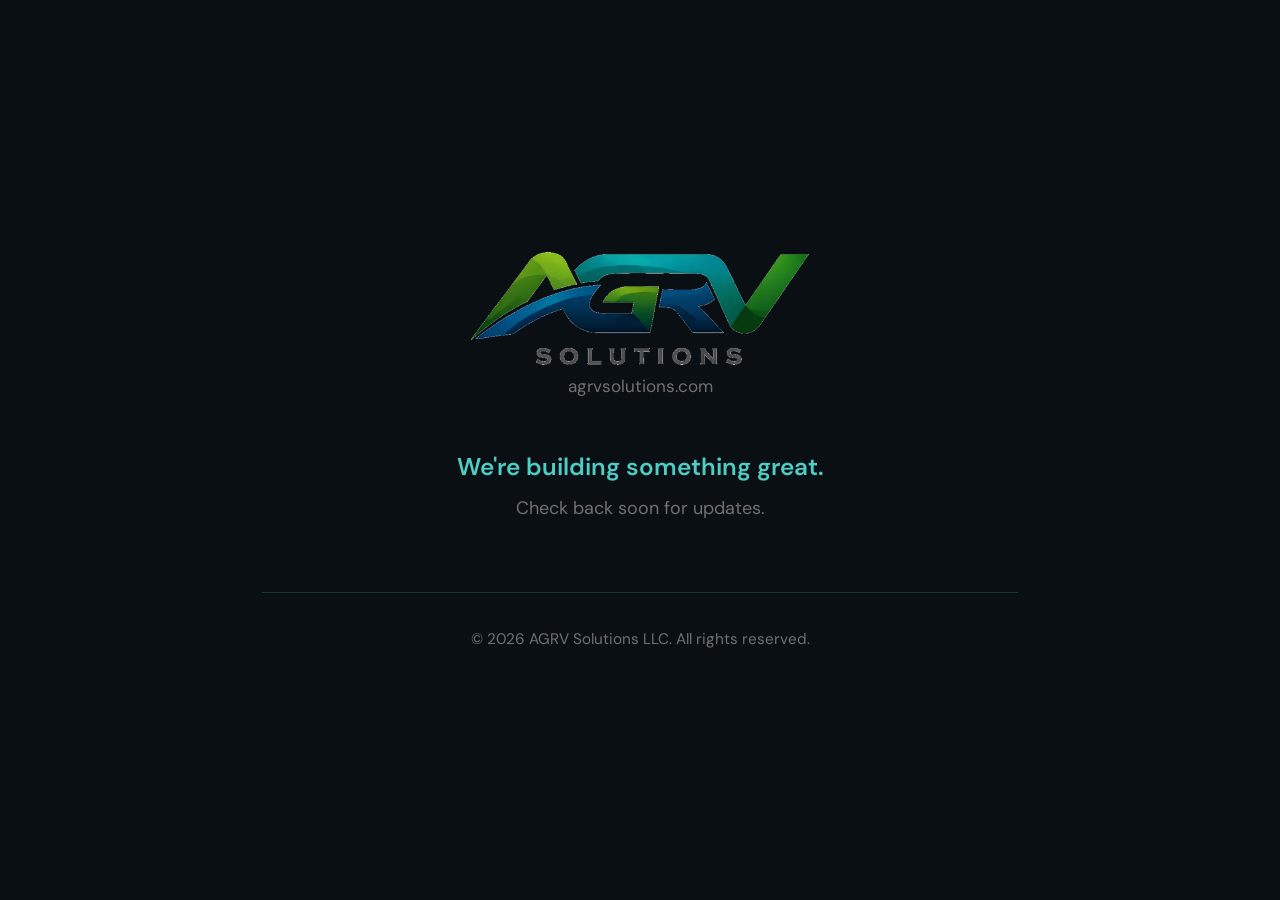
==== index.html @ 8174ba43 "initail setup" ====
<!DOCTYPE html>
<html lang="en">
<head>
  <meta charset="UTF-8">
  <meta name="viewport" content="width=device-width, initial-scale=1.0">
  <title>AGRV Solutions</title>
  <link rel="icon" type="image/png" sizes="32x32" href="images/favicons/favicon-32.png">
  <link rel="icon" type="image/png" sizes="16x16" href="images/favicons/favicon-16.png">
  <link rel="apple-touch-icon" sizes="180x180" href="images/favicons/apple-touch-icon.png">
  <link rel="stylesheet" href="styles.css">
  <link rel="preconnect" href="https://fonts.googleapis.com">
  <link rel="preconnect" href="https://fonts.gstatic.com" crossorigin>
  <link href="https://fonts.googleapis.com/css2?family=DM+Sans:ital,opsz,wght@0,9..40,400;0,9..40,600;1,9..40,400&family=Instrument+Serif:ital@0;1&display=swap" rel="stylesheet">
</head>
<body>
  <main class="container">
    <header class="brand">
      <img src="images/logo.png" alt="AGRV Solutions" class="logo-img" width="340" height="146">
      <p class="tagline">agrvsolutions.com</p>
    </header>
    <section class="message">
      <p class="lead">We're building something great.</p>
      <p class="sub">Check back soon for updates.</p>
    </section>
    <footer class="footer">
      <p>&copy; <span id="year"></span> AGRV Solutions LLC. All rights reserved.</p>
    </footer>
  </main>
  <script>
    document.getElementById('year').textContent = new Date().getFullYear();
  </script>
</body>
</html>
---- styles.css ----
*,
*::before,
*::after {
  box-sizing: border-box;
}

:root {
  /* Palette from logo: greens, teals, deep blue, grey */
  --bg: #0a0f14;
  --text: #e8e6e3;
  --muted: #707070;
  --accent: #4ECDC4;
  --accent-green: #7ED957;
  --accent-blue: #2D77AE;
  --font-sans: "DM Sans", system-ui, sans-serif;
  --font-serif: "Instrument Serif", Georgia, serif;
}

html {
  font-size: 18px;
  -webkit-font-smoothing: antialiased;
}

body {
  margin: 0;
  min-height: 100vh;
  background: var(--bg);
  color: var(--text);
  font-family: var(--font-sans);
  display: flex;
  align-items: center;
  justify-content: center;
  padding: 2rem 1rem;
}

.container {
  max-width: 42rem;
  width: 100%;
  text-align: center;
}

.brand {
  margin-bottom: 3rem;
}

.logo-img {
  display: block;
  max-width: min(340px, 80vw);
  height: auto;
  margin: 0 auto 0.5rem;
}

.tagline {
  font-size: 0.95rem;
  color: var(--muted);
  margin: 0;
  font-weight: 400;
}

.message {
  margin-bottom: 4rem;
}

.lead {
  font-size: 1.35rem;
  color: var(--accent);
  margin: 0 0 0.75rem;
  font-weight: 600;
}

.sub {
  font-size: 1rem;
  color: var(--muted);
  margin: 0;
}

.footer {
  padding-top: 2rem;
  border-top: 1px solid rgba(78, 205, 196, 0.2);
}

.footer p {
  margin: 0;
  font-size: 0.85rem;
  color: var(--muted);
}
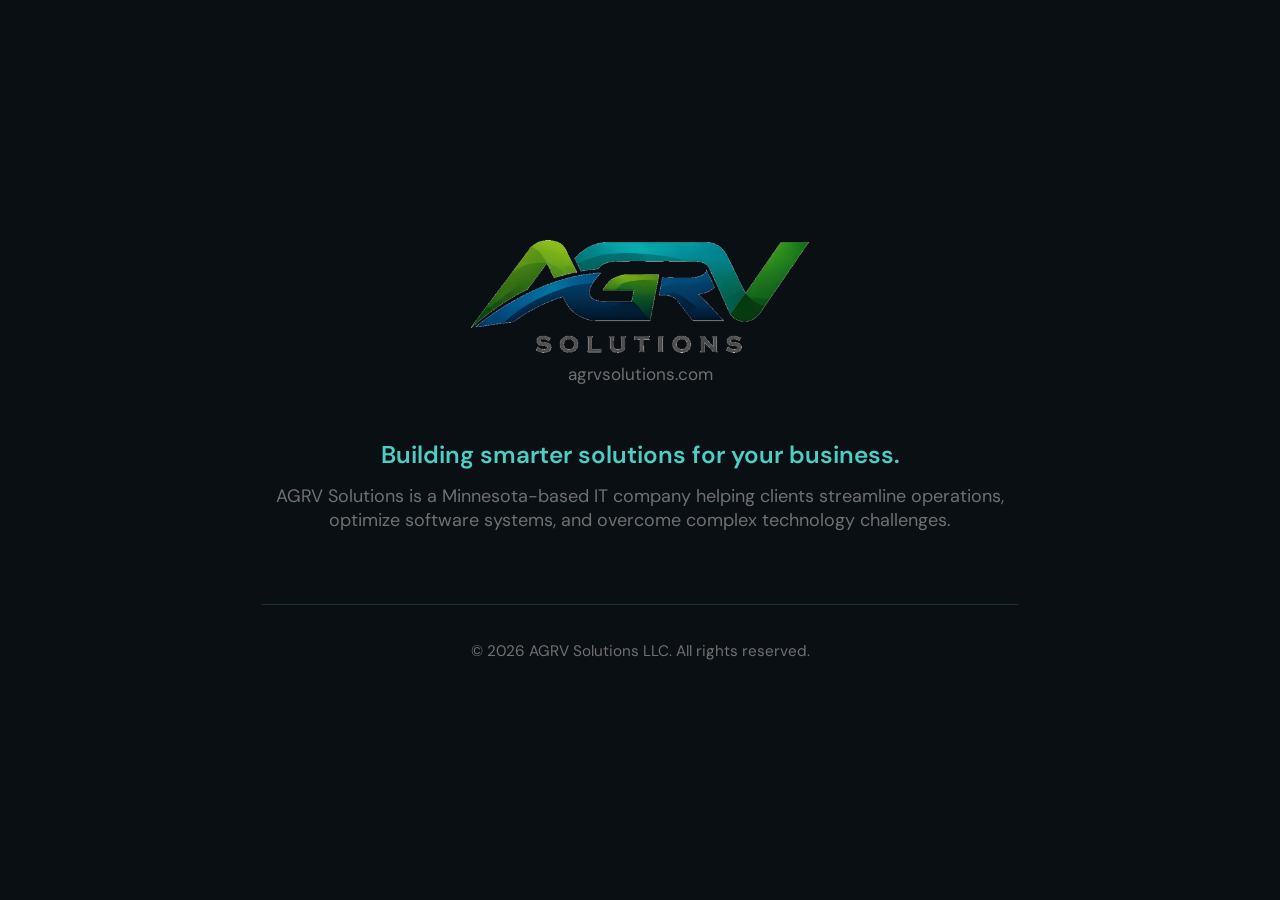
==== commit a7e637c5: "initail setup" ====
--- a/index.html
+++ b/index.html
@@ -4,9 +4,26 @@
   <meta charset="UTF-8">
   <meta name="viewport" content="width=device-width, initial-scale=1.0">
   <title>AGRV Solutions</title>
+  <!-- Google tag (gtag.js) -->
+  <script async src="https://www.googletagmanager.com/gtag/js?id=G-RC9H5XK34E"></script>
+  <script>
+    window.dataLayer = window.dataLayer || [];
+    function gtag(){dataLayer.push(arguments);}
+    gtag('js', new Date());
+
+    gtag('config', 'G-RC9H5XK34E');
+  </script>
+  <meta name="description" content="AGRV Solutions — We're an IT company based in Minnesota. We help clients reduce costs, navigate software, and solve technology challenges.">
+  <link rel="canonical" href="https://agrvsolutions.com/">
   <link rel="icon" type="image/png" sizes="32x32" href="images/favicons/favicon-32.png">
   <link rel="icon" type="image/png" sizes="16x16" href="images/favicons/favicon-16.png">
   <link rel="apple-touch-icon" sizes="180x180" href="images/favicons/apple-touch-icon.png">
+  <meta property="og:type" content="website">
+  <meta property="og:title" content="AGRV Solutions">
+  <meta property="og:description" content="We're an IT company based in Minnesota. We help clients reduce costs, navigate software, and solve technology challenges.">
+  <meta property="og:url" content="https://agrvsolutions.com/">
+  <meta property="og:image" content="https://agrvsolutions.com/images/logo.png">
+  <meta property="og:site_name" content="AGRV Solutions">
   <link rel="stylesheet" href="styles.css">
   <link rel="preconnect" href="https://fonts.googleapis.com">
   <link rel="preconnect" href="https://fonts.gstatic.com" crossorigin>
@@ -19,8 +36,8 @@
       <p class="tagline">agrvsolutions.com</p>
     </header>
     <section class="message">
-      <p class="lead">We're building something great.</p>
-      <p class="sub">Check back soon for updates.</p>
+      <p class="lead">Building smarter solutions for your business.</p>
+      <p class="sub">AGRV Solutions is a Minnesota-based IT company helping clients streamline operations, optimize software systems, and overcome complex technology challenges.</p>
     </section>
     <footer class="footer">
       <p>&copy; <span id="year"></span> AGRV Solutions LLC. All rights reserved.</p>
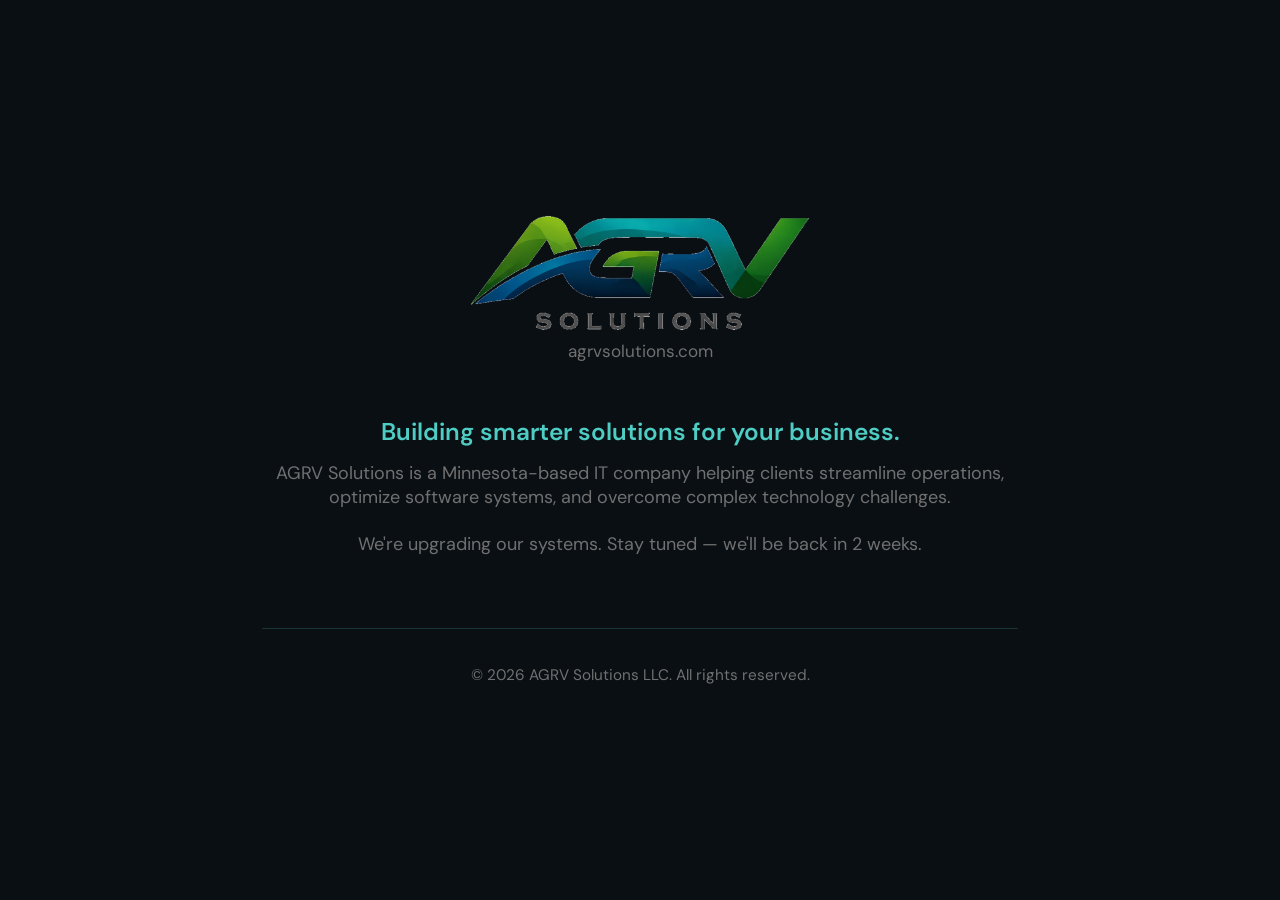
==== commit a260ad08: "initail setup" ====
--- a/index.html
+++ b/index.html
@@ -38,6 +38,7 @@
     <section class="message">
       <p class="lead">Building smarter solutions for your business.</p>
       <p class="sub">AGRV Solutions is a Minnesota-based IT company helping clients streamline operations, optimize software systems, and overcome complex technology challenges.</p>
+      <p class="sub notice">We're upgrading our systems. Stay tuned — we'll be back in 2 weeks.</p>
     </section>
     <footer class="footer">
       <p>&copy; <span id="year"></span> AGRV Solutions LLC. All rights reserved.</p>
--- a/styles.css
+++ b/styles.css
@@ -74,6 +74,10 @@
   margin: 0;
 }
 
+.message .notice {
+  margin-top: 1.25rem;
+}
+
 .footer {
   padding-top: 2rem;
   border-top: 1px solid rgba(78, 205, 196, 0.2);
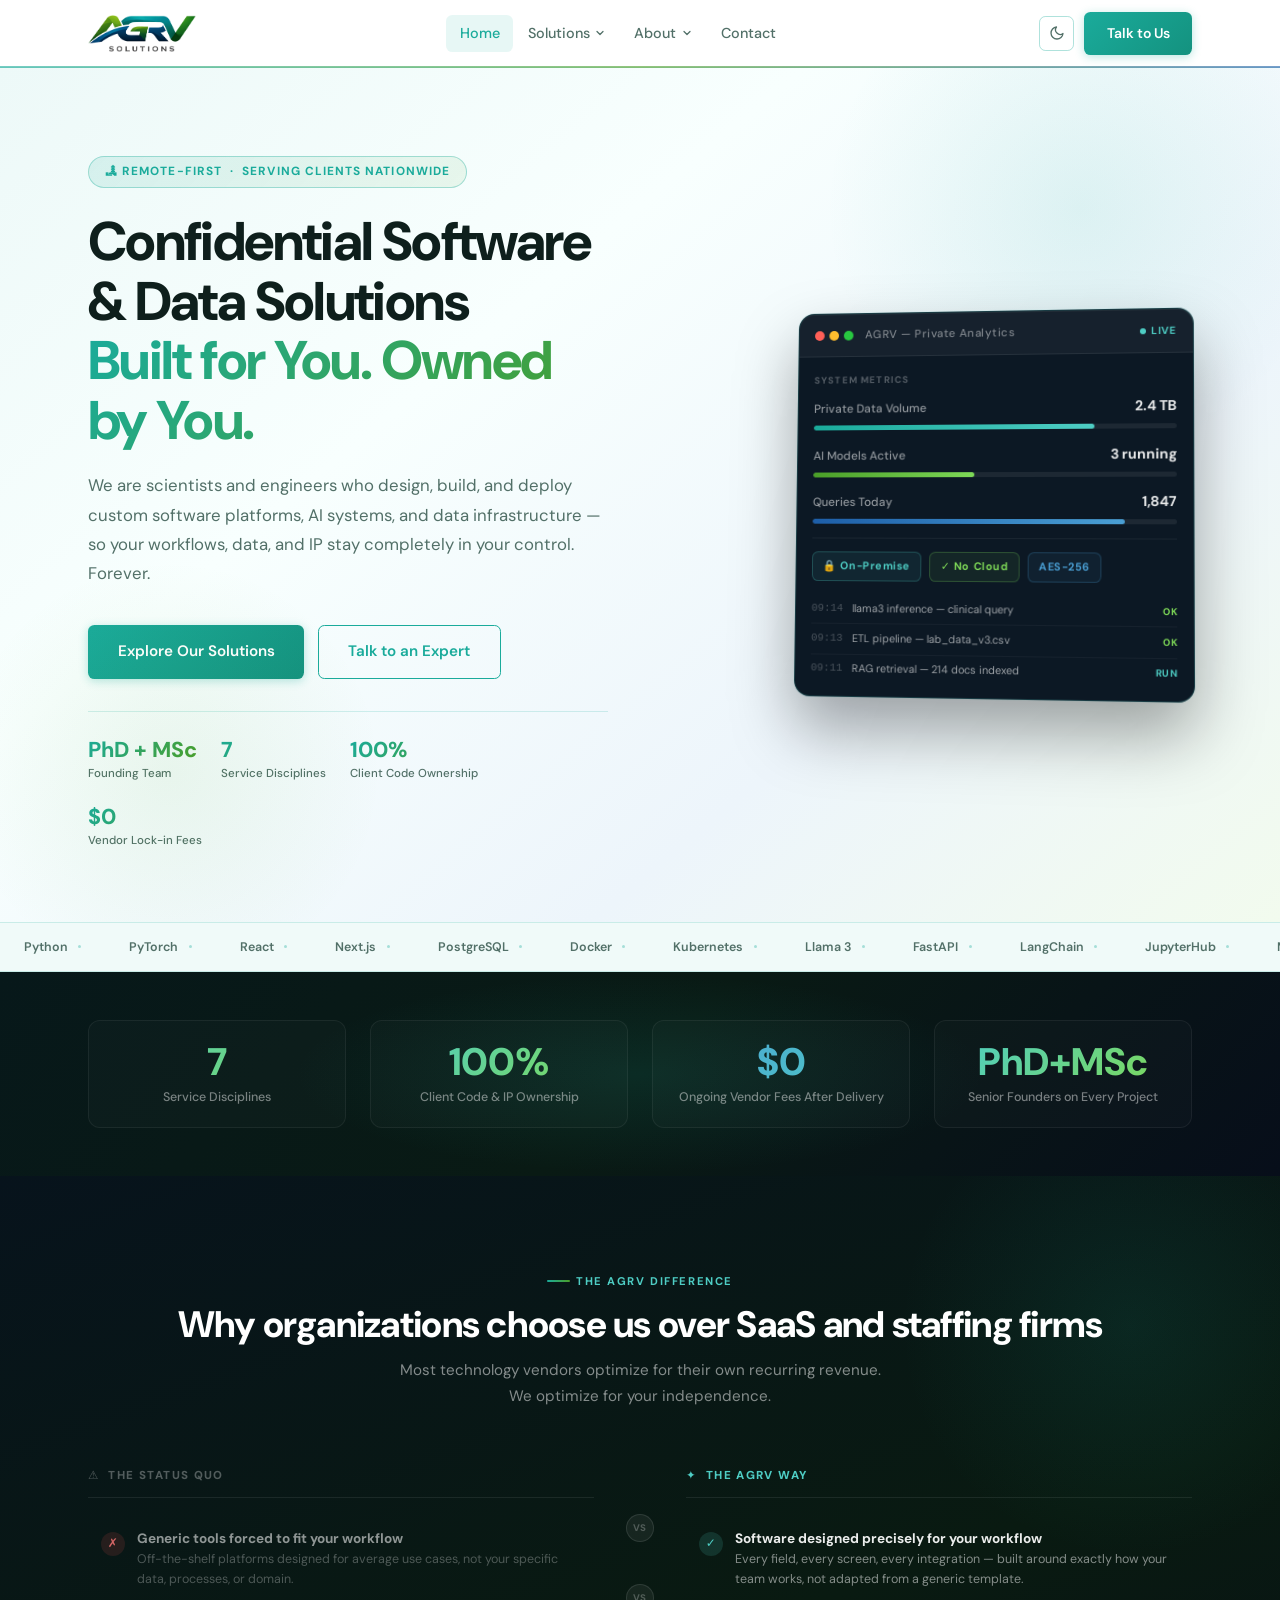
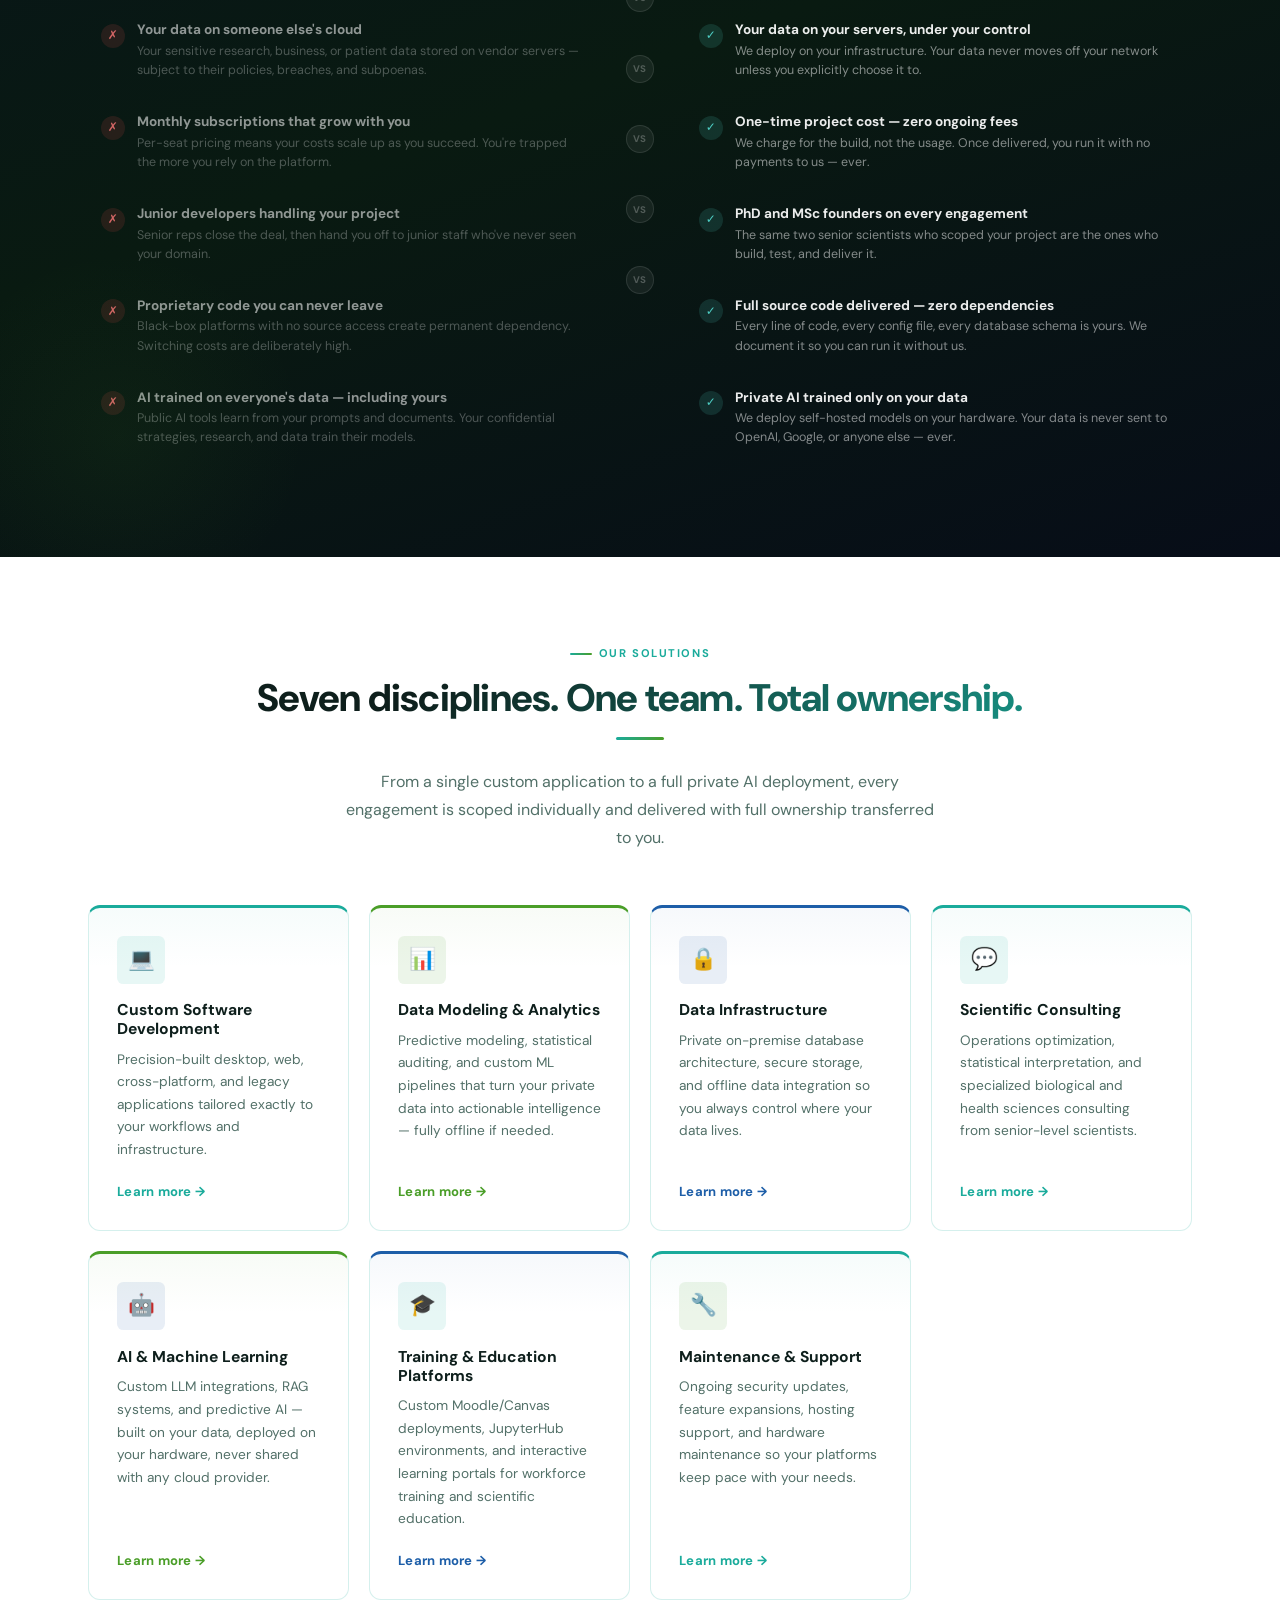
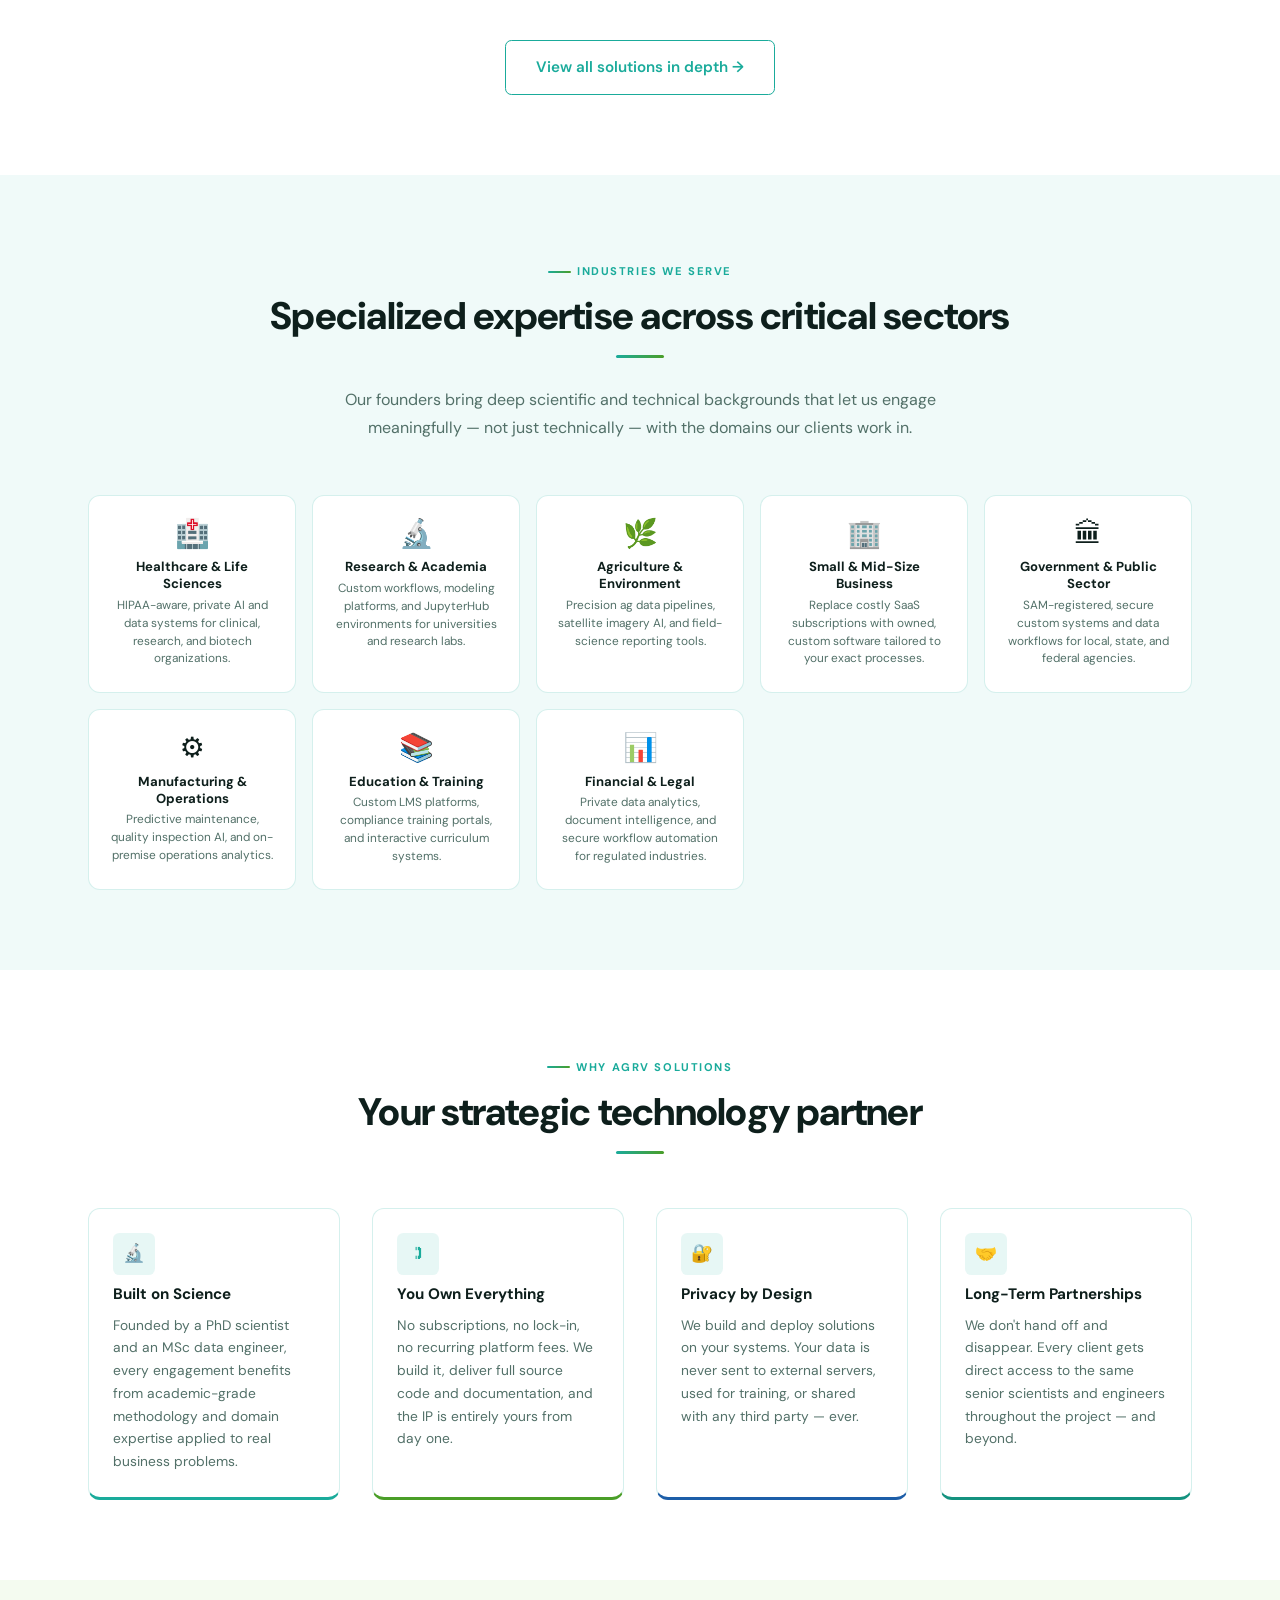
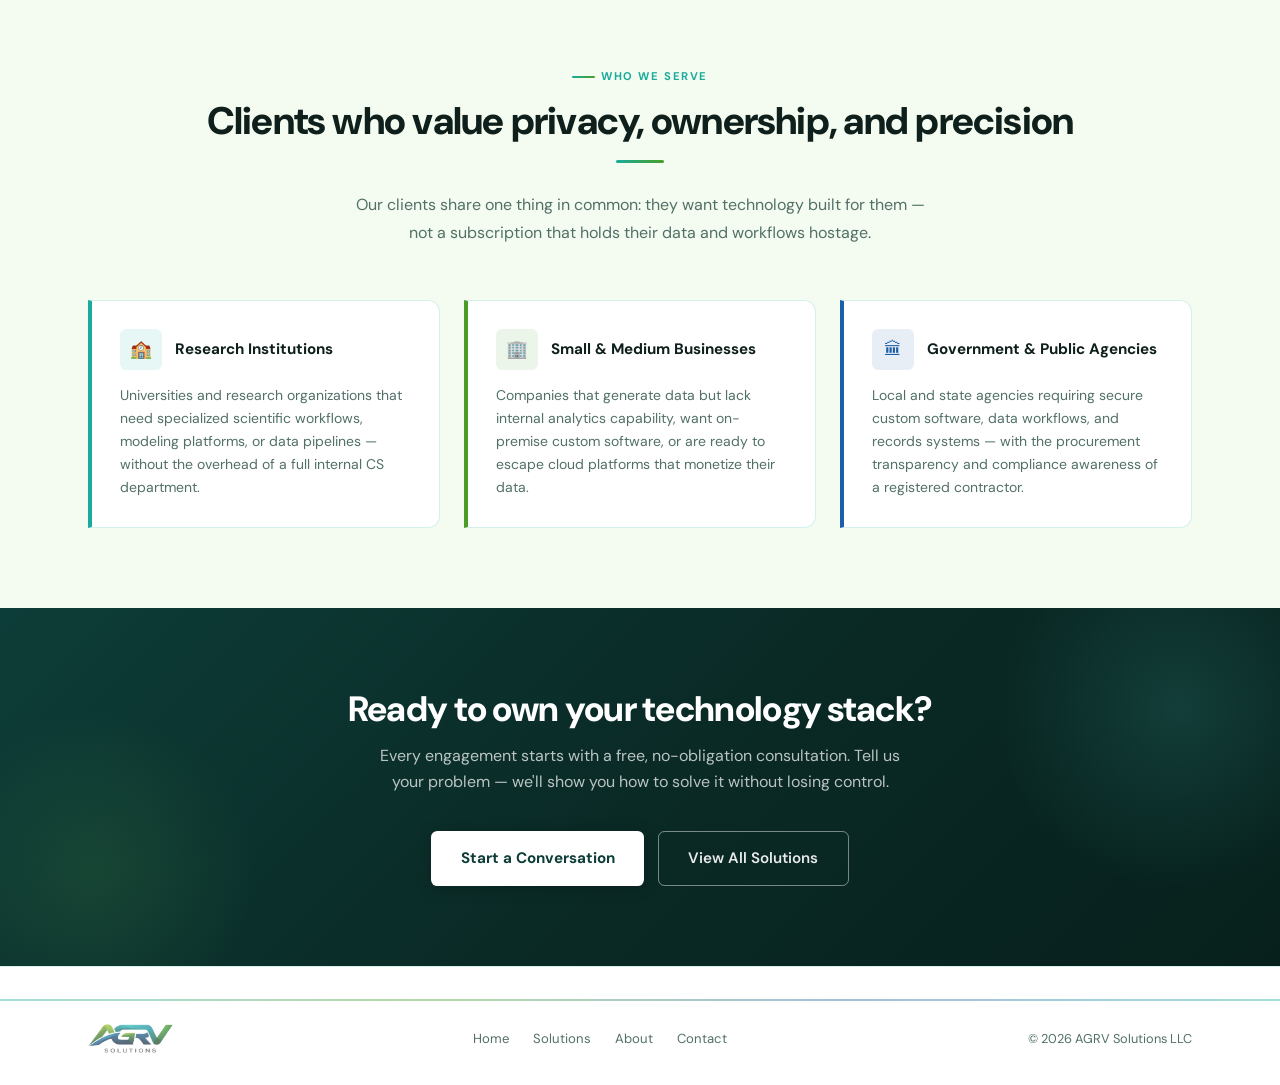
==== commit 6112d377: "version 1.0" ====
--- a/index.html
+++ b/index.html
@@ -3,49 +3,540 @@
 <head>
   <meta charset="UTF-8">
   <meta name="viewport" content="width=device-width, initial-scale=1.0">
-  <title>AGRV Solutions</title>
-  <!-- Google tag (gtag.js) -->
-  <script async src="https://www.googletagmanager.com/gtag/js?id=G-RC9H5XK34E"></script>
-  <script>
-    window.dataLayer = window.dataLayer || [];
-    function gtag(){dataLayer.push(arguments);}
-    gtag('js', new Date());
-
-    gtag('config', 'G-RC9H5XK34E');
-  </script>
-  <meta name="description" content="AGRV Solutions — We're an IT company based in Minnesota. We help clients reduce costs, navigate software, and solve technology challenges.">
+  <title>AGRV Solutions — Confidential Software &amp; Data Solutions</title>
+  <meta name="description" content="AGRV Solutions is a remote-first technology firm of scientists and engineers delivering custom software, AI, and data solutions — built for you and owned by you. Serving clients nationwide.">
   <link rel="canonical" href="https://agrvsolutions.com/">
   <link rel="icon" type="image/png" sizes="32x32" href="images/favicons/favicon-32.png">
   <link rel="icon" type="image/png" sizes="16x16" href="images/favicons/favicon-16.png">
   <link rel="apple-touch-icon" sizes="180x180" href="images/favicons/apple-touch-icon.png">
   <meta property="og:type" content="website">
   <meta property="og:title" content="AGRV Solutions">
-  <meta property="og:description" content="We're an IT company based in Minnesota. We help clients reduce costs, navigate software, and solve technology challenges.">
+  <meta property="og:description" content="Custom software &amp; data solutions built for you, owned by you. Based in Minnesota.">
   <meta property="og:url" content="https://agrvsolutions.com/">
   <meta property="og:image" content="https://agrvsolutions.com/images/logo.png">
-  <meta property="og:site_name" content="AGRV Solutions">
   <link rel="stylesheet" href="styles.css">
   <link rel="preconnect" href="https://fonts.googleapis.com">
   <link rel="preconnect" href="https://fonts.gstatic.com" crossorigin>
-  <link href="https://fonts.googleapis.com/css2?family=DM+Sans:ital,opsz,wght@0,9..40,400;0,9..40,600;1,9..40,400&family=Instrument+Serif:ital@0;1&display=swap" rel="stylesheet">
+  <link href="https://fonts.googleapis.com/css2?family=DM+Sans:ital,opsz,wght@0,9..40,400;0,9..40,600;0,9..40,700;0,9..40,800;1,9..40,400&display=swap" rel="stylesheet">
+  <script>
+    /* Apply saved theme before first paint to prevent flash */
+    (function(){var t=localStorage.getItem('agrv-theme');if(t==='dark')document.documentElement.setAttribute('data-theme','dark');})();
+  </script>
+  <script async src="https://www.googletagmanager.com/gtag/js?id=G-RC9H5XK34E"></script>
+  <script>window.dataLayer=window.dataLayer||[];function gtag(){dataLayer.push(arguments);}gtag('js',new Date());gtag('config','G-RC9H5XK34E');</script>
 </head>
 <body>
-  <main class="container">
-    <header class="brand">
-      <img src="images/logo.png" alt="AGRV Solutions" class="logo-img" width="340" height="146">
-      <p class="tagline">agrvsolutions.com</p>
-    </header>
-    <section class="message">
-      <p class="lead">Building smarter solutions for your business.</p>
-      <p class="sub">AGRV Solutions is a Minnesota-based IT company helping clients streamline operations, optimize software systems, and overcome complex technology challenges.</p>
-      <p class="sub notice">We're upgrading our systems. Stay tuned — we'll be back in 2 weeks.</p>
+<div class="page-wrap">
+
+  <!-- NAV -->
+  <nav class="site-nav">
+    <div class="nav-inner">
+      <a class="nav-logo" href="index.html" aria-label="AGRV Solutions Home">
+        <img src="images/logo.png" alt="AGRV Solutions">
+      </a>
+      <ul class="nav-links" id="navLinks" role="list">
+        <li><a href="index.html" class="active">Home</a></li>
+        <li class="has-dropdown">
+          <a href="services.html">Solutions <svg class="nav-chevron" viewBox="0 0 24 24"><polyline points="6 9 12 15 18 9"/></svg></a>
+          <ul class="nav-dropdown" role="list">
+            <li><a href="services/custom-software.html"><span class="dropdown-icon">&#128187;</span>Custom Software</a></li>
+            <li><a href="services/data-modeling.html"><span class="dropdown-icon green">&#128202;</span>Data Modeling &amp; Analytics</a></li>
+            <li><a href="services/data-infrastructure.html"><span class="dropdown-icon blue">&#128274;</span>Data Infrastructure</a></li>
+            <li><a href="services/consulting.html"><span class="dropdown-icon">&#128172;</span>Scientific Consulting</a></li>
+            <li><a href="services/ai-ml.html"><span class="dropdown-icon green">&#129302;</span>AI &amp; Machine Learning</a></li>
+            <li><a href="services/training-platforms.html"><span class="dropdown-icon blue">&#127891;</span>Training &amp; Education Platforms</a></li>
+            <li><a href="services/maintenance.html"><span class="dropdown-icon">&#128295;</span>Maintenance &amp; Support</a></li>
+            <div class="nav-dropdown-divider"></div>
+            <li><a href="services.html">&#8594; View all solutions</a></li>
+          </ul>
+        </li>
+        <li class="has-dropdown">
+          <a href="about.html">About <svg class="nav-chevron" viewBox="0 0 24 24"><polyline points="6 9 12 15 18 9"/></svg></a>
+          <ul class="nav-dropdown" role="list">
+            <li><a href="about.html#mission"><span class="dropdown-icon">&#127919;</span>Mission &amp; Values</a></li>
+            <li><a href="about.html#team"><span class="dropdown-icon green">&#128101;</span>Our Team</a></li>
+            <li><a href="about.html#service-area"><span class="dropdown-icon blue">&#127758;</span>Service Area</a></li>
+          </ul>
+        </li>
+        <li><a href="contact.html">Contact</a></li>
+      </ul>
+      <div class="nav-right">
+        <button class="theme-toggle" id="themeToggle" aria-label="Switch to dark mode">
+          <!-- Moon (shown in light mode) -->
+          <svg class="icon-moon" viewBox="0 0 24 24"><path d="M21 12.79A9 9 0 1 1 11.21 3 7 7 0 0 0 21 12.79z"/></svg>
+          <!-- Sun (shown in dark mode, hidden initially) -->
+          <svg class="icon-sun" style="display:none" viewBox="0 0 24 24"><circle cx="12" cy="12" r="5"/><line x1="12" y1="1" x2="12" y2="3"/><line x1="12" y1="21" x2="12" y2="23"/><line x1="4.22" y1="4.22" x2="5.64" y2="5.64"/><line x1="18.36" y1="18.36" x2="19.78" y2="19.78"/><line x1="1" y1="12" x2="3" y2="12"/><line x1="21" y1="12" x2="23" y2="12"/><line x1="4.22" y1="19.78" x2="5.64" y2="18.36"/><line x1="18.36" y1="5.64" x2="19.78" y2="4.22"/></svg>
+        </button>
+        <a href="contact.html" class="btn btn-primary">Talk to Us</a>
+      </div>
+      <button class="nav-toggle" id="navToggle" aria-label="Open navigation" aria-expanded="false">
+        <span></span><span></span><span></span>
+      </button>
+    </div>
+  </nav>
+
+  <main>
+
+    <!-- ═══ HERO ═══ -->
+    <section class="hero-v2">
+      <div class="hero-v2-inner">
+
+        <!-- Left: text -->
+        <div class="hero-v2-text">
+          <div class="hero-eyebrow">&#127966; Remote-First &nbsp;·&nbsp; Serving Clients Nationwide</div>
+          <h1 class="hero-headline">
+            Confidential Software &amp; Data Solutions
+            <span class="hero-headline-gradient">Built for You. Owned by You.</span>
+          </h1>
+          <p class="hero-sub">We are scientists and engineers who design, build, and deploy custom software platforms, AI systems, and data infrastructure — so your workflows, data, and IP stay completely in your control. Forever.</p>
+          <div class="hero-btns">
+            <a href="services.html" class="btn btn-primary btn-lg">Explore Our Solutions</a>
+            <a href="contact.html" class="btn btn-outline btn-lg">Talk to an Expert</a>
+          </div>
+          <div class="hero-proof-row">
+            <div class="hero-proof-item">
+              <div class="hero-proof-num">PhD + MSc</div>
+              <div class="hero-proof-label">Founding Team</div>
+            </div>
+            <div class="hero-proof-item">
+              <div class="hero-proof-num">7</div>
+              <div class="hero-proof-label">Service Disciplines</div>
+            </div>
+            <div class="hero-proof-item">
+              <div class="hero-proof-num">100%</div>
+              <div class="hero-proof-label">Client Code Ownership</div>
+            </div>
+            <div class="hero-proof-item">
+              <div class="hero-proof-num">$0</div>
+              <div class="hero-proof-label">Vendor Lock-in Fees</div>
+            </div>
+          </div>
+        </div>
+
+        <!-- Right: CSS-only private dashboard mockup -->
+        <div class="hero-v2-visual">
+          <div class="hero-mockup">
+            <div class="mockup-chrome">
+              <div class="mockup-dots"><span></span><span></span><span></span></div>
+              <div class="mockup-chrome-title">AGRV &mdash; Private Analytics</div>
+              <div class="mockup-live"><div class="mockup-live-dot"></div>Live</div>
+            </div>
+            <div class="mockup-body">
+              <div class="mockup-section-label">System Metrics</div>
+              <div class="mockup-metric">
+                <div class="mockup-metric-header">
+                  <span class="mockup-metric-label">Private Data Volume</span>
+                  <span class="mockup-metric-value">2.4 TB</span>
+                </div>
+                <div class="mockup-bar-track"><div class="mockup-bar-fill" style="width:78%"></div></div>
+              </div>
+              <div class="mockup-metric">
+                <div class="mockup-metric-header">
+                  <span class="mockup-metric-label">AI Models Active</span>
+                  <span class="mockup-metric-value">3 running</span>
+                </div>
+                <div class="mockup-bar-track"><div class="mockup-bar-fill green" style="width:45%"></div></div>
+              </div>
+              <div class="mockup-metric">
+                <div class="mockup-metric-header">
+                  <span class="mockup-metric-label">Queries Today</span>
+                  <span class="mockup-metric-value">1,847</span>
+                </div>
+                <div class="mockup-bar-track"><div class="mockup-bar-fill blue" style="width:86%"></div></div>
+              </div>
+              <div class="mockup-divider"></div>
+              <div class="mockup-chips">
+                <div class="mockup-chip teal">&#128274; On-Premise</div>
+                <div class="mockup-chip green">&#10003; No Cloud</div>
+                <div class="mockup-chip blue">AES-256</div>
+              </div>
+              <div class="mockup-log">
+                <div class="mockup-log-row">
+                  <span class="mockup-log-time">09:14</span>
+                  <span class="mockup-log-text">llama3 inference — clinical query</span>
+                  <span class="mockup-log-status ok">OK</span>
+                </div>
+                <div class="mockup-log-row">
+                  <span class="mockup-log-time">09:13</span>
+                  <span class="mockup-log-text">ETL pipeline — lab_data_v3.csv</span>
+                  <span class="mockup-log-status ok">OK</span>
+                </div>
+                <div class="mockup-log-row">
+                  <span class="mockup-log-time">09:11</span>
+                  <span class="mockup-log-text">RAG retrieval — 214 docs indexed</span>
+                  <span class="mockup-log-status run">RUN</span>
+                </div>
+              </div>
+            </div>
+          </div>
+        </div>
+
+      </div>
     </section>
-    <footer class="footer">
-      <p>&copy; <span id="year"></span> AGRV Solutions LLC. All rights reserved.</p>
-    </footer>
+
+    <!-- ═══ CAPABILITY MARQUEE ═══ -->
+    <div class="marquee-section">
+      <div class="marquee-track">
+        <span class="marquee-item">Python</span><span class="marquee-item">PyTorch</span><span class="marquee-item">React</span><span class="marquee-item">Next.js</span><span class="marquee-item">PostgreSQL</span><span class="marquee-item">Docker</span><span class="marquee-item">Kubernetes</span><span class="marquee-item">Llama&nbsp;3</span><span class="marquee-item">FastAPI</span><span class="marquee-item">LangChain</span><span class="marquee-item">JupyterHub</span><span class="marquee-item">Moodle</span><span class="marquee-item">scikit-learn</span><span class="marquee-item">TensorFlow</span><span class="marquee-item">Redis</span><span class="marquee-item">FAISS</span><span class="marquee-item">Hugging&nbsp;Face</span><span class="marquee-item">vLLM</span><span class="marquee-item">DVC</span><span class="marquee-item">MLflow</span>
+        <!-- duplicate for seamless loop -->
+        <span class="marquee-item">Python</span><span class="marquee-item">PyTorch</span><span class="marquee-item">React</span><span class="marquee-item">Next.js</span><span class="marquee-item">PostgreSQL</span><span class="marquee-item">Docker</span><span class="marquee-item">Kubernetes</span><span class="marquee-item">Llama&nbsp;3</span><span class="marquee-item">FastAPI</span><span class="marquee-item">LangChain</span><span class="marquee-item">JupyterHub</span><span class="marquee-item">Moodle</span><span class="marquee-item">scikit-learn</span><span class="marquee-item">TensorFlow</span><span class="marquee-item">Redis</span><span class="marquee-item">FAISS</span><span class="marquee-item">Hugging&nbsp;Face</span><span class="marquee-item">vLLM</span><span class="marquee-item">DVC</span><span class="marquee-item">MLflow</span>
+      </div>
+    </div>
+
+    <!-- ═══ NUMBERS BAND ═══ -->
+    <div class="numbers-band">
+      <div class="numbers-band-inner">
+        <div class="number-stat">
+          <div class="number-stat-value">7</div>
+          <div class="number-stat-label">Service Disciplines</div>
+        </div>
+        <div class="number-stat">
+          <div class="number-stat-value">100%</div>
+          <div class="number-stat-label">Client Code &amp; IP Ownership</div>
+        </div>
+        <div class="number-stat">
+          <div class="number-stat-value alt">$0</div>
+          <div class="number-stat-label">Ongoing Vendor Fees After Delivery</div>
+        </div>
+        <div class="number-stat">
+          <div class="number-stat-value">PhD+MSc</div>
+          <div class="number-stat-label">Senior Founders on Every Project</div>
+        </div>
+      </div>
+    </div>
+
+    <!-- ═══ THE AGRV DIFFERENCE ═══ -->
+    <div class="diff-section">
+      <div class="diff-inner">
+        <div class="diff-header">
+          <span class="eyebrow">The AGRV Difference</span>
+          <h2>Why organizations choose us over SaaS and staffing firms</h2>
+          <p>Most technology vendors optimize for their own recurring revenue. We optimize for your independence.</p>
+        </div>
+        <div class="diff-grid">
+
+          <!-- Old way -->
+          <div>
+            <div class="diff-col-header bad">&#9888;&#65039; &nbsp;The Status Quo</div>
+            <div class="diff-item bad">
+              <div class="diff-icon bad">✗</div>
+              <div class="diff-item-text">
+                <h4>Generic tools forced to fit your workflow</h4>
+                <p>Off-the-shelf platforms designed for average use cases, not your specific data, processes, or domain.</p>
+              </div>
+            </div>
+            <div class="diff-item bad">
+              <div class="diff-icon bad">✗</div>
+              <div class="diff-item-text">
+                <h4>Your data on someone else's cloud</h4>
+                <p>Your sensitive research, business, or patient data stored on vendor servers — subject to their policies, breaches, and subpoenas.</p>
+              </div>
+            </div>
+            <div class="diff-item bad">
+              <div class="diff-icon bad">✗</div>
+              <div class="diff-item-text">
+                <h4>Monthly subscriptions that grow with you</h4>
+                <p>Per-seat pricing means your costs scale up as you succeed. You're trapped the more you rely on the platform.</p>
+              </div>
+            </div>
+            <div class="diff-item bad">
+              <div class="diff-icon bad">✗</div>
+              <div class="diff-item-text">
+                <h4>Junior developers handling your project</h4>
+                <p>Senior reps close the deal, then hand you off to junior staff who've never seen your domain.</p>
+              </div>
+            </div>
+            <div class="diff-item bad">
+              <div class="diff-icon bad">✗</div>
+              <div class="diff-item-text">
+                <h4>Proprietary code you can never leave</h4>
+                <p>Black-box platforms with no source access create permanent dependency. Switching costs are deliberately high.</p>
+              </div>
+            </div>
+            <div class="diff-item bad">
+              <div class="diff-icon bad">✗</div>
+              <div class="diff-item-text">
+                <h4>AI trained on everyone's data — including yours</h4>
+                <p>Public AI tools learn from your prompts and documents. Your confidential strategies, research, and data train their models.</p>
+              </div>
+            </div>
+          </div>
+
+          <!-- VS column -->
+          <div class="diff-vs-col">
+            <div class="diff-vs-pip">VS</div>
+            <div class="diff-vs-pip">VS</div>
+            <div class="diff-vs-pip">VS</div>
+            <div class="diff-vs-pip">VS</div>
+            <div class="diff-vs-pip">VS</div>
+            <div class="diff-vs-pip">VS</div>
+          </div>
+
+          <!-- AGRV way -->
+          <div>
+            <div class="diff-col-header good">&#10022; &nbsp;The AGRV Way</div>
+            <div class="diff-item good">
+              <div class="diff-icon good">✓</div>
+              <div class="diff-item-text">
+                <h4>Software designed precisely for your workflow</h4>
+                <p>Every field, every screen, every integration — built around exactly how your team works, not adapted from a generic template.</p>
+              </div>
+            </div>
+            <div class="diff-item good">
+              <div class="diff-icon good">✓</div>
+              <div class="diff-item-text">
+                <h4>Your data on your servers, under your control</h4>
+                <p>We deploy on your infrastructure. Your data never moves off your network unless you explicitly choose it to.</p>
+              </div>
+            </div>
+            <div class="diff-item good">
+              <div class="diff-icon good">✓</div>
+              <div class="diff-item-text">
+                <h4>One-time project cost — zero ongoing fees</h4>
+                <p>We charge for the build, not the usage. Once delivered, you run it with no payments to us — ever.</p>
+              </div>
+            </div>
+            <div class="diff-item good">
+              <div class="diff-icon good">✓</div>
+              <div class="diff-item-text">
+                <h4>PhD and MSc founders on every engagement</h4>
+                <p>The same two senior scientists who scoped your project are the ones who build, test, and deliver it.</p>
+              </div>
+            </div>
+            <div class="diff-item good">
+              <div class="diff-icon good">✓</div>
+              <div class="diff-item-text">
+                <h4>Full source code delivered — zero dependencies</h4>
+                <p>Every line of code, every config file, every database schema is yours. We document it so you can run it without us.</p>
+              </div>
+            </div>
+            <div class="diff-item good">
+              <div class="diff-icon good">✓</div>
+              <div class="diff-item-text">
+                <h4>Private AI trained only on your data</h4>
+                <p>We deploy self-hosted models on your hardware. Your data is never sent to OpenAI, Google, or anyone else — ever.</p>
+              </div>
+            </div>
+          </div>
+
+        </div>
+      </div>
+    </div>
+
+    <!-- ═══ OUR SOLUTIONS ═══ -->
+    <section>
+      <div class="container">
+        <div class="text-center">
+          <span class="eyebrow">Our Solutions</span>
+          <h2 class="section-title section-title-gradient">Seven disciplines. One team. Total ownership.</h2>
+          <div class="divider"></div>
+          <p class="section-sub">From a single custom application to a full private AI deployment, every engagement is scoped individually and delivered with full ownership transferred to you.</p>
+        </div>
+        <br><br>
+        <div class="solutions-grid">
+          <a class="solution-card" href="services/custom-software.html">
+            <div class="solution-card-icon">&#128187;</div>
+            <h3>Custom Software Development</h3>
+            <p>Precision-built desktop, web, cross-platform, and legacy applications tailored exactly to your workflows and infrastructure.</p>
+            <span class="learn-more">Learn more &#8594;</span>
+          </a>
+          <a class="solution-card" href="services/data-modeling.html">
+            <div class="solution-card-icon green">&#128202;</div>
+            <h3>Data Modeling &amp; Analytics</h3>
+            <p>Predictive modeling, statistical auditing, and custom ML pipelines that turn your private data into actionable intelligence — fully offline if needed.</p>
+            <span class="learn-more">Learn more &#8594;</span>
+          </a>
+          <a class="solution-card" href="services/data-infrastructure.html">
+            <div class="solution-card-icon blue">&#128274;</div>
+            <h3>Data Infrastructure</h3>
+            <p>Private on-premise database architecture, secure storage, and offline data integration so you always control where your data lives.</p>
+            <span class="learn-more">Learn more &#8594;</span>
+          </a>
+          <a class="solution-card" href="services/consulting.html">
+            <div class="solution-card-icon">&#128172;</div>
+            <h3>Scientific Consulting</h3>
+            <p>Operations optimization, statistical interpretation, and specialized biological and health sciences consulting from senior-level scientists.</p>
+            <span class="learn-more">Learn more &#8594;</span>
+          </a>
+          <a class="solution-card" href="services/ai-ml.html">
+            <div class="solution-card-icon blue">&#129302;</div>
+            <h3>AI &amp; Machine Learning</h3>
+            <p>Custom LLM integrations, RAG systems, and predictive AI — built on your data, deployed on your hardware, never shared with any cloud provider.</p>
+            <span class="learn-more">Learn more &#8594;</span>
+          </a>
+          <a class="solution-card" href="services/training-platforms.html">
+            <div class="solution-card-icon">&#127891;</div>
+            <h3>Training &amp; Education Platforms</h3>
+            <p>Custom Moodle/Canvas deployments, JupyterHub environments, and interactive learning portals for workforce training and scientific education.</p>
+            <span class="learn-more">Learn more &#8594;</span>
+          </a>
+          <a class="solution-card" href="services/maintenance.html">
+            <div class="solution-card-icon green">&#128295;</div>
+            <h3>Maintenance &amp; Support</h3>
+            <p>Ongoing security updates, feature expansions, hosting support, and hardware maintenance so your platforms keep pace with your needs.</p>
+            <span class="learn-more">Learn more &#8594;</span>
+          </a>
+        </div>
+        <div style="text-align:center; margin-top:2.5rem;">
+          <a href="services.html" class="btn btn-outline btn-lg">View all solutions in depth &#8594;</a>
+        </div>
+      </div>
+    </section>
+
+    <!-- ═══ INDUSTRIES WE SERVE ═══ -->
+    <section class="alt">
+      <div class="container">
+        <div class="text-center">
+          <span class="eyebrow">Industries We Serve</span>
+          <h2 class="section-title">Specialized expertise across critical sectors</h2>
+          <div class="divider"></div>
+          <p class="section-sub">Our founders bring deep scientific and technical backgrounds that let us engage meaningfully — not just technically — with the domains our clients work in.</p>
+        </div>
+        <br><br>
+        <div class="industries-grid">
+          <div class="industry-tile">
+            <div class="industry-icon">&#127973;</div>
+            <h4>Healthcare &amp; Life Sciences</h4>
+            <p>HIPAA-aware, private AI and data systems for clinical, research, and biotech organizations.</p>
+          </div>
+          <div class="industry-tile">
+            <div class="industry-icon">&#128300;</div>
+            <h4>Research &amp; Academia</h4>
+            <p>Custom workflows, modeling platforms, and JupyterHub environments for universities and research labs.</p>
+          </div>
+          <div class="industry-tile">
+            <div class="industry-icon">&#127807;</div>
+            <h4>Agriculture &amp; Environment</h4>
+            <p>Precision ag data pipelines, satellite imagery AI, and field-science reporting tools.</p>
+          </div>
+          <div class="industry-tile">
+            <div class="industry-icon">&#127970;</div>
+            <h4>Small &amp; Mid-Size Business</h4>
+            <p>Replace costly SaaS subscriptions with owned, custom software tailored to your exact processes.</p>
+          </div>
+          <div class="industry-tile">
+            <div class="industry-icon">&#127963;</div>
+            <h4>Government &amp; Public Sector</h4>
+            <p>SAM-registered, secure custom systems and data workflows for local, state, and federal agencies.</p>
+          </div>
+          <div class="industry-tile">
+            <div class="industry-icon">&#9881;&#65039;</div>
+            <h4>Manufacturing &amp; Operations</h4>
+            <p>Predictive maintenance, quality inspection AI, and on-premise operations analytics.</p>
+          </div>
+          <div class="industry-tile">
+            <div class="industry-icon">&#128218;</div>
+            <h4>Education &amp; Training</h4>
+            <p>Custom LMS platforms, compliance training portals, and interactive curriculum systems.</p>
+          </div>
+          <div class="industry-tile">
+            <div class="industry-icon">&#128202;</div>
+            <h4>Financial &amp; Legal</h4>
+            <p>Private data analytics, document intelligence, and secure workflow automation for regulated industries.</p>
+          </div>
+        </div>
+      </div>
+    </section>
+
+    <!-- ═══ TRUST PILLARS ═══ -->
+    <section>
+      <div class="container">
+        <div class="text-center">
+          <span class="eyebrow">Why AGRV Solutions</span>
+          <h2 class="section-title">Your strategic technology partner</h2>
+          <div class="divider"></div>
+        </div>
+        <br>
+        <div class="pillars-grid">
+          <div class="pillar">
+            <div class="pillar-icon">&#128300;</div>
+            <h3>Built on Science</h3>
+            <p>Founded by a PhD scientist and an MSc data engineer, every engagement benefits from academic-grade methodology and domain expertise applied to real business problems.</p>
+          </div>
+          <div class="pillar">
+            <div class="pillar-icon">&#128381;</div>
+            <h3>You Own Everything</h3>
+            <p>No subscriptions, no lock-in, no recurring platform fees. We build it, deliver full source code and documentation, and the IP is entirely yours from day one.</p>
+          </div>
+          <div class="pillar">
+            <div class="pillar-icon">&#128272;</div>
+            <h3>Privacy by Design</h3>
+            <p>We build and deploy solutions on your systems. Your data is never sent to external servers, used for training, or shared with any third party — ever.</p>
+          </div>
+          <div class="pillar">
+            <div class="pillar-icon">&#129309;</div>
+            <h3>Long-Term Partnerships</h3>
+            <p>We don't hand off and disappear. Every client gets direct access to the same senior scientists and engineers throughout the project — and beyond.</p>
+          </div>
+        </div>
+      </div>
+    </section>
+
+    <!-- ═══ WHO WE SERVE ═══ -->
+    <section class="alt2">
+      <div class="container">
+        <div class="text-center">
+          <span class="eyebrow">Who We Serve</span>
+          <h2 class="section-title">Clients who value privacy, ownership, and precision</h2>
+          <div class="divider"></div>
+          <p class="section-sub">Our clients share one thing in common: they want technology built for them — not a subscription that holds their data and workflows hostage.</p>
+        </div>
+        <br><br>
+        <div class="audience-grid">
+          <div class="audience-card">
+            <div class="audience-card-header">
+              <div class="audience-icon">&#127979;</div>
+              <h3>Research Institutions</h3>
+            </div>
+            <p>Universities and research organizations that need specialized scientific workflows, modeling platforms, or data pipelines — without the overhead of a full internal CS department.</p>
+          </div>
+          <div class="audience-card">
+            <div class="audience-card-header">
+              <div class="audience-icon">&#127970;</div>
+              <h3>Small &amp; Medium Businesses</h3>
+            </div>
+            <p>Companies that generate data but lack internal analytics capability, want on-premise custom software, or are ready to escape cloud platforms that monetize their data.</p>
+          </div>
+          <div class="audience-card">
+            <div class="audience-card-header">
+              <div class="audience-icon">&#127963;</div>
+              <h3>Government &amp; Public Agencies</h3>
+            </div>
+            <p>Local and state agencies requiring secure custom software, data workflows, and records systems — with the procurement transparency and compliance awareness of a registered contractor.</p>
+          </div>
+        </div>
+      </div>
+    </section>
+
+    <!-- ═══ CTA BANNER ═══ -->
+    <div class="cta-banner">
+      <div class="container" style="position:relative">
+        <h2>Ready to own your technology stack?</h2>
+        <p>Every engagement starts with a free, no-obligation consultation. Tell us your problem — we'll show you how to solve it without losing control.</p>
+        <div style="display:flex;gap:0.85rem;justify-content:center;flex-wrap:wrap;">
+          <a href="contact.html" class="btn btn-white btn-lg">Start a Conversation</a>
+          <a href="services.html" class="btn btn-outline-white btn-lg">View All Solutions</a>
+        </div>
+      </div>
+    </div>
+
   </main>
-  <script>
-    document.getElementById('year').textContent = new Date().getFullYear();
-  </script>
+
+  <!-- FOOTER -->
+  <footer class="site-footer">
+    <div class="footer-inner">
+      <img src="images/logo.png" alt="AGRV Solutions" class="footer-logo">
+      <ul class="footer-links" role="list">
+        <li><a href="index.html">Home</a></li>
+        <li><a href="services.html">Solutions</a></li>
+        <li><a href="about.html">About</a></li>
+        <li><a href="contact.html">Contact</a></li>
+      </ul>
+      <span class="footer-copy">&copy; <span id="year"></span> AGRV Solutions LLC</span>
+    </div>
+  </footer>
+
+</div>
+<script src="shared.js"></script>
 </body>
 </html>
--- a/styles.css
+++ b/styles.css
@@ -1,90 +1,2289 @@
-*,
-*::before,
-*::after {
-  box-sizing: border-box;
-}
+/* =============================================================
+   AGRV Solutions — Design System
+   Light mode: color-forward using logo palette
+   Dark mode: via [data-theme="dark"]
+   ============================================================= */
+
+*, *::before, *::after { box-sizing: border-box; }
+
+/* ----- Themes ------------------------------------------------ */
 
 :root {
-  /* Palette from logo: greens, teals, deep blue, grey */
-  --bg: #0a0f14;
-  --text: #e8e6e3;
-  --muted: #707070;
-  --accent: #4ECDC4;
-  --accent-green: #7ED957;
-  --accent-blue: #2D77AE;
-  --font-sans: "DM Sans", system-ui, sans-serif;
-  --font-serif: "Instrument Serif", Georgia, serif;
-}
-
-html {
-  font-size: 18px;
-  -webkit-font-smoothing: antialiased;
-}
+  /* Core palette */
+  --teal:         #1aab9b;
+  --teal-mid:     #14927f;
+  --green:        #4a9e28;
+  --blue:         #1d5ea8;
+  --blue-mid:     #2d77ae;
+
+  /* Light mode surfaces */
+  --bg:           #ffffff;
+  --bg-card:      #ffffff;
+  --bg-section:   #f0faf9;        /* light teal tint */
+  --bg-section-2: #f4fbf0;        /* light green tint */
+  --bg-hero:      linear-gradient(140deg, #edf9f8 0%, #f8fffe 35%, #edf5fb 70%, #f2fbee 100%);
+  --border:       rgba(26, 171, 155, 0.18);
+  --border-strong:rgba(26, 171, 155, 0.35);
+  --text:         #0e1f1c;
+  --text-secondary:#2d4a46;
+  --muted:        #527068;
+  --nav-bg:       rgba(255,255,255,0.95);
+  --shadow-sm:    0 1px 4px rgba(26,171,155,0.10);
+  --shadow:       0 4px 20px rgba(26,171,155,0.12);
+  --shadow-lg:    0 8px 40px rgba(26,171,155,0.15);
+  --teal-light:   rgba(26,171,155,0.10);
+  --green-light:  rgba(74,158,40,0.10);
+  --blue-light:   rgba(29,94,168,0.10);
+
+  /* Typography */
+  --font-sans:    "DM Sans", system-ui, sans-serif;
+  --radius:       0.75rem;
+  --radius-sm:    0.4rem;
+  --max-w:        72rem;
+  --nav-h:        4.25rem;
+}
+
+[data-theme="dark"] {
+  --bg:           #0a0f14;
+  --bg-card:      #111822;
+  --bg-section:   #0d1520;
+  --bg-section-2: #0b1a12;
+  --bg-hero:      #0a0f14;
+  --border:       rgba(78,205,196,0.13);
+  --border-strong:rgba(78,205,196,0.28);
+  --text:         #e8e6e3;
+  --text-secondary:#b0aca8;
+  --muted:        #8a8a8a;
+  --nav-bg:       rgba(10,15,20,0.94);
+  --shadow-sm:    0 1px 4px rgba(0,0,0,0.4);
+  --shadow:       0 4px 20px rgba(0,0,0,0.45);
+  --shadow-lg:    0 8px 40px rgba(0,0,0,0.55);
+  --teal:         #4ECDC4;
+  --teal-mid:     #3bbab1;
+  --green:        #7ED957;
+  --blue:         #4a9fd4;
+  --blue-mid:     #2D77AE;
+  --teal-light:   rgba(78,205,196,0.10);
+  --green-light:  rgba(126,217,87,0.08);
+  --blue-light:   rgba(45,119,174,0.12);
+}
+
+/* ----- Base -------------------------------------------------- */
+
+html { font-size: 16px; -webkit-font-smoothing: antialiased; scroll-behavior: smooth; }
 
 body {
   margin: 0;
-  min-height: 100vh;
   background: var(--bg);
   color: var(--text);
   font-family: var(--font-sans);
-  display: flex;
-  align-items: center;
-  justify-content: center;
-  padding: 2rem 1rem;
-}
-
-.container {
-  max-width: 42rem;
-  width: 100%;
-  text-align: center;
-}
-
-.brand {
-  margin-bottom: 3rem;
-}
-
-.logo-img {
-  display: block;
-  max-width: min(340px, 80vw);
-  height: auto;
-  margin: 0 auto 0.5rem;
-}
-
-.tagline {
-  font-size: 0.95rem;
-  color: var(--muted);
-  margin: 0;
-  font-weight: 400;
-}
-
-.message {
-  margin-bottom: 4rem;
-}
-
-.lead {
-  font-size: 1.35rem;
-  color: var(--accent);
-  margin: 0 0 0.75rem;
-  font-weight: 600;
-}
-
-.sub {
+  line-height: 1.65;
+  transition: background 0.25s, color 0.25s;
+}
+
+img { display: block; max-width: 100%; }
+a   { color: var(--teal); text-decoration: none; transition: color 0.15s; }
+a:hover { text-decoration: underline; }
+h1,h2,h3,h4 { line-height: 1.2; margin: 0; color: var(--text); }
+
+/* ----- Layout ------------------------------------------------ */
+
+.page-wrap { min-height: 100vh; display: flex; flex-direction: column; }
+main { flex: 1; }
+.container { max-width: var(--max-w); margin: 0 auto; padding: 0 1.5rem; }
+section { padding: 5rem 0; }
+section.alt { background: var(--bg-section); }
+section.alt2 { background: var(--bg-section-2); }
+.text-center { text-align: center; }
+
+/* ----- Typography -------------------------------------------- */
+
+.eyebrow {
+  display: inline-flex;
+  align-items: center;
+  gap: 0.4rem;
+  font-size: 0.7rem;
+  font-weight: 700;
+  letter-spacing: 0.14em;
+  text-transform: uppercase;
+  color: var(--teal);
+  margin-bottom: 0.75rem;
+}
+
+.eyebrow::before {
+  content: '';
+  display: inline-block;
+  width: 1.4rem;
+  height: 2px;
+  background: linear-gradient(90deg, var(--teal), var(--green));
+  border-radius: 2px;
+  flex-shrink: 0;
+}
+
+.section-title {
+  font-size: clamp(1.65rem, 3.2vw, 2.4rem);
+  font-weight: 800;
+  margin-bottom: 1rem;
+  letter-spacing: -0.02em;
+}
+
+/* Gradient text for headings in light mode */
+.section-title-gradient {
+  background: linear-gradient(135deg, var(--text) 30%, var(--teal));
+  -webkit-background-clip: text;
+  -webkit-text-fill-color: transparent;
+  background-clip: text;
+}
+
+[data-theme="dark"] .section-title-gradient {
+  background: linear-gradient(135deg, var(--text) 30%, var(--teal));
+  -webkit-background-clip: text;
+  -webkit-text-fill-color: transparent;
+  background-clip: text;
+}
+
+.section-sub {
   font-size: 1rem;
   color: var(--muted);
+  max-width: 54ch;
+  margin: 0 auto;
+  line-height: 1.75;
+}
+
+.divider {
+  width: 3rem;
+  height: 3px;
+  background: linear-gradient(90deg, var(--teal), var(--green));
+  border-radius: 2px;
+  margin: 1rem auto 1.75rem;
+}
+.divider.left { margin-left: 0; }
+
+/* ----- Navigation -------------------------------------------- */
+
+.site-nav {
+  position: sticky;
+  top: 0;
+  z-index: 200;
+  height: var(--nav-h);
+  background: var(--nav-bg);
+  backdrop-filter: blur(16px);
+  -webkit-backdrop-filter: blur(16px);
+  border-bottom: 1px solid var(--border);
+  transition: background 0.25s;
+}
+
+/* Light-mode nav gets a thin gradient accent line at bottom */
+.site-nav::after {
+  content: '';
+  position: absolute;
+  bottom: -1px;
+  left: 0; right: 0;
+  height: 2px;
+  background: linear-gradient(90deg, var(--teal), var(--green), var(--blue));
+  opacity: 0.6;
+}
+
+[data-theme="dark"] .site-nav::after { opacity: 0.25; }
+
+.nav-inner {
+  max-width: var(--max-w);
+  height: 100%;
+  margin: 0 auto;
+  padding: 0 1.5rem;
+  display: flex;
+  align-items: center;
+  gap: 1.25rem;
+  position: relative;
+}
+
+.nav-logo { display: flex; align-items: center; flex-shrink: 0; }
+.nav-logo img { height: 2.3rem; width: auto; }
+
+/* Nav links list */
+.nav-links {
+  display: flex;
+  align-items: center;
+  gap: 0.05rem;
+  list-style: none;
+  margin: 0 auto;
+  padding: 0;
+  position: relative;
+}
+
+.nav-links > li { position: relative; }
+
+.nav-links > li > a {
+  display: flex;
+  align-items: center;
+  gap: 0.3rem;
+  padding: 0.4rem 0.85rem;
+  font-size: 0.9rem;
+  font-weight: 500;
+  color: var(--muted);
+  border-radius: var(--radius-sm);
+  transition: color 0.15s, background 0.15s;
+  cursor: pointer;
+}
+
+.nav-links > li > a:hover,
+.nav-links > li > a.active { color: var(--text); background: var(--teal-light); text-decoration: none; }
+.nav-links > li > a.active { color: var(--teal); }
+
+/* Dropdown chevron */
+.nav-chevron {
+  width: 0.75rem;
+  height: 0.75rem;
+  stroke: currentColor;
+  fill: none;
+  stroke-width: 2.5;
+  stroke-linecap: round;
+  stroke-linejoin: round;
+  transition: transform 0.2s;
+  flex-shrink: 0;
+}
+
+.nav-links > li.open > a .nav-chevron { transform: rotate(180deg); }
+
+/* Dropdown menu */
+.nav-dropdown {
+  position: absolute;
+  top: calc(100% + 0.5rem);
+  left: 0;
+  min-width: 220px;
+  background: var(--bg);
+  border: 1px solid var(--border);
+  border-radius: var(--radius);
+  box-shadow: var(--shadow-lg);
+  padding: 0.5rem;
+  list-style: none;
   margin: 0;
-}
-
-.message .notice {
-  margin-top: 1.25rem;
-}
-
-.footer {
-  padding-top: 2rem;
-  border-top: 1px solid rgba(78, 205, 196, 0.2);
-}
-
-.footer p {
-  margin: 0;
+  opacity: 0;
+  pointer-events: none;
+  transform: translateY(-6px);
+  transition: opacity 0.18s, transform 0.18s;
+  z-index: 300;
+}
+
+.nav-links > li.open > .nav-dropdown {
+  opacity: 1;
+  pointer-events: auto;
+  transform: translateY(0);
+}
+
+.nav-dropdown li a {
+  display: flex;
+  align-items: center;
+  gap: 0.6rem;
+  padding: 0.55rem 0.85rem;
   font-size: 0.85rem;
+  font-weight: 500;
+  color: var(--text-secondary);
+  border-radius: var(--radius-sm);
+  transition: background 0.12s, color 0.12s;
+  text-decoration: none;
+}
+
+.nav-dropdown li a:hover { background: var(--teal-light); color: var(--teal); }
+
+.nav-dropdown .dropdown-icon {
+  width: 1.6rem;
+  height: 1.6rem;
+  border-radius: 0.3rem;
+  background: var(--teal-light);
+  color: var(--teal);
+  display: flex;
+  align-items: center;
+  justify-content: center;
+  font-size: 0.75rem;
+  flex-shrink: 0;
+}
+
+.nav-dropdown .dropdown-icon.green { background: var(--green-light); color: var(--green); }
+.nav-dropdown .dropdown-icon.blue  { background: var(--blue-light);  color: var(--blue);  }
+
+/* Dropdown divider */
+.nav-dropdown-divider {
+  height: 1px;
+  background: var(--border);
+  margin: 0.35rem 0.5rem;
+}
+
+/* Nav right */
+.nav-right {
+  display: flex;
+  align-items: center;
+  gap: 0.65rem;
+  flex-shrink: 0;
+}
+
+/* Theme toggle */
+.theme-toggle {
+  background: none;
+  border: 1.5px solid var(--border-strong);
+  border-radius: var(--radius-sm);
+  width: 2.15rem;
+  height: 2.15rem;
+  display: flex;
+  align-items: center;
+  justify-content: center;
+  cursor: pointer;
   color: var(--muted);
-}
+  transition: background 0.15s, color 0.15s, border-color 0.15s;
+  flex-shrink: 0;
+}
+
+.theme-toggle:hover { background: var(--teal-light); color: var(--teal); border-color: var(--teal); }
+.theme-toggle svg { width: 1rem; height: 1rem; stroke: currentColor; fill: none; stroke-width: 2; stroke-linecap: round; stroke-linejoin: round; }
+
+/* Hamburger */
+.nav-toggle {
+  display: none;
+  flex-direction: column;
+  justify-content: center;
+  gap: 5px;
+  background: none;
+  border: none;
+  cursor: pointer;
+  padding: 0.4rem;
+  margin-left: auto;
+}
+
+.nav-toggle span {
+  display: block;
+  width: 20px;
+  height: 2px;
+  background: var(--text);
+  border-radius: 2px;
+  transition: transform 0.25s, opacity 0.25s;
+}
+
+@media (max-width: 820px) {
+  .nav-toggle { display: flex; }
+  .nav-right .btn { display: none; }
+
+  .nav-links {
+    display: none;
+    position: absolute;
+    top: var(--nav-h);
+    left: 0; right: 0;
+    flex-direction: column;
+    align-items: stretch;
+    background: var(--bg);
+    border-bottom: 1px solid var(--border);
+    padding: 0.75rem 1.25rem 1rem;
+    gap: 0;
+    margin: 0;
+    box-shadow: var(--shadow-lg);
+    max-height: 80vh;
+    overflow-y: auto;
+  }
+
+  .nav-links.open { display: flex; }
+  .nav-links > li > a { font-size: 0.95rem; padding: 0.65rem 0.5rem; border-radius: 0; border-bottom: 1px solid var(--border); }
+  .nav-links > li:last-child > a { border-bottom: none; }
+
+  /* Mobile dropdowns expand inline */
+  .nav-dropdown {
+    position: static;
+    opacity: 1;
+    pointer-events: auto;
+    transform: none;
+    box-shadow: none;
+    border: none;
+    border-radius: 0;
+    background: var(--bg-section);
+    padding: 0.25rem 0 0.5rem 1rem;
+    display: none;
+  }
+
+  .nav-links > li.open > .nav-dropdown { display: block; }
+  .nav-dropdown li a { font-size: 0.85rem; padding: 0.5rem 0.5rem; }
+  .nav-right { gap: 0.5rem; }
+}
+
+/* ----- Buttons ----------------------------------------------- */
+
+.btn {
+  display: inline-flex;
+  align-items: center;
+  gap: 0.4rem;
+  padding: 0.65rem 1.4rem;
+  border-radius: var(--radius-sm);
+  font-size: 0.875rem;
+  font-weight: 600;
+  font-family: var(--font-sans);
+  cursor: pointer;
+  transition: opacity 0.2s, transform 0.15s, box-shadow 0.2s;
+  border: none;
+  text-align: center;
+  text-decoration: none;
+}
+
+.btn:hover { transform: translateY(-1px); text-decoration: none; }
+.btn:active { transform: translateY(0); }
+
+.btn-primary {
+  background: linear-gradient(135deg, var(--teal), var(--teal-mid));
+  color: #fff;
+  box-shadow: 0 2px 10px rgba(26,171,155,0.3);
+}
+[data-theme="dark"] .btn-primary { color: #0a0f14; box-shadow: 0 2px 10px rgba(78,205,196,0.2); }
+.btn-primary:hover { box-shadow: 0 4px 16px rgba(26,171,155,0.4); }
+
+.btn-outline { background: transparent; color: var(--teal); border: 1.5px solid var(--teal); }
+.btn-outline:hover { background: var(--teal-light); }
+
+.btn-ghost { background: transparent; color: var(--text); border: 1.5px solid var(--border-strong); }
+.btn-ghost:hover { background: var(--bg-section); border-color: var(--teal); }
+
+.btn-lg { padding: 0.85rem 1.85rem; font-size: 0.95rem; }
+
+/* ----- Hero V2 (split layout) ------------------------------- */
+
+.hero-v2 {
+  padding: 5.5rem 0 4.5rem;
+  background: var(--bg-hero);
+  position: relative;
+  overflow: hidden;
+}
+
+/* Large radial accent blobs */
+.hero-v2::before {
+  content: '';
+  position: absolute;
+  top: -160px; right: -100px;
+  width: 600px; height: 600px;
+  background: radial-gradient(circle, rgba(26,171,155,0.10) 0%, transparent 60%);
+  pointer-events: none;
+}
+
+.hero-v2::after {
+  content: '';
+  position: absolute;
+  bottom: -100px; left: -80px;
+  width: 500px; height: 500px;
+  background: radial-gradient(circle, rgba(74,158,40,0.08) 0%, transparent 60%);
+  pointer-events: none;
+}
+
+[data-theme="dark"] .hero-v2::before { background: radial-gradient(circle, rgba(78,205,196,0.12) 0%, transparent 60%); }
+[data-theme="dark"] .hero-v2::after  { background: radial-gradient(circle, rgba(126,217,87,0.08) 0%, transparent 60%); }
+
+.hero-v2-inner {
+  max-width: var(--max-w);
+  margin: 0 auto;
+  padding: 0 1.5rem;
+  display: grid;
+  grid-template-columns: 1fr 1fr;
+  gap: 4rem;
+  align-items: center;
+  position: relative;
+}
+
+@media (max-width: 900px) {
+  .hero-v2-inner { grid-template-columns: 1fr; gap: 3rem; }
+}
+
+/* Left text */
+.hero-v2-text { display: flex; flex-direction: column; align-items: flex-start; }
+
+.hero-eyebrow {
+  display: inline-flex;
+  align-items: center;
+  gap: 0.5rem;
+  background: linear-gradient(135deg, rgba(26,171,155,0.12), rgba(74,158,40,0.08));
+  color: var(--teal);
+  border: 1px solid var(--border-strong);
+  border-radius: 999px;
+  padding: 0.32rem 1rem;
+  font-size: 0.74rem;
+  font-weight: 700;
+  letter-spacing: 0.09em;
+  text-transform: uppercase;
+  margin-bottom: 1.5rem;
+}
+
+.hero-headline {
+  font-size: clamp(2rem, 4.5vw, 3.4rem);
+  font-weight: 800;
+  letter-spacing: -0.03em;
+  margin-bottom: 1.25rem;
+  line-height: 1.1;
+  text-align: left;
+}
+
+.hero-headline-gradient {
+  background: linear-gradient(135deg, var(--teal) 0%, var(--green) 100%);
+  -webkit-background-clip: text;
+  -webkit-text-fill-color: transparent;
+  background-clip: text;
+  display: block;
+}
+
+.hero-sub {
+  font-size: 1.05rem;
+  color: var(--muted);
+  max-width: 48ch;
+  margin: 0 0 2.25rem;
+  line-height: 1.75;
+}
+
+.hero-btns { display: flex; gap: 0.85rem; flex-wrap: wrap; }
+
+/* Proof row below buttons */
+.hero-proof-row {
+  display: flex;
+  align-items: center;
+  gap: 1.5rem;
+  margin-top: 2rem;
+  padding-top: 1.75rem;
+  border-top: 1px solid var(--border);
+  flex-wrap: wrap;
+}
+
+.hero-proof-item {
+  display: flex;
+  flex-direction: column;
+  gap: 0.15rem;
+}
+
+.hero-proof-num {
+  font-size: 1.35rem;
+  font-weight: 800;
+  background: linear-gradient(135deg, var(--teal), var(--green));
+  -webkit-background-clip: text;
+  -webkit-text-fill-color: transparent;
+  background-clip: text;
+  line-height: 1;
+}
+
+.hero-proof-label { font-size: 0.72rem; color: var(--muted); font-weight: 500; white-space: nowrap; }
+
+/* Right mockup card */
+.hero-v2-visual { display: flex; justify-content: flex-end; position: relative; }
+
+@media (max-width: 900px) { .hero-v2-visual { justify-content: center; } }
+
+.hero-mockup {
+  width: 100%;
+  max-width: 400px;
+  background: #0c1824;
+  border: 1px solid rgba(78,205,196,0.2);
+  border-radius: 1rem;
+  box-shadow: 0 32px 64px rgba(0,0,0,0.35), 0 0 0 1px rgba(78,205,196,0.06), inset 0 1px 0 rgba(255,255,255,0.05);
+  overflow: hidden;
+  transform: perspective(1200px) rotateY(-6deg) rotateX(3deg);
+  transition: transform 0.5s ease;
+}
+
+.hero-mockup:hover {
+  transform: perspective(1200px) rotateY(-2deg) rotateX(1deg);
+}
+
+.mockup-chrome {
+  display: flex;
+  align-items: center;
+  gap: 0.75rem;
+  padding: 0.75rem 1rem;
+  background: rgba(255,255,255,0.04);
+  border-bottom: 1px solid rgba(255,255,255,0.07);
+}
+
+.mockup-dots { display: flex; gap: 5px; }
+.mockup-dots span {
+  width: 10px; height: 10px;
+  border-radius: 50%;
+  background: rgba(255,255,255,0.15);
+}
+.mockup-dots span:nth-child(1) { background: #ff5f57; }
+.mockup-dots span:nth-child(2) { background: #ffbd2e; }
+.mockup-dots span:nth-child(3) { background: #28c840; }
+
+.mockup-chrome-title {
+  font-size: 0.72rem;
+  color: rgba(255,255,255,0.45);
+  font-weight: 500;
+  letter-spacing: 0.04em;
+}
+
+.mockup-live {
+  margin-left: auto;
+  display: flex;
+  align-items: center;
+  gap: 0.3rem;
+  font-size: 0.65rem;
+  font-weight: 700;
+  color: #4ecdc4;
+  letter-spacing: 0.08em;
+  text-transform: uppercase;
+}
+
+.mockup-live-dot {
+  width: 6px; height: 6px;
+  border-radius: 50%;
+  background: #4ecdc4;
+  animation: pulse-dot 2s ease-in-out infinite;
+}
+
+@keyframes pulse-dot {
+  0%, 100% { opacity: 1; transform: scale(1); }
+  50% { opacity: 0.5; transform: scale(0.8); }
+}
+
+.mockup-body { padding: 1rem 1rem 0.75rem; }
+
+.mockup-section-label {
+  font-size: 0.6rem;
+  font-weight: 700;
+  letter-spacing: 0.12em;
+  text-transform: uppercase;
+  color: rgba(255,255,255,0.3);
+  margin-bottom: 0.6rem;
+}
+
+.mockup-metric { margin-bottom: 0.85rem; }
+
+.mockup-metric-header {
+  display: flex;
+  justify-content: space-between;
+  align-items: baseline;
+  margin-bottom: 0.35rem;
+}
+
+.mockup-metric-label { font-size: 0.75rem; color: rgba(255,255,255,0.55); font-weight: 500; }
+.mockup-metric-value { font-size: 0.88rem; color: rgba(255,255,255,0.9); font-weight: 700; }
+
+.mockup-bar-track {
+  height: 5px;
+  background: rgba(255,255,255,0.07);
+  border-radius: 99px;
+  overflow: hidden;
+}
+
+.mockup-bar-fill {
+  height: 100%;
+  border-radius: 99px;
+  background: linear-gradient(90deg, #1aab9b, #4ecdc4);
+}
+
+.mockup-bar-fill.green  { background: linear-gradient(90deg, #4a9e28, #7ed957); }
+.mockup-bar-fill.blue   { background: linear-gradient(90deg, #1d5ea8, #4a9fd4); }
+
+.mockup-divider { height: 1px; background: rgba(255,255,255,0.06); margin: 0.85rem 0; }
+
+.mockup-chips {
+  display: flex;
+  gap: 0.5rem;
+  flex-wrap: wrap;
+}
+
+.mockup-chip {
+  padding: 0.3rem 0.65rem;
+  background: rgba(255,255,255,0.05);
+  border: 1px solid rgba(255,255,255,0.1);
+  border-radius: var(--radius-sm);
+  font-size: 0.68rem;
+  font-weight: 700;
+  letter-spacing: 0.05em;
+  display: flex;
+  align-items: center;
+  gap: 0.3rem;
+}
+
+.mockup-chip.teal  { color: #4ecdc4; border-color: rgba(78,205,196,0.25); background: rgba(78,205,196,0.08); }
+.mockup-chip.green { color: #7ed957; border-color: rgba(126,217,87,0.25); background: rgba(126,217,87,0.07); }
+.mockup-chip.blue  { color: #4a9fd4; border-color: rgba(74,159,212,0.25); background: rgba(74,159,212,0.07); }
+
+.mockup-log { margin-top: 0.85rem; }
+.mockup-log-row {
+  display: flex;
+  align-items: center;
+  gap: 0.6rem;
+  padding: 0.35rem 0;
+  border-bottom: 1px solid rgba(255,255,255,0.04);
+  font-size: 0.68rem;
+}
+
+.mockup-log-row:last-child { border-bottom: none; }
+
+.mockup-log-time { color: rgba(255,255,255,0.25); white-space: nowrap; font-family: monospace; }
+.mockup-log-text { color: rgba(255,255,255,0.6); overflow: hidden; text-overflow: ellipsis; white-space: nowrap; }
+.mockup-log-status { margin-left: auto; flex-shrink: 0; font-size: 0.6rem; font-weight: 700; letter-spacing: 0.05em; }
+.mockup-log-status.ok  { color: #7ed957; }
+.mockup-log-status.run { color: #4ecdc4; }
+
+/* ----- Capability marquee strip ----------------------------- */
+
+.marquee-section {
+  padding: 0.85rem 0;
+  border-top: 1px solid var(--border);
+  border-bottom: 1px solid var(--border);
+  background: var(--bg-section);
+  overflow: hidden;
+}
+
+.marquee-track {
+  display: flex;
+  width: max-content;
+  align-items: center;
+  gap: 0;
+  animation: marquee-scroll 40s linear infinite;
+}
+
+.marquee-track:hover { animation-play-state: paused; }
+
+@keyframes marquee-scroll {
+  0%   { transform: translateX(0); }
+  100% { transform: translateX(-50%); }
+}
+
+.marquee-item {
+  display: flex;
+  align-items: center;
+  gap: 0.65rem;
+  padding: 0 1.5rem;
+  font-size: 0.78rem;
+  font-weight: 600;
+  color: var(--muted);
+  white-space: nowrap;
+}
+
+.marquee-item::after {
+  content: '';
+  width: 3px; height: 3px;
+  border-radius: 50%;
+  background: var(--border-strong);
+  flex-shrink: 0;
+}
+
+.marquee-item:hover { color: var(--teal); }
+
+/* ----- Numbers band ----------------------------------------- */
+
+.numbers-band {
+  padding: 3rem 0;
+  background: linear-gradient(135deg, #07181a 0%, #091a14 50%, #070e1a 100%);
+  position: relative;
+  overflow: hidden;
+}
+
+.numbers-band::before {
+  content: '';
+  position: absolute;
+  top: 50%; left: 50%;
+  transform: translate(-50%, -50%);
+  width: 700px; height: 200px;
+  background: radial-gradient(ellipse, rgba(26,171,155,0.12) 0%, transparent 70%);
+  pointer-events: none;
+}
+
+.numbers-band-inner {
+  max-width: var(--max-w);
+  margin: 0 auto;
+  padding: 0 1.5rem;
+  display: grid;
+  grid-template-columns: repeat(4, 1fr);
+  gap: 1.5rem;
+  position: relative;
+}
+
+@media (max-width: 600px) { .numbers-band-inner { grid-template-columns: repeat(2, 1fr); } }
+
+.number-stat {
+  text-align: center;
+  padding: 1.25rem 1rem;
+  border: 1px solid rgba(255,255,255,0.06);
+  border-radius: var(--radius);
+  background: rgba(255,255,255,0.02);
+  transition: border-color 0.2s, background 0.2s;
+}
+
+.number-stat:hover { border-color: rgba(78,205,196,0.25); background: rgba(78,205,196,0.04); }
+
+.number-stat-value {
+  font-size: clamp(1.6rem, 3vw, 2.4rem);
+  font-weight: 800;
+  background: linear-gradient(135deg, #4ecdc4, #7ed957);
+  -webkit-background-clip: text;
+  -webkit-text-fill-color: transparent;
+  background-clip: text;
+  line-height: 1.1;
+  margin-bottom: 0.4rem;
+}
+
+.number-stat-value.alt { background: linear-gradient(135deg, #4a9fd4, #4ecdc4); -webkit-background-clip: text; -webkit-text-fill-color: transparent; background-clip: text; }
+
+.number-stat-label { font-size: 0.78rem; color: rgba(255,255,255,0.45); font-weight: 500; line-height: 1.4; }
+
+/* ----- AGRV Difference (comparison) section ----------------- */
+
+.diff-section {
+  padding: 5.5rem 0;
+  background: linear-gradient(160deg, #07131c 0%, #091a11 50%, #070d18 100%);
+  position: relative;
+  overflow: hidden;
+}
+
+.diff-section::before {
+  content: '';
+  position: absolute;
+  top: -100px; right: -100px;
+  width: 500px; height: 500px;
+  background: radial-gradient(circle, rgba(26,171,155,0.10) 0%, transparent 65%);
+  pointer-events: none;
+}
+
+.diff-section::after {
+  content: '';
+  position: absolute;
+  bottom: -80px; left: -80px;
+  width: 400px; height: 400px;
+  background: radial-gradient(circle, rgba(74,158,40,0.07) 0%, transparent 65%);
+  pointer-events: none;
+}
+
+.diff-inner { max-width: var(--max-w); margin: 0 auto; padding: 0 1.5rem; position: relative; }
+
+.diff-header {
+  text-align: center;
+  margin-bottom: 3.5rem;
+}
+
+.diff-header .eyebrow { color: #4ecdc4; }
+.diff-header h2 {
+  font-size: clamp(1.6rem, 3.2vw, 2.3rem);
+  font-weight: 800;
+  color: #fff;
+  letter-spacing: -0.02em;
+  margin-bottom: 0.75rem;
+}
+
+.diff-header p { font-size: 0.95rem; color: rgba(255,255,255,0.5); max-width: 50ch; margin: 0 auto; line-height: 1.7; }
+
+.diff-grid {
+  display: grid;
+  grid-template-columns: 1fr auto 1fr;
+  gap: 2rem;
+  align-items: start;
+}
+
+@media (max-width: 700px) {
+  .diff-grid { grid-template-columns: 1fr; }
+  .diff-vs-col { display: none; }
+}
+
+.diff-col-header {
+  font-size: 0.72rem;
+  font-weight: 800;
+  letter-spacing: 0.12em;
+  text-transform: uppercase;
+  margin-bottom: 1.25rem;
+  padding-bottom: 0.75rem;
+  border-bottom: 1px solid rgba(255,255,255,0.08);
+}
+
+.diff-col-header.bad  { color: rgba(255,255,255,0.3); }
+.diff-col-header.good { color: #4ecdc4; }
+
+.diff-item {
+  display: flex;
+  align-items: flex-start;
+  gap: 0.75rem;
+  padding: 0.8rem;
+  border-radius: var(--radius-sm);
+  margin-bottom: 0.5rem;
+  transition: background 0.15s;
+}
+
+.diff-item:hover { background: rgba(255,255,255,0.03); }
+
+.diff-icon {
+  flex-shrink: 0;
+  width: 1.5rem; height: 1.5rem;
+  border-radius: 50%;
+  display: flex;
+  align-items: center;
+  justify-content: center;
+  font-size: 0.75rem;
+  font-weight: 800;
+  margin-top: 0.1rem;
+}
+
+.diff-icon.bad  { background: rgba(255,80,80,0.12); color: rgba(255,120,120,0.8); }
+.diff-icon.good { background: rgba(78,205,196,0.15); color: #4ecdc4; }
+
+.diff-item-text h4 { font-size: 0.85rem; font-weight: 700; margin-bottom: 0.2rem; }
+.diff-item-text p  { font-size: 0.78rem; margin: 0; line-height: 1.55; }
+
+.diff-item.bad  h4 { color: rgba(255,255,255,0.55); }
+.diff-item.bad  p  { color: rgba(255,255,255,0.28); }
+.diff-item.good h4 { color: rgba(255,255,255,0.92); }
+.diff-item.good p  { color: rgba(255,255,255,0.5); }
+
+.diff-vs-col {
+  display: flex;
+  flex-direction: column;
+  align-items: center;
+  padding-top: 3rem;
+  gap: 2.65rem;
+}
+
+.diff-vs-pip {
+  width: 28px; height: 28px;
+  border-radius: 50%;
+  background: rgba(255,255,255,0.06);
+  border: 1px solid rgba(255,255,255,0.1);
+  display: flex; align-items: center; justify-content: center;
+  font-size: 0.6rem;
+  font-weight: 800;
+  color: rgba(255,255,255,0.25);
+  letter-spacing: 0.04em;
+}
+
+/* ----- Industries grid -------------------------------------- */
+
+.industries-grid {
+  display: grid;
+  gap: 1rem;
+  grid-template-columns: repeat(auto-fit, minmax(180px, 1fr));
+}
+
+.industry-tile {
+  background: var(--bg-card);
+  border: 1.5px solid var(--border);
+  border-radius: var(--radius);
+  padding: 1.5rem 1.25rem;
+  text-align: center;
+  transition: border-color 0.2s, box-shadow 0.2s, transform 0.2s;
+  cursor: default;
+}
+
+.industry-tile:hover {
+  border-color: var(--teal);
+  box-shadow: var(--shadow);
+  transform: translateY(-2px);
+}
+
+.industry-tile:nth-child(3n+2):hover { border-color: var(--green); }
+.industry-tile:nth-child(3n):hover   { border-color: var(--blue); }
+
+.industry-icon {
+  font-size: 1.75rem;
+  margin-bottom: 0.65rem;
+  line-height: 1;
+}
+
+.industry-tile h4 { font-size: 0.82rem; font-weight: 700; color: var(--text); margin: 0 0 0.3rem; line-height: 1.3; }
+.industry-tile p  { font-size: 0.74rem; color: var(--muted); margin: 0; line-height: 1.5; }
+
+/* ----- Legacy hero (kept for compatibility) ----------------- */
+
+.hero { padding: 6rem 0 5.5rem; background: var(--bg-hero); text-align: center; position: relative; overflow: hidden; }
+
+.hero-badge-num {
+  font-size: 1.6rem; font-weight: 800;
+  background: linear-gradient(135deg, var(--teal), var(--green));
+  -webkit-background-clip: text; -webkit-text-fill-color: transparent; background-clip: text;
+  line-height: 1; margin-bottom: 0.25rem;
+}
+
+.hero-badge-label { font-size: 0.78rem; color: var(--muted); font-weight: 500; }
+
+.hero-badges {
+  display: flex; gap: 2rem; justify-content: center; flex-wrap: wrap;
+  margin-top: 3.5rem; padding-top: 2.5rem; border-top: 1px solid var(--border);
+}
+
+/* ----- Section with colored stripe ----------------------------- */
+
+.section-stripe-top {
+  border-top: 3px solid transparent;
+  border-image: linear-gradient(90deg, var(--teal), var(--green), var(--blue)) 1;
+}
+
+/* ----- Solution Cards --------------------------------------- */
+
+.solutions-grid {
+  display: grid;
+  gap: 1.25rem;
+  grid-template-columns: repeat(auto-fit, minmax(250px, 1fr));
+}
+
+.solution-card {
+  background: var(--bg-card);
+  border: 1.5px solid var(--border);
+  border-radius: var(--radius);
+  border-top: 3px solid var(--teal);
+  padding: 1.75rem;
+  display: flex;
+  flex-direction: column;
+  transition: border-color 0.2s, box-shadow 0.2s, transform 0.2s;
+  text-decoration: none;
+  position: relative;
+  overflow: hidden;
+}
+
+/* Light mode: subtle gradient sheen */
+.solution-card::before {
+  content: '';
+  position: absolute;
+  top: 0; left: 0; right: 0;
+  height: 60px;
+  background: linear-gradient(180deg, rgba(26,171,155,0.04) 0%, transparent 100%);
+  pointer-events: none;
+}
+
+.solution-card:nth-child(3n+2) { border-top-color: var(--green); }
+.solution-card:nth-child(3n+2)::before { background: linear-gradient(180deg, rgba(74,158,40,0.04) 0%, transparent 100%); }
+.solution-card:nth-child(3n)   { border-top-color: var(--blue); }
+.solution-card:nth-child(3n)::before   { background: linear-gradient(180deg, rgba(29,94,168,0.04) 0%, transparent 100%); }
+
+.solution-card:hover {
+  box-shadow: var(--shadow);
+  transform: translateY(-3px);
+  text-decoration: none;
+  border-color: var(--teal);
+}
+
+.solution-card:nth-child(3n+2):hover { border-color: var(--green); }
+.solution-card:nth-child(3n):hover   { border-color: var(--blue); }
+
+.solution-card-icon {
+  width: 3rem;
+  height: 3rem;
+  border-radius: var(--radius-sm);
+  display: flex;
+  align-items: center;
+  justify-content: center;
+  font-size: 1.35rem;
+  margin-bottom: 1.1rem;
+  background: var(--teal-light);
+  color: var(--teal);
+  flex-shrink: 0;
+}
+
+.solution-card-icon.green { background: var(--green-light); color: var(--green); }
+.solution-card-icon.blue  { background: var(--blue-light);  color: var(--blue);  }
+
+.solution-card h3 { font-size: 0.98rem; font-weight: 700; margin-bottom: 0.55rem; color: var(--text); }
+.solution-card p  { font-size: 0.855rem; color: var(--muted); margin: 0 0 1.25rem; flex: 1; line-height: 1.65; }
+
+.solution-card .learn-more {
+  font-size: 0.82rem;
+  font-weight: 700;
+  color: var(--teal);
+  display: inline-flex;
+  align-items: center;
+  gap: 0.3rem;
+  margin-top: auto;
+  letter-spacing: 0.02em;
+}
+
+.solution-card:nth-child(3n+2) .learn-more { color: var(--green); }
+.solution-card:nth-child(3n)   .learn-more { color: var(--blue); }
+
+/* ----- Trust Pillars ---------------------------------------- */
+
+.pillars-grid {
+  display: grid;
+  gap: 2rem;
+  grid-template-columns: repeat(auto-fit, minmax(200px, 1fr));
+}
+
+.pillar {
+  display: flex;
+  flex-direction: column;
+  gap: 0.65rem;
+  padding: 1.5rem;
+  border-radius: var(--radius);
+  background: var(--bg-card);
+  border: 1px solid var(--border);
+  border-bottom: 3px solid var(--teal);
+  transition: box-shadow 0.2s;
+}
+
+.pillar:nth-child(2) { border-bottom-color: var(--green); }
+.pillar:nth-child(3) { border-bottom-color: var(--blue); }
+.pillar:nth-child(4) { border-bottom-color: var(--teal-mid); }
+
+.pillar:hover { box-shadow: var(--shadow); }
+
+.pillar-icon {
+  width: 2.6rem;
+  height: 2.6rem;
+  border-radius: var(--radius-sm);
+  background: var(--teal-light);
+  color: var(--teal);
+  display: flex;
+  align-items: center;
+  justify-content: center;
+  font-size: 1.1rem;
+  flex-shrink: 0;
+}
+
+.pillar h3 { font-size: 0.95rem; font-weight: 700; }
+.pillar p  { font-size: 0.86rem; color: var(--muted); margin: 0; line-height: 1.65; }
+
+/* ----- Audience Cards --------------------------------------- */
+
+.audience-grid {
+  display: grid;
+  gap: 1.5rem;
+  grid-template-columns: repeat(auto-fit, minmax(280px, 1fr));
+}
+
+.audience-card {
+  background: var(--bg-card);
+  border: 1.5px solid var(--border);
+  border-left: 4px solid var(--teal);
+  border-radius: 0 var(--radius) var(--radius) 0;
+  padding: 1.75rem;
+  transition: border-color 0.2s, box-shadow 0.2s;
+}
+
+.audience-card:nth-child(2) { border-left-color: var(--green); }
+.audience-card:nth-child(3) { border-left-color: var(--blue); }
+.audience-card:hover { box-shadow: var(--shadow); }
+
+.audience-card-header { display: flex; align-items: center; gap: 0.85rem; margin-bottom: 0.85rem; }
+
+.audience-icon {
+  width: 2.6rem;
+  height: 2.6rem;
+  border-radius: var(--radius-sm);
+  background: var(--teal-light);
+  color: var(--teal);
+  display: flex;
+  align-items: center;
+  justify-content: center;
+  font-size: 1.1rem;
+  flex-shrink: 0;
+}
+
+.audience-card:nth-child(2) .audience-icon { background: var(--green-light); color: var(--green); }
+.audience-card:nth-child(3) .audience-icon { background: var(--blue-light);  color: var(--blue); }
+
+.audience-card h3 { font-size: 0.95rem; font-weight: 700; }
+.audience-card p  { font-size: 0.875rem; color: var(--muted); margin: 0; line-height: 1.65; }
+
+/* ----- CTA Banner ------------------------------------------- */
+
+.cta-banner {
+  padding: 5rem 0;
+  text-align: center;
+  background: linear-gradient(135deg, #0d3d38 0%, #0a2a26 50%, #07201c 100%);
+  position: relative;
+  overflow: hidden;
+}
+
+.cta-banner::before {
+  content: '';
+  position: absolute;
+  top: -100px; right: -100px;
+  width: 400px; height: 400px;
+  background: radial-gradient(circle, rgba(78,205,196,0.15) 0%, transparent 65%);
+  pointer-events: none;
+}
+
+.cta-banner::after {
+  content: '';
+  position: absolute;
+  bottom: -80px; left: -80px;
+  width: 350px; height: 350px;
+  background: radial-gradient(circle, rgba(126,217,87,0.10) 0%, transparent 65%);
+  pointer-events: none;
+}
+
+.cta-banner h2 {
+  font-size: clamp(1.5rem, 3vw, 2.2rem);
+  font-weight: 800;
+  color: #fff;
+  margin-bottom: 0.75rem;
+  letter-spacing: -0.02em;
+  position: relative;
+}
+
+.cta-banner p {
+  font-size: 1rem;
+  color: rgba(255,255,255,0.72);
+  max-width: 48ch;
+  margin: 0 auto 2.25rem;
+  position: relative;
+}
+
+.cta-banner .btn-white {
+  background: #fff;
+  color: #0d3d38;
+  font-weight: 700;
+  box-shadow: 0 2px 16px rgba(0,0,0,0.2);
+}
+
+.cta-banner .btn-white:hover { opacity: 0.93; }
+
+.cta-banner .btn-outline-white {
+  background: transparent;
+  color: rgba(255,255,255,0.9);
+  border: 1.5px solid rgba(255,255,255,0.45);
+  font-weight: 600;
+}
+
+.cta-banner .btn-outline-white:hover { background: rgba(255,255,255,0.1); border-color: rgba(255,255,255,0.7); }
+
+/* ----- Service Page Hero (split layout) ---------------------- */
+
+.svc-hero {
+  background: var(--bg-hero);
+  border-bottom: 1px solid var(--border);
+  position: relative;
+  overflow: hidden;
+}
+
+.svc-hero::before {
+  content: '';
+  position: absolute;
+  top: -140px; right: -100px;
+  width: 520px; height: 520px;
+  background: radial-gradient(circle, rgba(26,171,155,0.09) 0%, transparent 60%);
+  pointer-events: none;
+}
+
+.svc-hero::after {
+  content: '';
+  position: absolute;
+  bottom: -80px; left: -80px;
+  width: 380px; height: 380px;
+  background: radial-gradient(circle, rgba(74,158,40,0.07) 0%, transparent 60%);
+  pointer-events: none;
+}
+
+[data-theme="dark"] .svc-hero::before { background: radial-gradient(circle, rgba(78,205,196,0.11) 0%, transparent 60%); }
+
+.svc-hero-inner {
+  max-width: var(--max-w);
+  margin: 0 auto;
+  padding: 4.5rem 1.5rem;
+  display: grid;
+  grid-template-columns: 1fr 1fr;
+  gap: 3.5rem;
+  align-items: center;
+  position: relative;
+}
+
+@media (max-width: 860px) { .svc-hero-inner { grid-template-columns: 1fr; gap: 2.5rem; } }
+
+.svc-hero-text { display: flex; flex-direction: column; align-items: flex-start; }
+
+.svc-hero-text h1 {
+  font-size: clamp(1.75rem, 3.6vw, 2.75rem);
+  font-weight: 800;
+  letter-spacing: -0.025em;
+  margin-bottom: 1rem;
+  line-height: 1.12;
+}
+
+.svc-hero-text p {
+  font-size: 1rem;
+  color: var(--muted);
+  max-width: 50ch;
+  line-height: 1.75;
+  margin: 0 0 2rem;
+}
+
+.svc-hero-visual { display: flex; justify-content: flex-end; }
+@media (max-width: 860px) { .svc-hero-visual { justify-content: center; } }
+
+/* Page stats band (small dark band under hero) */
+.page-stats-band {
+  padding: 1.75rem 0;
+  background: linear-gradient(135deg, #07181a 0%, #091a14 50%, #070e1a 100%);
+  border-bottom: 1px solid rgba(78,205,196,0.12);
+}
+
+.page-stats-inner {
+  max-width: var(--max-w);
+  margin: 0 auto;
+  padding: 0 1.5rem;
+  display: flex;
+  gap: 0;
+  justify-content: center;
+  flex-wrap: wrap;
+}
+
+.page-stat-item {
+  display: flex;
+  flex-direction: column;
+  align-items: center;
+  text-align: center;
+  padding: 0.75rem 2.5rem;
+  border-right: 1px solid rgba(255,255,255,0.07);
+}
+
+.page-stat-item:last-child { border-right: none; }
+@media (max-width: 600px) { .page-stat-item { border-right: none; padding: 0.6rem 1.25rem; } }
+
+.page-stat-val {
+  font-size: 1.25rem;
+  font-weight: 800;
+  background: linear-gradient(135deg, #4ecdc4, #7ed957);
+  -webkit-background-clip: text;
+  -webkit-text-fill-color: transparent;
+  background-clip: text;
+  line-height: 1.15;
+  margin-bottom: 0.2rem;
+}
+
+.page-stat-val.alt { background: linear-gradient(135deg, #4a9fd4, #4ecdc4); -webkit-background-clip: text; -webkit-text-fill-color: transparent; background-clip: text; }
+
+.page-stat-label { font-size: 0.7rem; color: rgba(255,255,255,0.4); font-weight: 500; white-space: nowrap; line-height: 1.35; }
+
+/* Legacy .page-hero kept for non-service inner pages */
+.page-hero {
+  padding: 4.5rem 0 3.5rem;
+  border-bottom: 1px solid var(--border);
+  position: relative;
+  overflow: hidden;
+  background: var(--bg-hero);
+}
+
+.page-hero::before {
+  content: '';
+  position: absolute;
+  top: -60px; right: -80px;
+  width: 360px; height: 360px;
+  background: radial-gradient(circle, rgba(26,171,155,0.10) 0%, transparent 65%);
+  pointer-events: none;
+}
+
+[data-theme="dark"] .page-hero::before { background: radial-gradient(circle, rgba(78,205,196,0.12) 0%, transparent 65%); }
+
+.page-hero-inner { max-width: 64rem; margin: 0 auto; padding: 0 1.5rem; position: relative; }
+
+.page-hero h1 {
+  font-size: clamp(1.85rem, 4vw, 2.85rem);
+  font-weight: 800;
+  letter-spacing: -0.025em;
+  margin-bottom: 0.85rem;
+}
+
+.page-hero p {
+  font-size: 1.05rem;
+  color: var(--muted);
+  max-width: 54ch;
+  line-height: 1.75;
+  margin: 0 0 2rem;
+}
+
+.page-hero-btns { display: flex; gap: 0.85rem; flex-wrap: wrap; }
+
+/* ----- Service Widgets (shared base) ----------------------- */
+
+.svc-widget {
+  width: 100%;
+  max-width: 380px;
+  background: #0c1824;
+  border: 1px solid rgba(78,205,196,0.2);
+  border-radius: 1rem;
+  box-shadow: 0 28px 56px rgba(0,0,0,0.4), 0 0 0 1px rgba(78,205,196,0.06), inset 0 1px 0 rgba(255,255,255,0.05);
+  overflow: hidden;
+  transform: perspective(1100px) rotateY(-5deg) rotateX(2deg);
+  transition: transform 0.5s ease;
+}
+
+.svc-widget:hover { transform: perspective(1100px) rotateY(-2deg) rotateX(1deg); }
+
+.svc-widget-chrome {
+  display: flex;
+  align-items: center;
+  gap: 0.75rem;
+  padding: 0.7rem 1rem;
+  background: rgba(255,255,255,0.04);
+  border-bottom: 1px solid rgba(255,255,255,0.07);
+}
+
+.svc-widget-dots { display: flex; gap: 5px; }
+.svc-widget-dots span { width: 9px; height: 9px; border-radius: 50%; }
+.svc-widget-dots span:nth-child(1) { background: #ff5f57; }
+.svc-widget-dots span:nth-child(2) { background: #ffbd2e; }
+.svc-widget-dots span:nth-child(3) { background: #28c840; }
+
+.svc-widget-title { font-size: 0.68rem; color: rgba(255,255,255,0.4); font-weight: 500; letter-spacing: 0.04em; }
+
+.svc-widget-status {
+  margin-left: auto;
+  display: flex; align-items: center; gap: 0.3rem;
+  font-size: 0.62rem; font-weight: 700;
+  color: #4ecdc4; letter-spacing: 0.08em; text-transform: uppercase;
+}
+
+.svc-widget-status-dot {
+  width: 5px; height: 5px; border-radius: 50%; background: #4ecdc4;
+  animation: pulse-dot 2s ease-in-out infinite;
+}
+
+.svc-widget-body { padding: 1rem; }
+.svc-widget-section { font-size: 0.58rem; font-weight: 700; letter-spacing: 0.12em; text-transform: uppercase; color: rgba(255,255,255,0.25); margin-bottom: 0.65rem; margin-top: 0.85rem; }
+.svc-widget-section:first-child { margin-top: 0; }
+.svc-widget-divider { height: 1px; background: rgba(255,255,255,0.06); margin: 0.75rem 0; }
+
+.svc-widget-footer {
+  display: flex; gap: 0.4rem; flex-wrap: wrap;
+  padding: 0.65rem 1rem;
+  background: rgba(255,255,255,0.02);
+  border-top: 1px solid rgba(255,255,255,0.06);
+}
+
+.svc-tag {
+  font-size: 0.63rem; font-weight: 700; letter-spacing: 0.04em;
+  padding: 0.2rem 0.5rem;
+  border-radius: 4px;
+}
+.svc-tag.teal  { color: #4ecdc4; background: rgba(78,205,196,0.1); }
+.svc-tag.green { color: #7ed957; background: rgba(126,217,87,0.08); }
+.svc-tag.blue  { color: #4a9fd4; background: rgba(74,159,212,0.1); }
+.svc-tag.white { color: rgba(255,255,255,0.5); background: rgba(255,255,255,0.05); }
+
+/* Metric row (reused across multiple widgets) */
+.svc-metric { margin-bottom: 0.7rem; }
+.svc-metric:last-child { margin-bottom: 0; }
+.svc-metric-hdr { display: flex; justify-content: space-between; align-items: baseline; margin-bottom: 0.3rem; }
+.svc-metric-label { font-size: 0.72rem; color: rgba(255,255,255,0.5); }
+.svc-metric-val   { font-size: 0.85rem; color: rgba(255,255,255,0.9); font-weight: 700; }
+.svc-bar-track { height: 4px; background: rgba(255,255,255,0.07); border-radius: 99px; overflow: hidden; }
+.svc-bar-fill  { height: 100%; border-radius: 99px; background: linear-gradient(90deg, #1aab9b, #4ecdc4); }
+.svc-bar-fill.green { background: linear-gradient(90deg, #4a9e28, #7ed957); }
+.svc-bar-fill.blue  { background: linear-gradient(90deg, #1d5ea8, #4a9fd4); }
+.svc-bar-fill.purple{ background: linear-gradient(90deg, #7c3aed, #a78bfa); }
+
+/* ----- Code Editor Widget (Custom Software) ----------------- */
+
+.code-widget-body { padding: 0.85rem 0.85rem 0; font-family: 'Courier New', 'Consolas', monospace; font-size: 0.68rem; line-height: 1.8; }
+
+.code-line { display: flex; gap: 0.6rem; }
+.code-ln { color: rgba(255,255,255,0.18); min-width: 1rem; text-align: right; user-select: none; flex-shrink: 0; }
+.code-kw  { color: #c792ea; }
+.code-fn  { color: #82aaff; }
+.code-st  { color: #c3e88d; }
+.code-cm  { color: rgba(255,255,255,0.28); font-style: italic; }
+.code-nu  { color: #f78c6c; }
+.code-id  { color: #e0e0e0; }
+.code-op  { color: rgba(255,255,255,0.5); }
+.code-indent { padding-left: 1.1rem; }
+
+/* ----- Chart / Data Widget ---------------------------------- */
+
+.chart-widget-body { padding: 0.85rem; }
+
+.chart-metric { display: flex; align-items: center; gap: 0.65rem; margin-bottom: 0.65rem; }
+.chart-metric:last-child { margin-bottom: 0; }
+.chart-metric-label { font-size: 0.7rem; color: rgba(255,255,255,0.55); min-width: 5.5rem; }
+.chart-metric-bar { flex: 1; height: 6px; background: rgba(255,255,255,0.07); border-radius: 99px; overflow: hidden; }
+.chart-metric-fill { height: 100%; border-radius: 99px; }
+.chart-metric-pct { font-size: 0.72rem; font-weight: 700; color: rgba(255,255,255,0.8); min-width: 2.2rem; text-align: right; }
+
+/* ----- Infrastructure Architecture Widget ------------------- */
+
+.infra-body { padding: 1rem 0.9rem; }
+
+.infra-row { display: flex; align-items: center; justify-content: center; gap: 0.4rem; margin-bottom: 0.35rem; }
+.infra-node {
+  background: rgba(255,255,255,0.06);
+  border: 1px solid rgba(78,205,196,0.25);
+  border-radius: 5px;
+  padding: 0.35rem 0.65rem;
+  font-size: 0.65rem;
+  font-weight: 600;
+  color: rgba(255,255,255,0.75);
+  white-space: nowrap;
+}
+.infra-node.highlight { border-color: rgba(78,205,196,0.5); color: #4ecdc4; background: rgba(78,205,196,0.08); }
+.infra-node.green { border-color: rgba(126,217,87,0.4); color: #7ed957; background: rgba(126,217,87,0.07); }
+.infra-node.blue  { border-color: rgba(74,159,212,0.4); color: #4a9fd4; background: rgba(74,159,212,0.07); }
+.infra-arrow { font-size: 0.7rem; color: rgba(255,255,255,0.25); }
+.infra-arrow-down { text-align: center; font-size: 0.7rem; color: rgba(255,255,255,0.2); margin-bottom: 0.35rem; }
+
+/* ----- Process Flow Widget (Consulting) -------------------- */
+
+.process-body { padding: 0.85rem; }
+
+.process-step {
+  display: flex;
+  align-items: center;
+  gap: 0.75rem;
+  padding: 0.55rem 0.65rem;
+  border-radius: 5px;
+  margin-bottom: 0.35rem;
+  background: rgba(255,255,255,0.03);
+  border: 1px solid rgba(255,255,255,0.05);
+  transition: border-color 0.15s;
+}
+
+.process-step:hover { border-color: rgba(78,205,196,0.2); }
+
+.process-step-num {
+  width: 1.4rem; height: 1.4rem;
+  border-radius: 50%;
+  background: linear-gradient(135deg, #1aab9b, #4a9e28);
+  display: flex; align-items: center; justify-content: center;
+  font-size: 0.62rem; font-weight: 800;
+  color: #fff; flex-shrink: 0;
+}
+
+.process-step-text h5 { font-size: 0.72rem; font-weight: 700; color: rgba(255,255,255,0.85); margin: 0 0 0.1rem; }
+.process-step-text p  { font-size: 0.62rem; color: rgba(255,255,255,0.38); margin: 0; }
+
+/* ----- AI Inference Terminal -------------------------------- */
+
+.ai-terminal { padding: 0.85rem; font-family: 'Courier New', monospace; }
+
+.ai-prompt-line { font-size: 0.68rem; color: rgba(255,255,255,0.35); margin-bottom: 0.5rem; display: flex; gap: 0.4rem; }
+.ai-prompt-caret { color: #4ecdc4; }
+.ai-prompt-text  { color: rgba(255,255,255,0.6); }
+
+.ai-model-row { display: flex; justify-content: space-between; margin-bottom: 0.75rem; }
+.ai-model-label { font-size: 0.62rem; color: rgba(255,255,255,0.25); }
+.ai-model-val   { font-size: 0.62rem; color: #4ecdc4; font-weight: 600; }
+
+.ai-output-block {
+  background: rgba(255,255,255,0.03);
+  border: 1px solid rgba(78,205,196,0.12);
+  border-radius: 4px;
+  padding: 0.55rem 0.65rem;
+  margin-bottom: 0.5rem;
+}
+
+.ai-output-text { font-size: 0.66rem; color: rgba(255,255,255,0.65); line-height: 1.65; }
+
+.ai-typing-indicator { display: flex; gap: 3px; align-items: center; margin-top: 0.35rem; }
+.ai-typing-dot {
+  width: 4px; height: 4px; border-radius: 50%;
+  background: #4ecdc4; opacity: 0.7;
+  animation: typing-bounce 1.4s ease-in-out infinite;
+}
+.ai-typing-dot:nth-child(2) { animation-delay: 0.2s; }
+.ai-typing-dot:nth-child(3) { animation-delay: 0.4s; }
+
+@keyframes typing-bounce {
+  0%, 60%, 100% { transform: translateY(0); }
+  30% { transform: translateY(-4px); }
+}
+
+/* ----- LMS Widget ------------------------------------------ */
+
+.lms-body { padding: 0.85rem; }
+
+.lms-course {
+  display: flex;
+  align-items: center;
+  gap: 0.65rem;
+  margin-bottom: 0.6rem;
+  padding: 0.5rem 0.6rem;
+  background: rgba(255,255,255,0.03);
+  border-radius: 5px;
+  border: 1px solid rgba(255,255,255,0.05);
+}
+
+.lms-course-icon {
+  width: 1.6rem; height: 1.6rem; border-radius: 4px;
+  display: flex; align-items: center; justify-content: center;
+  font-size: 0.75rem; flex-shrink: 0;
+}
+.lms-course-icon.teal  { background: rgba(78,205,196,0.15); }
+.lms-course-icon.green { background: rgba(126,217,87,0.12); }
+.lms-course-icon.blue  { background: rgba(74,159,212,0.12); }
+
+.lms-course-info { flex: 1; min-width: 0; }
+.lms-course-name { font-size: 0.68rem; font-weight: 600; color: rgba(255,255,255,0.8); white-space: nowrap; overflow: hidden; text-overflow: ellipsis; margin-bottom: 0.25rem; }
+.lms-course-bar  { height: 3px; background: rgba(255,255,255,0.06); border-radius: 99px; overflow: hidden; }
+.lms-course-fill { height: 100%; border-radius: 99px; }
+.lms-course-fill.teal  { background: linear-gradient(90deg, #1aab9b, #4ecdc4); }
+.lms-course-fill.green { background: linear-gradient(90deg, #4a9e28, #7ed957); }
+.lms-course-fill.blue  { background: linear-gradient(90deg, #1d5ea8, #4a9fd4); }
+
+.lms-course-pct { font-size: 0.68rem; font-weight: 700; min-width: 2.2rem; text-align: right; }
+.lms-course-pct.teal  { color: #4ecdc4; }
+.lms-course-pct.green { color: #7ed957; }
+.lms-course-pct.blue  { color: #4a9fd4; }
+
+/* ----- Health Dashboard Widget ----------------------------- */
+
+.health-body { padding: 0.85rem; }
+
+.health-service-row {
+  display: flex; align-items: center; justify-content: space-between;
+  padding: 0.5rem 0.65rem;
+  background: rgba(255,255,255,0.03);
+  border: 1px solid rgba(255,255,255,0.05);
+  border-radius: 5px;
+  margin-bottom: 0.35rem;
+}
+
+.health-service-name { font-size: 0.7rem; color: rgba(255,255,255,0.7); font-weight: 500; }
+.health-status { display: flex; align-items: center; gap: 0.3rem; font-size: 0.62rem; font-weight: 700; letter-spacing: 0.04em; }
+.health-dot { width: 6px; height: 6px; border-radius: 50%; }
+.health-status.ok   { color: #7ed957; }
+.health-status.ok .health-dot { background: #7ed957; }
+.health-status.warn { color: #ffbd2e; }
+.health-status.warn .health-dot { background: #ffbd2e; }
+
+.health-uptime-row { display: flex; justify-content: space-between; gap: 0.5rem; margin-top: 0.5rem; }
+.health-uptime-item { text-align: center; flex: 1; padding: 0.5rem; background: rgba(255,255,255,0.03); border-radius: 4px; border: 1px solid rgba(255,255,255,0.05); }
+.health-uptime-val   { font-size: 0.85rem; font-weight: 800; color: #7ed957; }
+.health-uptime-label { font-size: 0.58rem; color: rgba(255,255,255,0.3); margin-top: 0.1rem; }
+
+/* ----- Service Sub-page Sections ---------------------------- */
+
+.benefit-grid { display: grid; gap: 2rem; grid-template-columns: repeat(auto-fit, minmax(240px, 1fr)); }
+
+.benefit-card {
+  padding: 1.75rem;
+  background: var(--bg-card);
+  border: 1.5px solid var(--border);
+  border-top: 3px solid var(--teal);
+  border-radius: 0 0 var(--radius) var(--radius);
+  transition: box-shadow 0.2s;
+  position: relative;
+  overflow: hidden;
+}
+
+.benefit-card::before {
+  content: '';
+  position: absolute;
+  top: 0; left: 0; right: 0;
+  height: 50px;
+  background: linear-gradient(180deg, rgba(26,171,155,0.05) 0%, transparent 100%);
+  pointer-events: none;
+}
+
+.benefit-card:nth-child(2) { border-top-color: var(--green); }
+.benefit-card:nth-child(2)::before { background: linear-gradient(180deg, rgba(74,158,40,0.05) 0%, transparent 100%); }
+.benefit-card:nth-child(3) { border-top-color: var(--blue); }
+.benefit-card:nth-child(3)::before { background: linear-gradient(180deg, rgba(29,94,168,0.05) 0%, transparent 100%); }
+
+.benefit-card:hover { box-shadow: var(--shadow); }
+
+.benefit-icon { font-size: 1.6rem; margin-bottom: 0.9rem; line-height: 1; position: relative; }
+.benefit-card h3 { font-size: 1rem; font-weight: 700; margin-bottom: 0.5rem; position: relative; }
+.benefit-card p  { font-size: 0.875rem; color: var(--muted); margin: 0; line-height: 1.65; position: relative; }
+
+/* Deliverables */
+.deliverables-grid { display: grid; gap: 1.5rem; grid-template-columns: repeat(auto-fit, minmax(240px, 1fr)); }
+
+.deliverable-card {
+  background: var(--bg-card);
+  border: 1.5px solid var(--border);
+  border-radius: var(--radius);
+  padding: 1.75rem;
+  transition: border-color 0.2s, box-shadow 0.2s;
+}
+
+.deliverable-card:hover { border-color: var(--teal); box-shadow: var(--shadow-sm); }
+
+.deliverable-num {
+  font-size: 1.8rem;
+  font-weight: 800;
+  background: linear-gradient(135deg, var(--teal), var(--green));
+  -webkit-background-clip: text;
+  -webkit-text-fill-color: transparent;
+  background-clip: text;
+  opacity: 0.45;
+  line-height: 1;
+  margin-bottom: 0.75rem;
+}
+
+.deliverable-card h3 { font-size: 0.95rem; font-weight: 700; margin-bottom: 0.5rem; }
+.deliverable-card p  { font-size: 0.875rem; color: var(--muted); margin: 0; line-height: 1.65; }
+
+/* Tech approach table */
+.tech-wrapper { background: var(--bg-card); border: 1.5px solid var(--border); border-radius: var(--radius); overflow: hidden; }
+
+.tech-table { width: 100%; border-collapse: collapse; font-size: 0.875rem; }
+
+.tech-table th {
+  text-align: left;
+  padding: 0.7rem 1rem;
+  background: linear-gradient(90deg, var(--bg-section), var(--bg-section-2));
+  color: var(--muted);
+  font-weight: 700;
+  font-size: 0.72rem;
+  letter-spacing: 0.08em;
+  text-transform: uppercase;
+  border-bottom: 1.5px solid var(--border);
+}
+
+.tech-table td {
+  padding: 0.75rem 1rem;
+  border-bottom: 1px solid var(--border);
+  color: var(--text-secondary);
+  vertical-align: top;
+  line-height: 1.65;
+}
+
+.tech-table td:first-child { font-weight: 600; color: var(--text); white-space: nowrap; width: 32%; }
+.tech-table tr:last-child td { border-bottom: none; }
+
+/* Use cases */
+.use-case-grid { display: grid; gap: 1.5rem; grid-template-columns: repeat(auto-fit, minmax(260px, 1fr)); }
+
+.use-case-card {
+  background: var(--bg-card);
+  border: 1.5px solid var(--border);
+  border-left: 4px solid var(--teal);
+  border-radius: 0 var(--radius) var(--radius) 0;
+  padding: 1.5rem 1.75rem;
+}
+
+.use-case-card:nth-child(2) { border-left-color: var(--green); }
+.use-case-card:nth-child(3) { border-left-color: var(--blue); }
+
+.use-case-label {
+  font-size: 0.7rem;
+  font-weight: 700;
+  letter-spacing: 0.1em;
+  text-transform: uppercase;
+  color: var(--teal);
+  margin-bottom: 0.4rem;
+}
+
+.use-case-card:nth-child(2) .use-case-label { color: var(--green); }
+.use-case-card:nth-child(3) .use-case-label { color: var(--blue); }
+
+.use-case-card h3 { font-size: 0.93rem; font-weight: 700; margin-bottom: 0.5rem; }
+.use-case-card p  { font-size: 0.85rem; color: var(--muted); margin: 0; line-height: 1.65; }
+
+/* ----- FAQ Accordion ---------------------------------------- */
+
+.faq-list { border: 1.5px solid var(--border); border-radius: var(--radius); overflow: hidden; }
+.faq-item { border-bottom: 1px solid var(--border); }
+.faq-item:last-child { border-bottom: none; }
+
+.faq-question {
+  display: flex;
+  justify-content: space-between;
+  align-items: center;
+  width: 100%;
+  background: none;
+  border: none;
+  padding: 1.15rem 1.5rem;
+  text-align: left;
+  font-size: 0.93rem;
+  font-weight: 600;
+  color: var(--text);
+  font-family: var(--font-sans);
+  cursor: pointer;
+  gap: 1rem;
+  transition: background 0.15s;
+}
+
+.faq-question:hover { background: var(--bg-section); }
+.faq-item.open .faq-question { background: var(--bg-section); color: var(--teal); }
+
+.faq-chevron {
+  flex-shrink: 0;
+  width: 1.1rem;
+  height: 1.1rem;
+  color: var(--teal);
+  transition: transform 0.25s;
+  stroke: currentColor;
+  fill: none;
+  stroke-width: 2.5;
+  stroke-linecap: round;
+  stroke-linejoin: round;
+}
+
+.faq-item.open .faq-chevron { transform: rotate(180deg); }
+
+.faq-answer { display: none; padding: 0 1.5rem 1.25rem; font-size: 0.875rem; color: var(--muted); line-height: 1.8; }
+.faq-item.open .faq-answer { display: block; }
+
+/* ----- Related Solutions ------------------------------------ */
+
+.related-grid { display: grid; gap: 1.5rem; grid-template-columns: repeat(auto-fit, minmax(270px, 1fr)); max-width: 44rem; }
+
+.related-card {
+  background: var(--bg-card);
+  border: 1.5px solid var(--border);
+  border-radius: var(--radius);
+  border-top: 3px solid var(--teal);
+  padding: 1.5rem 1.75rem;
+  display: flex;
+  flex-direction: column;
+  gap: 0.4rem;
+  transition: border-color 0.2s, box-shadow 0.2s;
+  text-decoration: none;
+  color: var(--text);
+}
+
+.related-card:nth-child(2) { border-top-color: var(--green); }
+.related-card:hover { box-shadow: var(--shadow); text-decoration: none; }
+
+.related-card-label { font-size: 0.7rem; font-weight: 700; letter-spacing: 0.1em; text-transform: uppercase; color: var(--teal); }
+.related-card h3 { font-size: 0.93rem; font-weight: 700; }
+.related-card p  { font-size: 0.83rem; color: var(--muted); margin: 0; }
+
+/* ----- Services Overview ------------------------------------ */
+
+.services-overview-grid { display: grid; gap: 2rem; grid-template-columns: repeat(auto-fit, minmax(300px, 1fr)); }
+
+.service-overview-card {
+  background: var(--bg-card);
+  border: 1.5px solid var(--border);
+  border-radius: var(--radius);
+  border-top: 3px solid var(--teal);
+  padding: 2rem;
+  display: flex;
+  flex-direction: column;
+  transition: border-color 0.2s, box-shadow 0.2s;
+  position: relative;
+  overflow: hidden;
+}
+
+.service-overview-card::before {
+  content: '';
+  position: absolute;
+  top: 0; left: 0; right: 0;
+  height: 70px;
+  background: linear-gradient(180deg, rgba(26,171,155,0.04) 0%, transparent 100%);
+  pointer-events: none;
+}
+
+.service-overview-card:nth-child(2n) { border-top-color: var(--green); }
+.service-overview-card:nth-child(2n)::before { background: linear-gradient(180deg, rgba(74,158,40,0.04) 0%, transparent 100%); }
+.service-overview-card:nth-child(3n) { border-top-color: var(--blue); }
+.service-overview-card:nth-child(3n)::before { background: linear-gradient(180deg, rgba(29,94,168,0.04) 0%, transparent 100%); }
+
+.service-overview-card:hover { border-color: var(--teal); box-shadow: var(--shadow); }
+
+.service-overview-icon {
+  width: 3.2rem;
+  height: 3.2rem;
+  border-radius: var(--radius-sm);
+  display: flex;
+  align-items: center;
+  justify-content: center;
+  font-size: 1.4rem;
+  margin-bottom: 1.25rem;
+  background: var(--teal-light);
+  color: var(--teal);
+  position: relative;
+}
+
+.service-overview-icon.green { background: var(--green-light); color: var(--green); }
+.service-overview-icon.blue  { background: var(--blue-light);  color: var(--blue);  }
+
+.service-overview-card h3 { font-size: 1.05rem; font-weight: 700; margin-bottom: 0.6rem; position: relative; }
+.service-overview-card p  { font-size: 0.9rem; color: var(--muted); margin: 0 0 1.5rem; flex: 1; line-height: 1.7; position: relative; }
+
+.service-overview-card .explore-link {
+  display: inline-flex;
+  align-items: center;
+  gap: 0.3rem;
+  font-size: 0.85rem;
+  font-weight: 700;
+  color: var(--teal);
+  margin-top: auto;
+  position: relative;
+  transition: gap 0.15s;
+}
+
+.service-overview-card:hover .explore-link { gap: 0.5rem; }
+
+/* ----- Pricing --------------------------------------------- */
+
+.pricing-grid { display: grid; gap: 1.5rem; grid-template-columns: repeat(auto-fit, minmax(230px, 1fr)); }
+
+.price-card {
+  background: var(--bg-card);
+  border: 1.5px solid var(--border);
+  border-radius: var(--radius);
+  padding: 2rem 1.75rem;
+  text-align: center;
+  transition: border-color 0.2s, box-shadow 0.2s;
+}
+
+.price-card:hover { border-color: var(--teal); box-shadow: var(--shadow); }
+
+.price-card.featured {
+  border-color: var(--teal);
+  background: linear-gradient(180deg, var(--teal-light) 0%, var(--bg-card) 100%);
+}
+
+.price-card h3 { font-size: 0.95rem; font-weight: 700; margin-bottom: 0.5rem; }
+
+.price-amount {
+  font-size: 1.45rem;
+  font-weight: 800;
+  background: linear-gradient(135deg, var(--teal), var(--green));
+  -webkit-background-clip: text;
+  -webkit-text-fill-color: transparent;
+  background-clip: text;
+  margin-bottom: 0.6rem;
+  line-height: 1.2;
+}
+
+.price-card p { font-size: 0.85rem; color: var(--muted); margin: 0; line-height: 1.65; }
+
+/* ----- About / Values --------------------------------------- */
+
+.values-grid { display: grid; gap: 1.5rem; grid-template-columns: repeat(auto-fit, minmax(240px, 1fr)); }
+
+.value-block {
+  padding: 1.75rem;
+  border-left: 4px solid var(--teal);
+  background: var(--bg-card);
+  border-radius: 0 var(--radius) var(--radius) 0;
+  border-top: 1px solid var(--border);
+  border-right: 1px solid var(--border);
+  border-bottom: 1px solid var(--border);
+  transition: box-shadow 0.2s;
+}
+
+.value-block:nth-child(2) { border-left-color: var(--green); }
+.value-block:nth-child(3) { border-left-color: var(--blue); }
+.value-block:hover { box-shadow: var(--shadow-sm); }
+
+.value-block h3 { font-size: 1rem; font-weight: 700; margin-bottom: 0.6rem; }
+.value-block p  { font-size: 0.9rem; color: var(--muted); margin: 0; line-height: 1.65; }
+
+.team-grid { display: grid; gap: 2rem; grid-template-columns: repeat(auto-fit, minmax(280px, 1fr)); max-width: 52rem; margin: 0 auto; }
+
+.team-card {
+  background: var(--bg-card);
+  border: 1.5px solid var(--border);
+  border-radius: var(--radius);
+  padding: 2rem;
+  text-align: center;
+  transition: box-shadow 0.2s, border-color 0.2s;
+}
+
+.team-card:hover { box-shadow: var(--shadow); border-color: var(--teal); }
+
+.team-initials {
+  width: 4rem;
+  height: 4rem;
+  border-radius: 50%;
+  background: linear-gradient(135deg, var(--teal), var(--blue));
+  display: flex;
+  align-items: center;
+  justify-content: center;
+  font-size: 1.3rem;
+  font-weight: 800;
+  color: #fff;
+  margin: 0 auto 1.25rem;
+}
+
+[data-theme="dark"] .team-initials { color: #0a0f14; }
+
+.team-card h3 { font-size: 1.05rem; font-weight: 700; margin-bottom: 0.25rem; }
+.team-role { font-size: 0.78rem; font-weight: 700; letter-spacing: 0.08em; text-transform: uppercase; color: var(--teal); margin-bottom: 0.85rem; }
+.team-card p { font-size: 0.875rem; color: var(--muted); margin: 0; line-height: 1.7; }
+
+.advisory-row { display: flex; gap: 2.5rem; flex-wrap: wrap; justify-content: center; margin-top: 2.5rem; padding-top: 2rem; border-top: 1px solid var(--border); }
+.advisory-item { text-align: center; }
+.advisory-item .name { font-size: 0.9rem; font-weight: 600; color: var(--text); }
+.advisory-item .role { font-size: 0.78rem; color: var(--muted); margin-top: 0.2rem; }
+
+/* Advisory Board Cards */
+.advisory-grid { display: grid; gap: 2rem; grid-template-columns: repeat(auto-fit, minmax(280px, 1fr)); max-width: 52rem; margin: 0 auto; }
+
+.advisory-card {
+  background: var(--bg-card);
+  border: 1.5px solid var(--border);
+  border-radius: var(--radius);
+  padding: 2rem;
+  position: relative;
+  overflow: hidden;
+  transition: box-shadow 0.2s, border-color 0.2s;
+}
+
+.advisory-card::before {
+  content: '';
+  position: absolute;
+  top: 0; left: 0; right: 0;
+  height: 3px;
+  background: linear-gradient(90deg, var(--teal), var(--green));
+}
+
+.advisory-card:nth-child(2)::before {
+  background: linear-gradient(90deg, var(--blue), var(--teal));
+}
+
+.advisory-card:hover { box-shadow: var(--shadow); border-color: var(--teal); }
+
+.advisory-badge {
+  display: inline-flex;
+  align-items: center;
+  gap: 0.3rem;
+  font-size: 0.65rem;
+  font-weight: 800;
+  letter-spacing: 0.12em;
+  text-transform: uppercase;
+  color: var(--teal);
+  background: var(--teal-light);
+  border: 1px solid var(--border-strong);
+  border-radius: 999px;
+  padding: 0.2rem 0.65rem;
+  margin-bottom: 1.25rem;
+}
+
+.advisory-card:nth-child(2) .advisory-badge { color: var(--blue); background: var(--blue-light); }
+
+.advisory-header { display: flex; align-items: center; gap: 1rem; margin-bottom: 0.85rem; }
+
+.advisory-initials {
+  width: 3.25rem;
+  height: 3.25rem;
+  border-radius: 50%;
+  background: linear-gradient(135deg, var(--teal), var(--teal-mid));
+  display: flex;
+  align-items: center;
+  justify-content: center;
+  font-size: 1rem;
+  font-weight: 800;
+  color: #fff;
+  flex-shrink: 0;
+}
+
+[data-theme="dark"] .advisory-initials { color: #0a0f14; }
+.advisory-card:nth-child(2) .advisory-initials { background: linear-gradient(135deg, var(--blue), var(--blue-mid)); }
+
+.advisory-card h3 { font-size: 1rem; font-weight: 700; margin-bottom: 0.2rem; }
+.advisory-role { font-size: 0.75rem; font-weight: 700; letter-spacing: 0.07em; text-transform: uppercase; color: var(--teal); }
+.advisory-card:nth-child(2) .advisory-role { color: var(--blue); }
+.advisory-card p { font-size: 0.875rem; color: var(--muted); margin: 0 0 1.25rem; line-height: 1.7; }
+
+.advisory-expertise {
+  display: flex;
+  flex-wrap: wrap;
+  gap: 0.4rem;
+  margin-top: auto;
+}
+
+.expertise-tag {
+  font-size: 0.72rem;
+  font-weight: 600;
+  padding: 0.2rem 0.6rem;
+  border-radius: var(--radius-sm);
+  background: var(--bg-section);
+  color: var(--muted);
+  border: 1px solid var(--border);
+}
+
+/* Story section two-column */
+.story-layout {
+  display: grid;
+  gap: 4rem;
+  grid-template-columns: 1fr 1fr;
+  align-items: start;
+}
+
+@media (max-width: 760px) { .story-layout { grid-template-columns: 1fr; gap: 2.5rem; } }
+
+.story-text h2 { font-size: clamp(1.45rem, 2.8vw, 2rem); font-weight: 800; letter-spacing: -0.02em; margin-bottom: 1rem; line-height: 1.25; }
+.story-text p  { font-size: 0.95rem; color: var(--muted); line-height: 1.8; margin-bottom: 1rem; }
+.story-text p:last-of-type { margin-bottom: 0; }
+
+.story-pillars { display: flex; flex-direction: column; gap: 1.25rem; }
+
+.story-pillar {
+  display: flex;
+  gap: 1rem;
+  align-items: flex-start;
+  padding: 1.25rem;
+  background: var(--bg-card);
+  border: 1.5px solid var(--border);
+  border-left: 4px solid var(--teal);
+  border-radius: 0 var(--radius-sm) var(--radius-sm) 0;
+  transition: box-shadow 0.15s;
+}
+
+.story-pillar:nth-child(2) { border-left-color: var(--green); }
+.story-pillar:nth-child(3) { border-left-color: var(--blue); }
+.story-pillar:hover { box-shadow: var(--shadow-sm); }
+
+.story-pillar-icon {
+  width: 2.2rem;
+  height: 2.2rem;
+  flex-shrink: 0;
+  border-radius: var(--radius-sm);
+  background: var(--teal-light);
+  color: var(--teal);
+  display: flex;
+  align-items: center;
+  justify-content: center;
+  font-size: 0.95rem;
+}
+
+.story-pillar:nth-child(2) .story-pillar-icon { background: var(--green-light); color: var(--green); }
+.story-pillar:nth-child(3) .story-pillar-icon { background: var(--blue-light); color: var(--blue); }
+
+.story-pillar h4 { font-size: 0.9rem; font-weight: 700; margin: 0 0 0.25rem; }
+.story-pillar p  { font-size: 0.83rem; color: var(--muted); margin: 0; line-height: 1.6; }
+
+/* Approach steps */
+.approach-grid { display: grid; gap: 0; grid-template-columns: repeat(auto-fit, minmax(200px, 1fr)); }
+
+.approach-step {
+  padding: 2rem 1.75rem;
+  border-right: 1px solid var(--border);
+  position: relative;
+}
+
+.approach-step:last-child { border-right: none; }
+
+@media (max-width: 760px) {
+  .approach-grid { grid-template-columns: 1fr 1fr; }
+  .approach-step { border-right: 1px solid var(--border); border-bottom: 1px solid var(--border); }
+  .approach-step:nth-child(2n) { border-right: none; }
+  .approach-step:nth-last-child(-n+2) { border-bottom: none; }
+}
+
+@media (max-width: 480px) {
+  .approach-grid { grid-template-columns: 1fr; }
+  .approach-step { border-right: none; border-bottom: 1px solid var(--border); }
+  .approach-step:last-child { border-bottom: none; }
+}
+
+.approach-num {
+  font-size: 2rem;
+  font-weight: 800;
+  background: linear-gradient(135deg, var(--teal), var(--green));
+  -webkit-background-clip: text;
+  -webkit-text-fill-color: transparent;
+  background-clip: text;
+  opacity: 0.3;
+  line-height: 1;
+  margin-bottom: 0.6rem;
+}
+
+.approach-step h4 { font-size: 0.9rem; font-weight: 700; margin-bottom: 0.45rem; }
+.approach-step p  { font-size: 0.83rem; color: var(--muted); margin: 0; line-height: 1.65; }
+
+/* Remote-first service area */
+.service-area-hero {
+  text-align: center;
+  padding: 2.5rem 2rem;
+  background: linear-gradient(135deg, rgba(26,171,155,0.07) 0%, rgba(74,158,40,0.05) 50%, rgba(29,94,168,0.07) 100%);
+  border: 1.5px solid var(--border);
+  border-radius: var(--radius);
+  margin-bottom: 2.5rem;
+}
+
+.service-area-hero h3 { font-size: 1.3rem; font-weight: 800; margin-bottom: 0.5rem; }
+.service-area-hero p  { font-size: 0.9rem; color: var(--muted); margin: 0; max-width: 52ch; margin: 0 auto; line-height: 1.7; }
+
+.service-area-badge {
+  display: inline-flex;
+  align-items: center;
+  gap: 0.4rem;
+  font-size: 0.72rem;
+  font-weight: 700;
+  letter-spacing: 0.1em;
+  text-transform: uppercase;
+  color: var(--teal);
+  background: var(--teal-light);
+  border: 1px solid var(--border-strong);
+  border-radius: 999px;
+  padding: 0.3rem 0.9rem;
+  margin-bottom: 1rem;
+}
+
+/* ----- Contact --------------------------------------------- */
+
+.contact-layout { display: grid; gap: 3rem; grid-template-columns: 1fr 1.4fr; align-items: start; }
+@media (max-width: 760px) { .contact-layout { grid-template-columns: 1fr; } }
+
+.contact-info h2 { font-size: 1.4rem; font-weight: 700; margin-bottom: 0.85rem; }
+.contact-info > p { font-size: 0.9rem; color: var(--muted); margin-bottom: 2rem; line-height: 1.7; }
+
+.info-item { display: flex; align-items: flex-start; gap: 0.85rem; margin-bottom: 1.35rem; }
+
+.info-icon {
+  width: 2.2rem;
+  height: 2.2rem;
+  border-radius: var(--radius-sm);
+  background: var(--teal-light);
+  color: var(--teal);
+  display: flex;
+  align-items: center;
+  justify-content: center;
+  font-size: 0.95rem;
+  flex-shrink: 0;
+  border: 1px solid var(--border);
+}
+
+.info-label { font-size: 0.72rem; font-weight: 700; letter-spacing: 0.08em; text-transform: uppercase; color: var(--teal); margin-bottom: 0.2rem; }
+.info-value { font-size: 0.875rem; color: var(--muted); line-height: 1.65; }
+
+.contact-form { background: var(--bg-card); border: 1.5px solid var(--border); border-radius: var(--radius); border-top: 3px solid var(--teal); padding: 2rem; }
+.contact-form h2 { font-size: 1.15rem; font-weight: 700; margin-bottom: 1.5rem; }
+
+.form-row { display: grid; gap: 1rem; grid-template-columns: 1fr 1fr; margin-bottom: 1rem; }
+@media (max-width: 480px) { .form-row { grid-template-columns: 1fr; } }
+
+.form-group { display: flex; flex-direction: column; gap: 0.35rem; margin-bottom: 1rem; }
+.form-group:last-of-type { margin-bottom: 1.5rem; }
+
+.form-group label {
+  font-size: 0.75rem;
+  font-weight: 700;
+  letter-spacing: 0.06em;
+  text-transform: uppercase;
+  color: var(--muted);
+}
+
+.form-group input,
+.form-group select,
+.form-group textarea {
+  background: var(--bg);
+  border: 1.5px solid var(--border);
+  border-radius: var(--radius-sm);
+  padding: 0.65rem 0.9rem;
+  color: var(--text);
+  font-family: var(--font-sans);
+  font-size: 0.9rem;
+  outline: none;
+  transition: border-color 0.2s, box-shadow 0.15s;
+  width: 100%;
+}
+
+.form-group select option { background: var(--bg); color: var(--text); }
+.form-group input:focus,
+.form-group select:focus,
+.form-group textarea:focus { border-color: var(--teal); box-shadow: 0 0 0 3px var(--teal-light); }
+.form-group textarea { resize: vertical; min-height: 130px; }
+
+/* ----- Footer ---------------------------------------------- */
+
+.site-footer {
+  border-top: 1px solid var(--border);
+  padding: 2rem 0;
+  background: var(--bg);
+}
+
+/* Light mode footer gets a subtle gradient top */
+.site-footer::before {
+  content: '';
+  display: block;
+  height: 2px;
+  background: linear-gradient(90deg, var(--teal), var(--green), var(--blue), var(--teal));
+  margin-bottom: -1px;
+  opacity: 0.4;
+}
+
+.footer-inner {
+  max-width: var(--max-w);
+  margin: 0 auto;
+  padding: 1.5rem 1.5rem 0;
+  display: flex;
+  align-items: center;
+  justify-content: space-between;
+  flex-wrap: wrap;
+  gap: 1rem;
+}
+
+.footer-logo { height: 1.8rem; width: auto; opacity: 0.65; }
+.footer-links { display: flex; gap: 1.5rem; list-style: none; margin: 0; padding: 0; }
+.footer-links a { font-size: 0.82rem; color: var(--muted); }
+.footer-links a:hover { color: var(--teal); text-decoration: none; }
+.footer-copy { font-size: 0.8rem; color: var(--muted); }
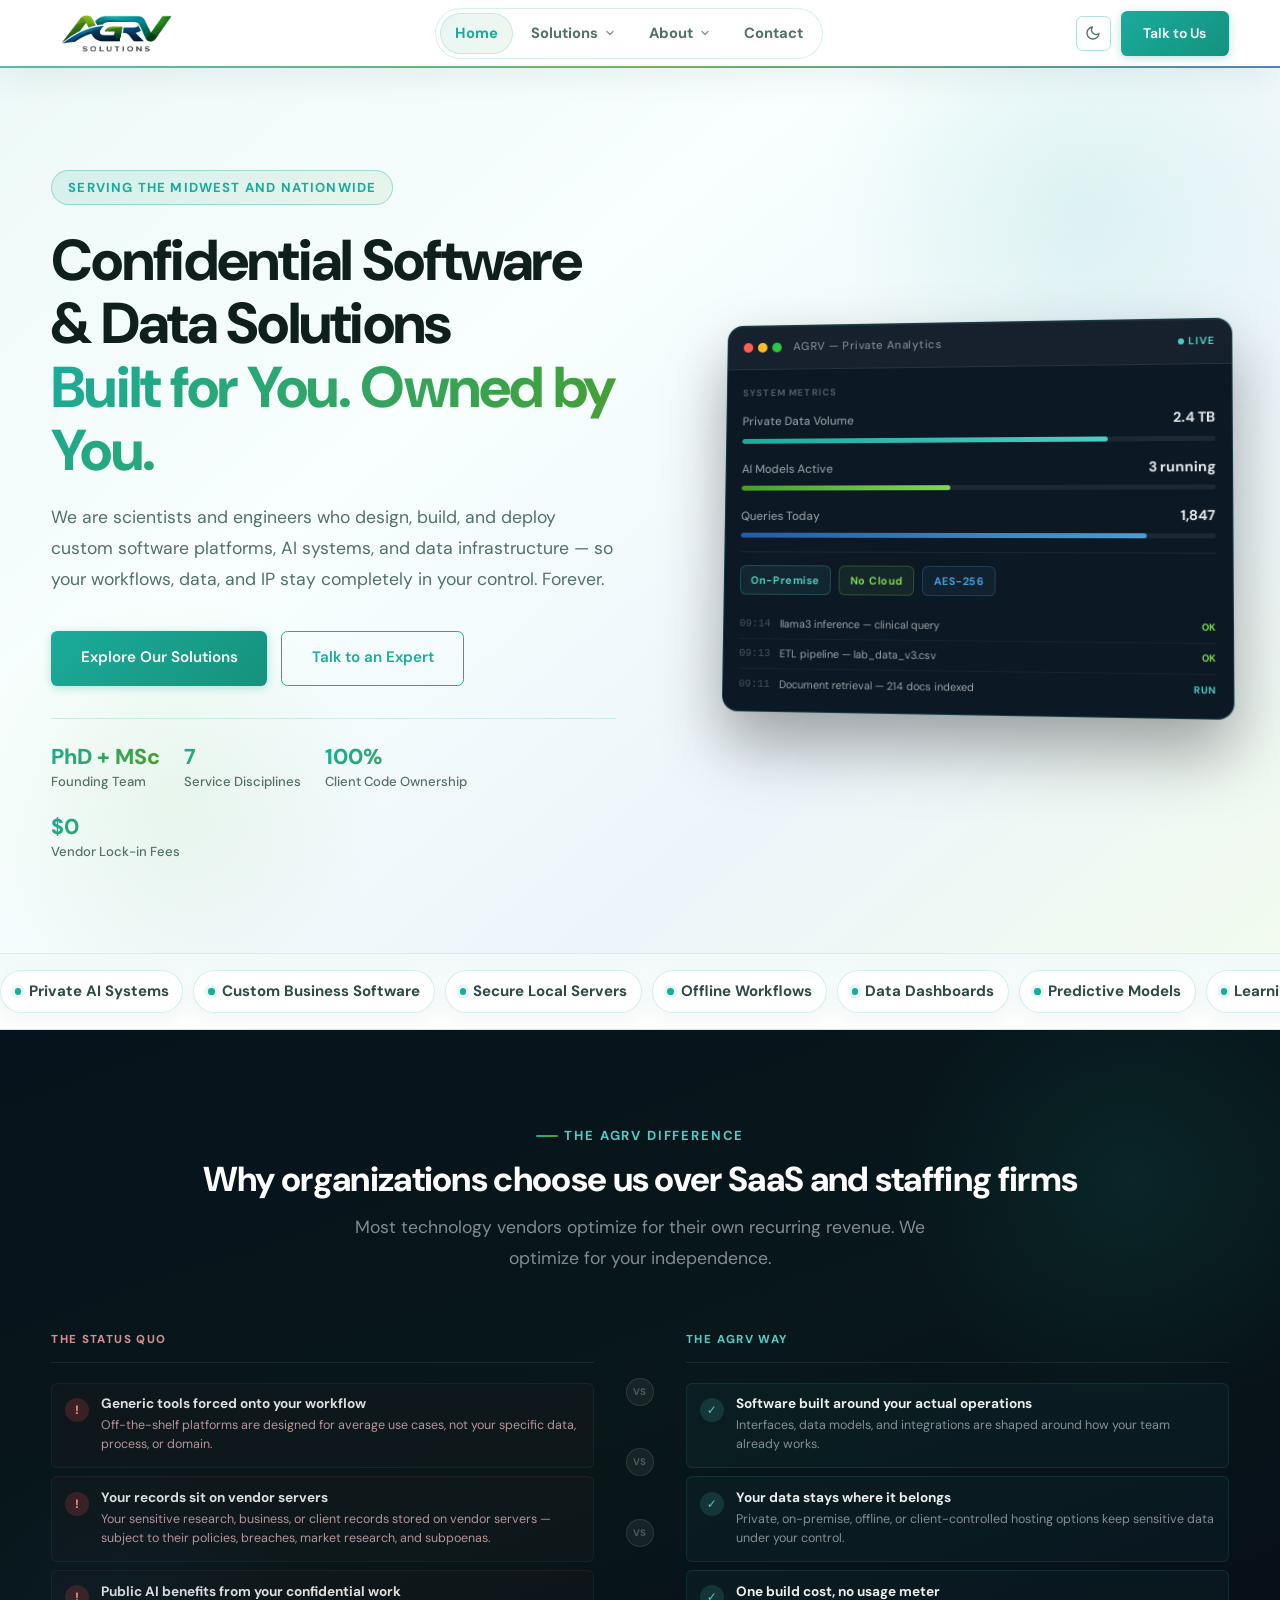
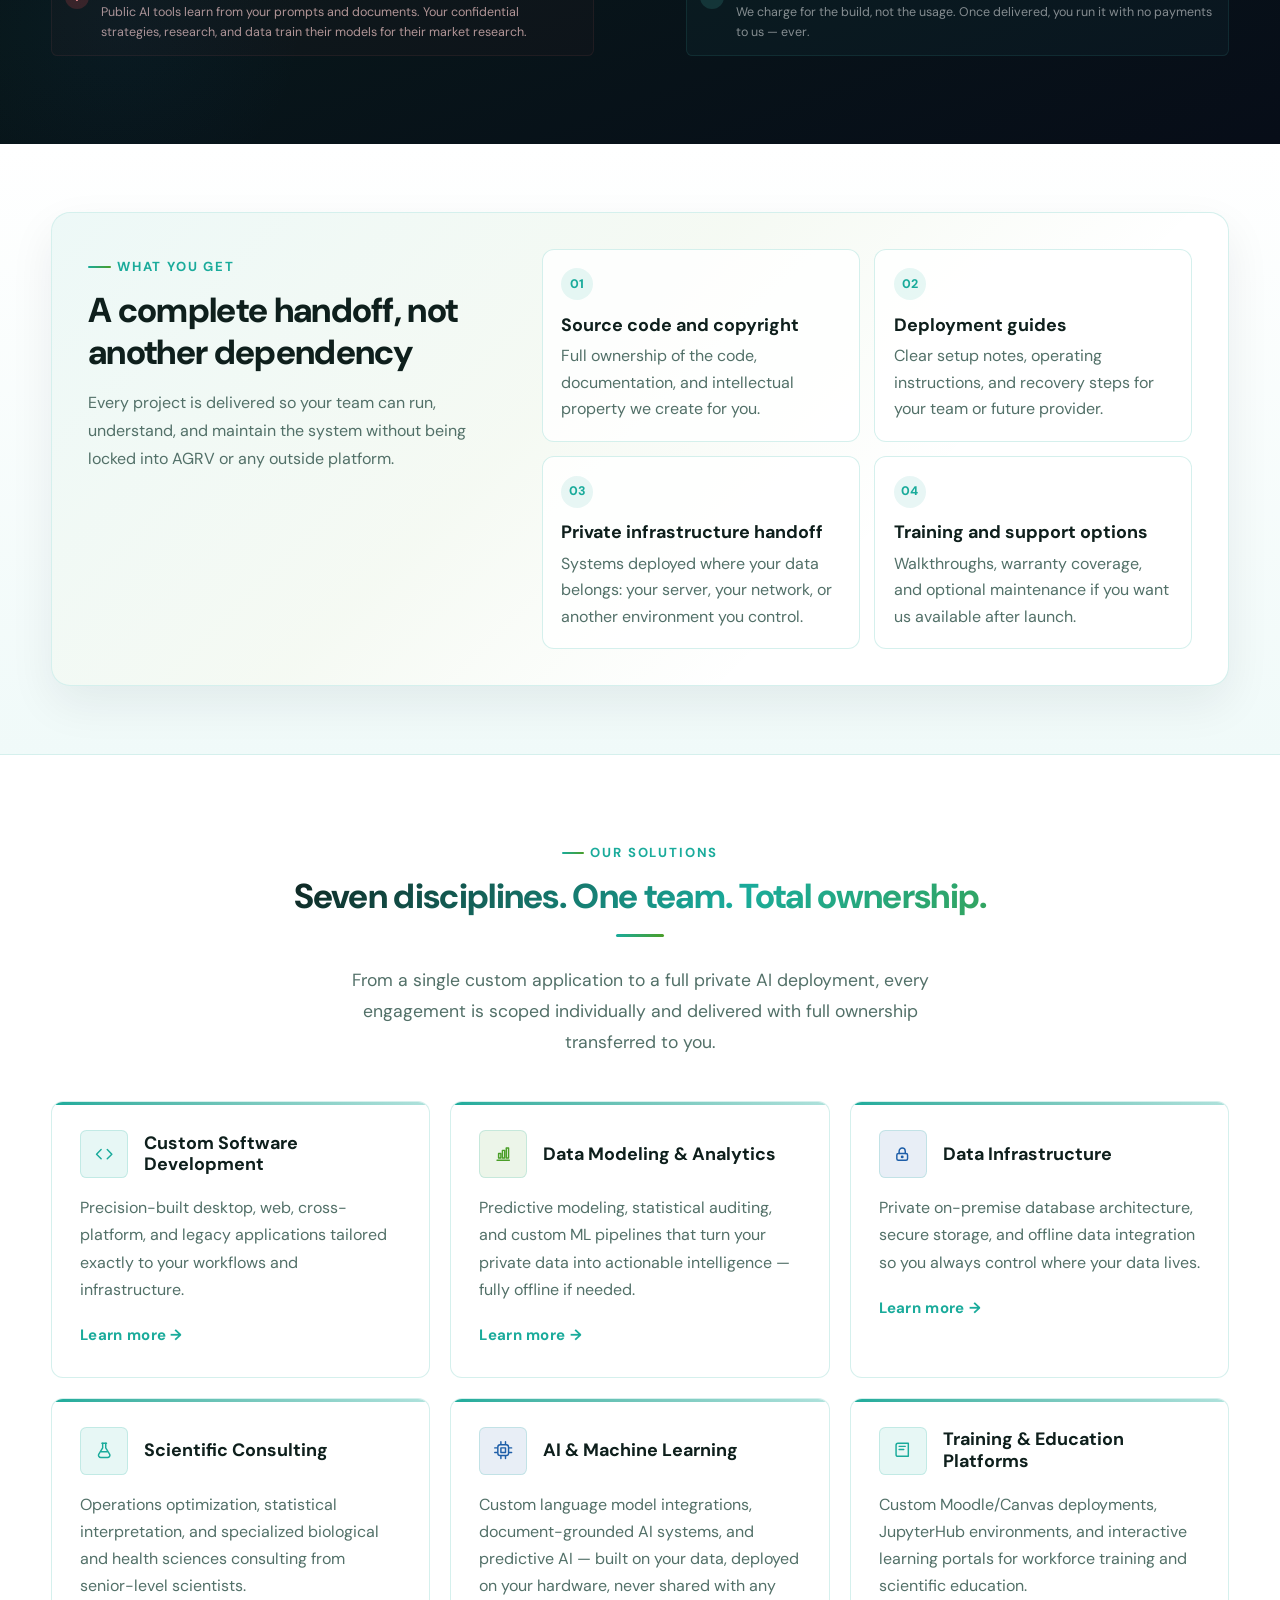
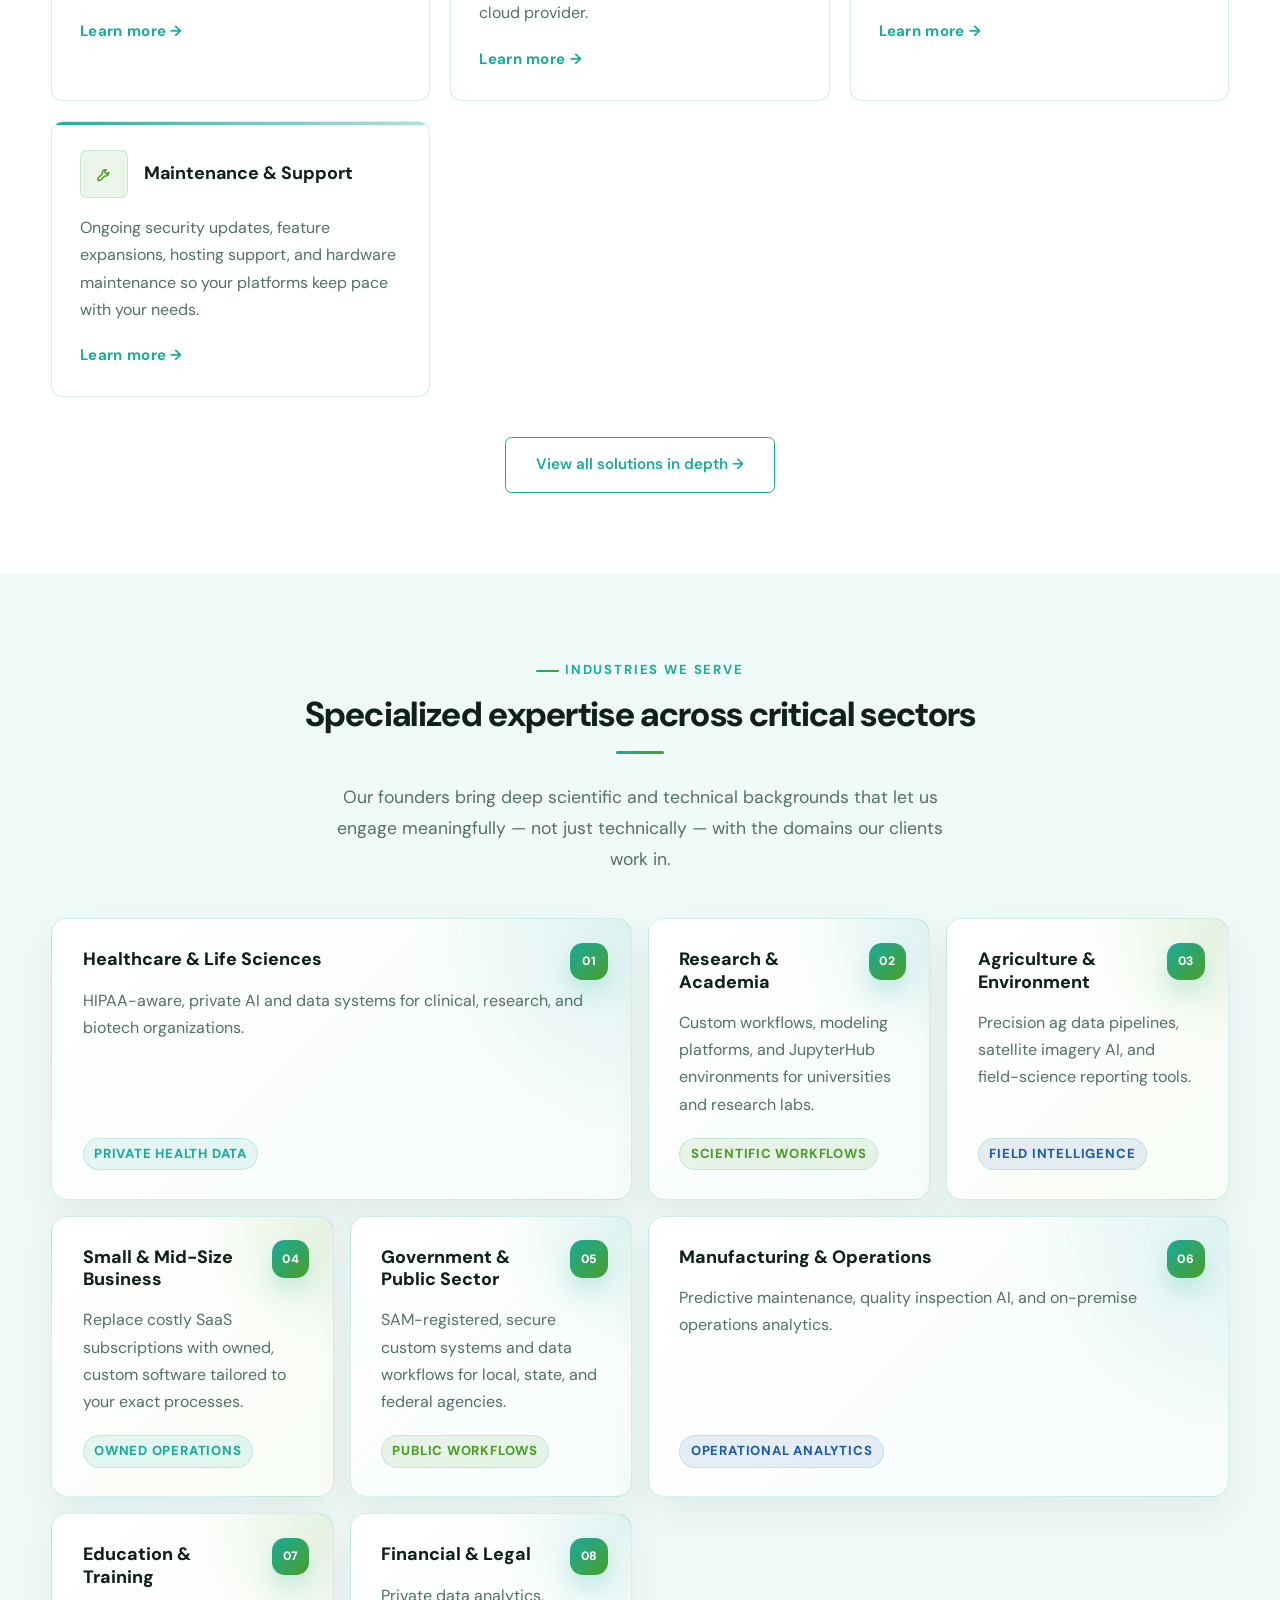
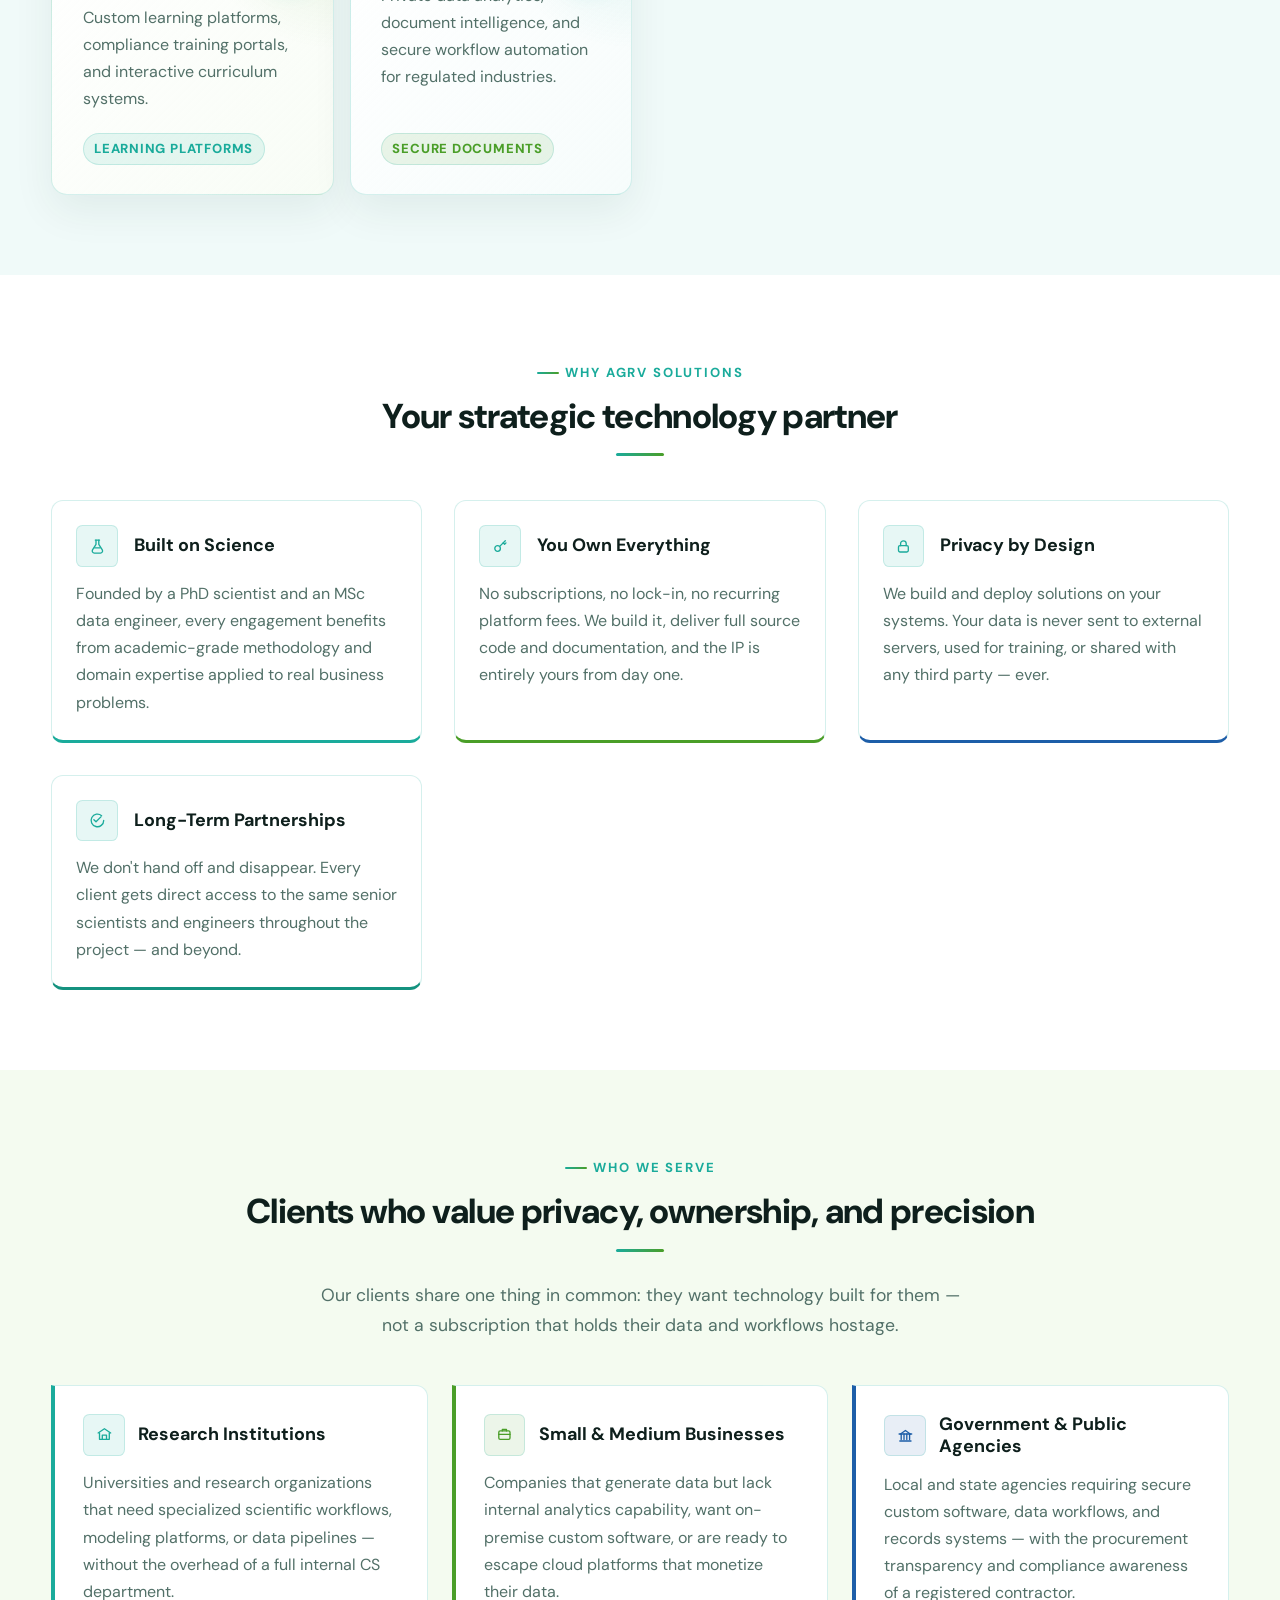
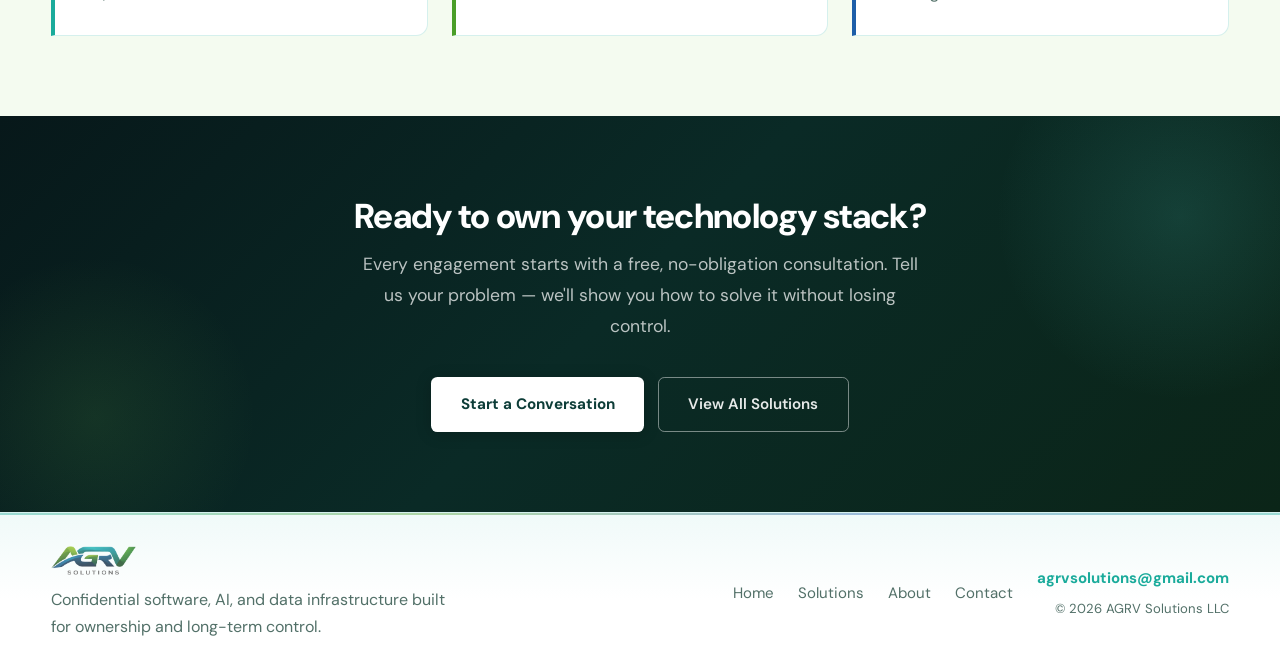
==== commit 5ebf9616: "version 3.0" ====
--- a/index.html
+++ b/index.html
@@ -22,8 +22,8 @@
     /* Apply saved theme before first paint to prevent flash */
     (function(){var t=localStorage.getItem('agrv-theme');if(t==='dark')document.documentElement.setAttribute('data-theme','dark');})();
   </script>
-  <script async src="https://www.googletagmanager.com/gtag/js?id=G-RC9H5XK34E"></script>
-  <script>window.dataLayer=window.dataLayer||[];function gtag(){dataLayer.push(arguments);}gtag('js',new Date());gtag('config','G-RC9H5XK34E');</script>
+  <script src="site-config.js"></script>
+  <script defer src="analytics-loader.js"></script>
 </head>
 <body>
 <div class="page-wrap">
@@ -39,13 +39,13 @@
         <li class="has-dropdown">
           <a href="services.html">Solutions <svg class="nav-chevron" viewBox="0 0 24 24"><polyline points="6 9 12 15 18 9"/></svg></a>
           <ul class="nav-dropdown" role="list">
-            <li><a href="services/custom-software.html"><span class="dropdown-icon">&#128187;</span>Custom Software</a></li>
-            <li><a href="services/data-modeling.html"><span class="dropdown-icon green">&#128202;</span>Data Modeling &amp; Analytics</a></li>
-            <li><a href="services/data-infrastructure.html"><span class="dropdown-icon blue">&#128274;</span>Data Infrastructure</a></li>
-            <li><a href="services/consulting.html"><span class="dropdown-icon">&#128172;</span>Scientific Consulting</a></li>
-            <li><a href="services/ai-ml.html"><span class="dropdown-icon green">&#129302;</span>AI &amp; Machine Learning</a></li>
-            <li><a href="services/training-platforms.html"><span class="dropdown-icon blue">&#127891;</span>Training &amp; Education Platforms</a></li>
-            <li><a href="services/maintenance.html"><span class="dropdown-icon">&#128295;</span>Maintenance &amp; Support</a></li>
+            <li><a href="services/custom-software.html"><span class="dropdown-icon">DEV</span>Custom Software</a></li>
+            <li><a href="services/data-modeling.html"><span class="dropdown-icon green">DATA</span>Data Modeling &amp; Analytics</a></li>
+            <li><a href="services/data-infrastructure.html"><span class="dropdown-icon blue">INF</span>Data Infrastructure</a></li>
+            <li><a href="services/consulting.html"><span class="dropdown-icon">SCI</span>Scientific Consulting</a></li>
+            <li><a href="services/ai-ml.html"><span class="dropdown-icon green">AI</span>AI &amp; Machine Learning</a></li>
+            <li><a href="services/training-platforms.html"><span class="dropdown-icon blue">LMS</span>Training &amp; Education Platforms</a></li>
+            <li><a href="services/maintenance.html"><span class="dropdown-icon">OPS</span>Maintenance &amp; Support</a></li>
             <div class="nav-dropdown-divider"></div>
             <li><a href="services.html">&#8594; View all solutions</a></li>
           </ul>
@@ -53,9 +53,9 @@
         <li class="has-dropdown">
           <a href="about.html">About <svg class="nav-chevron" viewBox="0 0 24 24"><polyline points="6 9 12 15 18 9"/></svg></a>
           <ul class="nav-dropdown" role="list">
-            <li><a href="about.html#mission"><span class="dropdown-icon">&#127919;</span>Mission &amp; Values</a></li>
-            <li><a href="about.html#team"><span class="dropdown-icon green">&#128101;</span>Our Team</a></li>
-            <li><a href="about.html#service-area"><span class="dropdown-icon blue">&#127758;</span>Service Area</a></li>
+            <li><a href="about.html#mission"><span class="dropdown-icon">WHY</span>Mission &amp; Values</a></li>
+            <li><a href="about.html#team"><span class="dropdown-icon green">TEAM</span>Our Team</a></li>
+            <li><a href="about.html#service-area"><span class="dropdown-icon blue">MAP</span>Service Area</a></li>
           </ul>
         </li>
         <li><a href="contact.html">Contact</a></li>
@@ -83,7 +83,7 @@
 
         <!-- Left: text -->
         <div class="hero-v2-text">
-          <div class="hero-eyebrow">&#127966; Remote-First &nbsp;·&nbsp; Serving Clients Nationwide</div>
+          <div class="hero-eyebrow">Serving the Midwest and Nationwide</div>
           <h1 class="hero-headline">
             Confidential Software &amp; Data Solutions
             <span class="hero-headline-gradient">Built for You. Owned by You.</span>
@@ -146,8 +146,8 @@
               </div>
               <div class="mockup-divider"></div>
               <div class="mockup-chips">
-                <div class="mockup-chip teal">&#128274; On-Premise</div>
-                <div class="mockup-chip green">&#10003; No Cloud</div>
+                <div class="mockup-chip teal">On-Premise</div>
+                <div class="mockup-chip green">No Cloud</div>
                 <div class="mockup-chip blue">AES-256</div>
               </div>
               <div class="mockup-log">
@@ -163,7 +163,7 @@
                 </div>
                 <div class="mockup-log-row">
                   <span class="mockup-log-time">09:11</span>
-                  <span class="mockup-log-text">RAG retrieval — 214 docs indexed</span>
+                  <span class="mockup-log-text">Document retrieval — 214 docs indexed</span>
                   <span class="mockup-log-status run">RUN</span>
                 </div>
               </div>
@@ -177,31 +177,9 @@
     <!-- ═══ CAPABILITY MARQUEE ═══ -->
     <div class="marquee-section">
       <div class="marquee-track">
-        <span class="marquee-item">Python</span><span class="marquee-item">PyTorch</span><span class="marquee-item">React</span><span class="marquee-item">Next.js</span><span class="marquee-item">PostgreSQL</span><span class="marquee-item">Docker</span><span class="marquee-item">Kubernetes</span><span class="marquee-item">Llama&nbsp;3</span><span class="marquee-item">FastAPI</span><span class="marquee-item">LangChain</span><span class="marquee-item">JupyterHub</span><span class="marquee-item">Moodle</span><span class="marquee-item">scikit-learn</span><span class="marquee-item">TensorFlow</span><span class="marquee-item">Redis</span><span class="marquee-item">FAISS</span><span class="marquee-item">Hugging&nbsp;Face</span><span class="marquee-item">vLLM</span><span class="marquee-item">DVC</span><span class="marquee-item">MLflow</span>
+        <span class="marquee-item">Private AI Systems</span><span class="marquee-item">Custom Business Software</span><span class="marquee-item">Secure Local Servers</span><span class="marquee-item">Offline Workflows</span><span class="marquee-item">Data Dashboards</span><span class="marquee-item">Predictive Models</span><span class="marquee-item">Learning Platforms</span><span class="marquee-item">Source Code Ownership</span><span class="marquee-item">Deployment Documentation</span><span class="marquee-item">On-Premise Databases</span>
         <!-- duplicate for seamless loop -->
-        <span class="marquee-item">Python</span><span class="marquee-item">PyTorch</span><span class="marquee-item">React</span><span class="marquee-item">Next.js</span><span class="marquee-item">PostgreSQL</span><span class="marquee-item">Docker</span><span class="marquee-item">Kubernetes</span><span class="marquee-item">Llama&nbsp;3</span><span class="marquee-item">FastAPI</span><span class="marquee-item">LangChain</span><span class="marquee-item">JupyterHub</span><span class="marquee-item">Moodle</span><span class="marquee-item">scikit-learn</span><span class="marquee-item">TensorFlow</span><span class="marquee-item">Redis</span><span class="marquee-item">FAISS</span><span class="marquee-item">Hugging&nbsp;Face</span><span class="marquee-item">vLLM</span><span class="marquee-item">DVC</span><span class="marquee-item">MLflow</span>
-      </div>
-    </div>
-
-    <!-- ═══ NUMBERS BAND ═══ -->
-    <div class="numbers-band">
-      <div class="numbers-band-inner">
-        <div class="number-stat">
-          <div class="number-stat-value">7</div>
-          <div class="number-stat-label">Service Disciplines</div>
-        </div>
-        <div class="number-stat">
-          <div class="number-stat-value">100%</div>
-          <div class="number-stat-label">Client Code &amp; IP Ownership</div>
-        </div>
-        <div class="number-stat">
-          <div class="number-stat-value alt">$0</div>
-          <div class="number-stat-label">Ongoing Vendor Fees After Delivery</div>
-        </div>
-        <div class="number-stat">
-          <div class="number-stat-value">PhD+MSc</div>
-          <div class="number-stat-label">Senior Founders on Every Project</div>
-        </div>
+        <span class="marquee-item">Private AI Systems</span><span class="marquee-item">Custom Business Software</span><span class="marquee-item">Secure Local Servers</span><span class="marquee-item">Offline Workflows</span><span class="marquee-item">Data Dashboards</span><span class="marquee-item">Predictive Models</span><span class="marquee-item">Learning Platforms</span><span class="marquee-item">Source Code Ownership</span><span class="marquee-item">Deployment Documentation</span><span class="marquee-item">On-Premise Databases</span>
       </div>
     </div>
 
@@ -214,170 +192,154 @@
           <p>Most technology vendors optimize for their own recurring revenue. We optimize for your independence.</p>
         </div>
         <div class="diff-grid">
-
-          <!-- Old way -->
           <div>
-            <div class="diff-col-header bad">&#9888;&#65039; &nbsp;The Status Quo</div>
+            <div class="diff-col-header bad">The Status Quo</div>
             <div class="diff-item bad">
-              <div class="diff-icon bad">✗</div>
+              <div class="diff-icon bad">!</div>
               <div class="diff-item-text">
-                <h4>Generic tools forced to fit your workflow</h4>
-                <p>Off-the-shelf platforms designed for average use cases, not your specific data, processes, or domain.</p>
+                <h4>Generic tools forced onto your workflow</h4>
+                <p>Off-the-shelf platforms are designed for average use cases, not your specific data, process, or domain.</p>
               </div>
             </div>
             <div class="diff-item bad">
-              <div class="diff-icon bad">✗</div>
+              <div class="diff-icon bad">!</div>
               <div class="diff-item-text">
-                <h4>Your data on someone else's cloud</h4>
-                <p>Your sensitive research, business, or patient data stored on vendor servers — subject to their policies, breaches, and subpoenas.</p>
+                <h4>Your records sit on vendor servers</h4>
+                <p>Your sensitive research, business, or client records stored on vendor servers — subject to their policies, breaches, market research, and subpoenas.</p>
               </div>
             </div>
             <div class="diff-item bad">
-              <div class="diff-icon bad">✗</div>
+              <div class="diff-icon bad">!</div>
               <div class="diff-item-text">
-                <h4>Monthly subscriptions that grow with you</h4>
-                <p>Per-seat pricing means your costs scale up as you succeed. You're trapped the more you rely on the platform.</p>
-              </div>
-            </div>
-            <div class="diff-item bad">
-              <div class="diff-icon bad">✗</div>
-              <div class="diff-item-text">
-                <h4>Junior developers handling your project</h4>
-                <p>Senior reps close the deal, then hand you off to junior staff who've never seen your domain.</p>
-              </div>
-            </div>
-            <div class="diff-item bad">
-              <div class="diff-icon bad">✗</div>
-              <div class="diff-item-text">
-                <h4>Proprietary code you can never leave</h4>
-                <p>Black-box platforms with no source access create permanent dependency. Switching costs are deliberately high.</p>
-              </div>
-            </div>
-            <div class="diff-item bad">
-              <div class="diff-icon bad">✗</div>
-              <div class="diff-item-text">
-                <h4>AI trained on everyone's data — including yours</h4>
-                <p>Public AI tools learn from your prompts and documents. Your confidential strategies, research, and data train their models.</p>
-              </div>
-            </div>
-          </div>
-
-          <!-- VS column -->
+                <h4>Public AI benefits from your confidential work</h4>
+                <p>Public AI tools learn from your prompts and documents. Your confidential strategies, research, and data train their models for their market research.</p>
+              </div>
+            </div>
+          </div>
+
           <div class="diff-vs-col">
             <div class="diff-vs-pip">VS</div>
             <div class="diff-vs-pip">VS</div>
             <div class="diff-vs-pip">VS</div>
-            <div class="diff-vs-pip">VS</div>
-            <div class="diff-vs-pip">VS</div>
-            <div class="diff-vs-pip">VS</div>
-          </div>
-
-          <!-- AGRV way -->
+          </div>
+
           <div>
-            <div class="diff-col-header good">&#10022; &nbsp;The AGRV Way</div>
+            <div class="diff-col-header good">The AGRV Way</div>
             <div class="diff-item good">
               <div class="diff-icon good">✓</div>
               <div class="diff-item-text">
-                <h4>Software designed precisely for your workflow</h4>
-                <p>Every field, every screen, every integration — built around exactly how your team works, not adapted from a generic template.</p>
+                <h4>Software built around your actual operations</h4>
+                <p>Interfaces, data models, and integrations are shaped around how your team already works.</p>
               </div>
             </div>
             <div class="diff-item good">
               <div class="diff-icon good">✓</div>
               <div class="diff-item-text">
-                <h4>Your data on your servers, under your control</h4>
-                <p>We deploy on your infrastructure. Your data never moves off your network unless you explicitly choose it to.</p>
+                <h4>Your data stays where it belongs</h4>
+                <p>Private, on-premise, offline, or client-controlled hosting options keep sensitive data under your control.</p>
               </div>
             </div>
             <div class="diff-item good">
               <div class="diff-icon good">✓</div>
               <div class="diff-item-text">
-                <h4>One-time project cost — zero ongoing fees</h4>
+                <h4>One build cost, no usage meter</h4>
                 <p>We charge for the build, not the usage. Once delivered, you run it with no payments to us — ever.</p>
               </div>
             </div>
-            <div class="diff-item good">
-              <div class="diff-icon good">✓</div>
-              <div class="diff-item-text">
-                <h4>PhD and MSc founders on every engagement</h4>
-                <p>The same two senior scientists who scoped your project are the ones who build, test, and deliver it.</p>
-              </div>
-            </div>
-            <div class="diff-item good">
-              <div class="diff-icon good">✓</div>
-              <div class="diff-item-text">
-                <h4>Full source code delivered — zero dependencies</h4>
-                <p>Every line of code, every config file, every database schema is yours. We document it so you can run it without us.</p>
-              </div>
-            </div>
-            <div class="diff-item good">
-              <div class="diff-icon good">✓</div>
-              <div class="diff-item-text">
-                <h4>Private AI trained only on your data</h4>
-                <p>We deploy self-hosted models on your hardware. Your data is never sent to OpenAI, Google, or anyone else — ever.</p>
-              </div>
-            </div>
-          </div>
-
+          </div>
         </div>
       </div>
     </div>
+
+    <!-- ═══ DELIVERY PACKAGE ═══ -->
+    <section class="delivery-section">
+      <div class="container">
+        <div class="delivery-panel">
+          <div class="delivery-copy">
+            <span class="eyebrow">What You Get</span>
+            <h2 class="section-title">A complete handoff, not another dependency</h2>
+            <p>Every project is delivered so your team can run, understand, and maintain the system without being locked into AGRV or any outside platform.</p>
+          </div>
+          <div class="delivery-grid">
+            <div class="delivery-item">
+              <span class="delivery-num">01</span>
+              <h3>Source code and copyright</h3>
+              <p>Full ownership of the code, documentation, and intellectual property we create for you.</p>
+            </div>
+            <div class="delivery-item">
+              <span class="delivery-num">02</span>
+              <h3>Deployment guides</h3>
+              <p>Clear setup notes, operating instructions, and recovery steps for your team or future provider.</p>
+            </div>
+            <div class="delivery-item">
+              <span class="delivery-num">03</span>
+              <h3>Private infrastructure handoff</h3>
+              <p>Systems deployed where your data belongs: your server, your network, or another environment you control.</p>
+            </div>
+            <div class="delivery-item">
+              <span class="delivery-num">04</span>
+              <h3>Training and support options</h3>
+              <p>Walkthroughs, warranty coverage, and optional maintenance if you want us available after launch.</p>
+            </div>
+          </div>
+        </div>
+      </div>
+    </section>
 
     <!-- ═══ OUR SOLUTIONS ═══ -->
     <section>
       <div class="container">
-        <div class="text-center">
+        <div class="section-header">
           <span class="eyebrow">Our Solutions</span>
           <h2 class="section-title section-title-gradient">Seven disciplines. One team. Total ownership.</h2>
           <div class="divider"></div>
           <p class="section-sub">From a single custom application to a full private AI deployment, every engagement is scoped individually and delivered with full ownership transferred to you.</p>
         </div>
-        <br><br>
         <div class="solutions-grid">
           <a class="solution-card" href="services/custom-software.html">
-            <div class="solution-card-icon">&#128187;</div>
+            <div class="solution-card-icon"><svg viewBox="0 0 24 24" aria-hidden="true"><polyline points="16 18 22 12 16 6"/><polyline points="8 6 2 12 8 18"/></svg></div>
             <h3>Custom Software Development</h3>
             <p>Precision-built desktop, web, cross-platform, and legacy applications tailored exactly to your workflows and infrastructure.</p>
             <span class="learn-more">Learn more &#8594;</span>
           </a>
           <a class="solution-card" href="services/data-modeling.html">
-            <div class="solution-card-icon green">&#128202;</div>
+            <div class="solution-card-icon green"><svg viewBox="0 0 24 24" aria-hidden="true"><line x1="4" y1="20" x2="20" y2="20"/><rect x="6" y="11" width="3" height="6"/><rect x="11" y="7" width="3" height="10"/><rect x="16" y="4" width="3" height="13"/></svg></div>
             <h3>Data Modeling &amp; Analytics</h3>
             <p>Predictive modeling, statistical auditing, and custom ML pipelines that turn your private data into actionable intelligence — fully offline if needed.</p>
             <span class="learn-more">Learn more &#8594;</span>
           </a>
           <a class="solution-card" href="services/data-infrastructure.html">
-            <div class="solution-card-icon blue">&#128274;</div>
+            <div class="solution-card-icon blue"><svg viewBox="0 0 24 24" aria-hidden="true"><rect x="5" y="11" width="14" height="9" rx="2"/><path d="M8 11V8a4 4 0 0 1 8 0v3"/><circle cx="12" cy="15.5" r="1"/></svg></div>
             <h3>Data Infrastructure</h3>
             <p>Private on-premise database architecture, secure storage, and offline data integration so you always control where your data lives.</p>
             <span class="learn-more">Learn more &#8594;</span>
           </a>
           <a class="solution-card" href="services/consulting.html">
-            <div class="solution-card-icon">&#128172;</div>
+            <div class="solution-card-icon"><svg viewBox="0 0 24 24" aria-hidden="true"><path d="M9 3h6"/><path d="M10 3v6l-5 8a3 3 0 0 0 2.6 4.5h8.8A3 3 0 0 0 19 17l-5-8V3"/><path d="M8 14h8"/></svg></div>
             <h3>Scientific Consulting</h3>
             <p>Operations optimization, statistical interpretation, and specialized biological and health sciences consulting from senior-level scientists.</p>
             <span class="learn-more">Learn more &#8594;</span>
           </a>
           <a class="solution-card" href="services/ai-ml.html">
-            <div class="solution-card-icon blue">&#129302;</div>
+            <div class="solution-card-icon blue"><svg viewBox="0 0 24 24" aria-hidden="true"><rect x="5" y="5" width="14" height="14" rx="3"/><path d="M9 9h6v6H9z"/><path d="M9 1v3M15 1v3M9 20v3M15 20v3M1 9h3M1 15h3M20 9h3M20 15h3"/></svg></div>
             <h3>AI &amp; Machine Learning</h3>
-            <p>Custom LLM integrations, RAG systems, and predictive AI — built on your data, deployed on your hardware, never shared with any cloud provider.</p>
+            <p>Custom language model integrations, document-grounded AI systems, and predictive AI — built on your data, deployed on your hardware, never shared with any cloud provider.</p>
             <span class="learn-more">Learn more &#8594;</span>
           </a>
           <a class="solution-card" href="services/training-platforms.html">
-            <div class="solution-card-icon">&#127891;</div>
+            <div class="solution-card-icon"><svg viewBox="0 0 24 24" aria-hidden="true"><path d="M4 5.5A2.5 2.5 0 0 1 6.5 3H20v17H6.5A2.5 2.5 0 0 1 4 17.5z"/><path d="M8 7h8M8 11h6"/></svg></div>
             <h3>Training &amp; Education Platforms</h3>
             <p>Custom Moodle/Canvas deployments, JupyterHub environments, and interactive learning portals for workforce training and scientific education.</p>
             <span class="learn-more">Learn more &#8594;</span>
           </a>
           <a class="solution-card" href="services/maintenance.html">
-            <div class="solution-card-icon green">&#128295;</div>
+            <div class="solution-card-icon green"><svg viewBox="0 0 24 24" aria-hidden="true"><path d="M14.7 6.3a4 4 0 0 0-5 5L4 17v3h3l5.7-5.7a4 4 0 0 0 5-5l-2.4 2.4-3-3z"/></svg></div>
             <h3>Maintenance &amp; Support</h3>
             <p>Ongoing security updates, feature expansions, hosting support, and hardware maintenance so your platforms keep pace with your needs.</p>
             <span class="learn-more">Learn more &#8594;</span>
           </a>
         </div>
-        <div style="text-align:center; margin-top:2.5rem;">
+        <div class="section-actions">
           <a href="services.html" class="btn btn-outline btn-lg">View all solutions in depth &#8594;</a>
         </div>
       </div>
@@ -386,53 +348,76 @@
     <!-- ═══ INDUSTRIES WE SERVE ═══ -->
     <section class="alt">
       <div class="container">
-        <div class="text-center">
+        <div class="section-header">
           <span class="eyebrow">Industries We Serve</span>
           <h2 class="section-title">Specialized expertise across critical sectors</h2>
           <div class="divider"></div>
           <p class="section-sub">Our founders bring deep scientific and technical backgrounds that let us engage meaningfully — not just technically — with the domains our clients work in.</p>
         </div>
-        <br><br>
         <div class="industries-grid">
           <div class="industry-tile">
-            <div class="industry-icon">&#127973;</div>
-            <h4>Healthcare &amp; Life Sciences</h4>
+            <div class="industry-header">
+              <div class="industry-icon"><svg viewBox="0 0 24 24" aria-hidden="true"><path d="M12 5v14"/><path d="M5 12h14"/><rect x="4" y="4" width="16" height="16" rx="4"/></svg></div>
+              <h4>Healthcare &amp; Life Sciences</h4>
+            </div>
             <p>HIPAA-aware, private AI and data systems for clinical, research, and biotech organizations.</p>
-          </div>
-          <div class="industry-tile">
-            <div class="industry-icon">&#128300;</div>
-            <h4>Research &amp; Academia</h4>
+            <span class="industry-chip">Private health data</span>
+          </div>
+          <div class="industry-tile">
+            <div class="industry-header">
+              <div class="industry-icon green"><svg viewBox="0 0 24 24" aria-hidden="true"><path d="M9 3h6"/><path d="M10 3v6l-5 8a3 3 0 0 0 2.6 4.5h8.8A3 3 0 0 0 19 17l-5-8V3"/><path d="M8 14h8"/></svg></div>
+              <h4>Research &amp; Academia</h4>
+            </div>
             <p>Custom workflows, modeling platforms, and JupyterHub environments for universities and research labs.</p>
-          </div>
-          <div class="industry-tile">
-            <div class="industry-icon">&#127807;</div>
-            <h4>Agriculture &amp; Environment</h4>
+            <span class="industry-chip green">Scientific workflows</span>
+          </div>
+          <div class="industry-tile">
+            <div class="industry-header">
+              <div class="industry-icon blue"><svg viewBox="0 0 24 24" aria-hidden="true"><path d="M12 20V10"/><path d="M12 10c-4 0-6-2-7-6 4 0 7 2 7 6z"/><path d="M12 12c4 0 6-2 7-6-4 0-7 2-7 6z"/></svg></div>
+              <h4>Agriculture &amp; Environment</h4>
+            </div>
             <p>Precision ag data pipelines, satellite imagery AI, and field-science reporting tools.</p>
-          </div>
-          <div class="industry-tile">
-            <div class="industry-icon">&#127970;</div>
-            <h4>Small &amp; Mid-Size Business</h4>
+            <span class="industry-chip blue">Field intelligence</span>
+          </div>
+          <div class="industry-tile">
+            <div class="industry-header">
+              <div class="industry-icon"><svg viewBox="0 0 24 24" aria-hidden="true"><rect x="4" y="7" width="16" height="12" rx="2"/><path d="M9 7V5h6v2"/><path d="M4 12h16"/></svg></div>
+              <h4>Small &amp; Mid-Size Business</h4>
+            </div>
             <p>Replace costly SaaS subscriptions with owned, custom software tailored to your exact processes.</p>
-          </div>
-          <div class="industry-tile">
-            <div class="industry-icon">&#127963;</div>
-            <h4>Government &amp; Public Sector</h4>
+            <span class="industry-chip">Owned operations</span>
+          </div>
+          <div class="industry-tile">
+            <div class="industry-header">
+              <div class="industry-icon green"><svg viewBox="0 0 24 24" aria-hidden="true"><path d="M3 10h18"/><path d="M5 10l7-5 7 5"/><path d="M6 10v8M10 10v8M14 10v8M18 10v8"/><path d="M4 20h16"/></svg></div>
+              <h4>Government &amp; Public Sector</h4>
+            </div>
             <p>SAM-registered, secure custom systems and data workflows for local, state, and federal agencies.</p>
-          </div>
-          <div class="industry-tile">
-            <div class="industry-icon">&#9881;&#65039;</div>
-            <h4>Manufacturing &amp; Operations</h4>
+            <span class="industry-chip green">Public workflows</span>
+          </div>
+          <div class="industry-tile">
+            <div class="industry-header">
+              <div class="industry-icon blue"><svg viewBox="0 0 24 24" aria-hidden="true"><path d="M4 20V9l5 3V9l5 3V7h6v13z"/><path d="M8 17h2M13 17h2M18 17h2"/></svg></div>
+              <h4>Manufacturing &amp; Operations</h4>
+            </div>
             <p>Predictive maintenance, quality inspection AI, and on-premise operations analytics.</p>
-          </div>
-          <div class="industry-tile">
-            <div class="industry-icon">&#128218;</div>
-            <h4>Education &amp; Training</h4>
-            <p>Custom LMS platforms, compliance training portals, and interactive curriculum systems.</p>
-          </div>
-          <div class="industry-tile">
-            <div class="industry-icon">&#128202;</div>
-            <h4>Financial &amp; Legal</h4>
+            <span class="industry-chip blue">Operational analytics</span>
+          </div>
+          <div class="industry-tile">
+            <div class="industry-header">
+              <div class="industry-icon"><svg viewBox="0 0 24 24" aria-hidden="true"><path d="M4 5.5A2.5 2.5 0 0 1 6.5 3H20v17H6.5A2.5 2.5 0 0 1 4 17.5z"/><path d="M8 7h8M8 11h6"/></svg></div>
+              <h4>Education &amp; Training</h4>
+            </div>
+            <p>Custom learning platforms, compliance training portals, and interactive curriculum systems.</p>
+            <span class="industry-chip">Learning platforms</span>
+          </div>
+          <div class="industry-tile">
+            <div class="industry-header">
+              <div class="industry-icon green"><svg viewBox="0 0 24 24" aria-hidden="true"><path d="M6 3h9l3 3v15H6z"/><path d="M14 3v4h4"/><path d="M9 12h6M9 16h6"/></svg></div>
+              <h4>Financial &amp; Legal</h4>
+            </div>
             <p>Private data analytics, document intelligence, and secure workflow automation for regulated industries.</p>
+            <span class="industry-chip green">Secure documents</span>
           </div>
         </div>
       </div>
@@ -441,30 +426,29 @@
     <!-- ═══ TRUST PILLARS ═══ -->
     <section>
       <div class="container">
-        <div class="text-center">
+        <div class="section-header">
           <span class="eyebrow">Why AGRV Solutions</span>
           <h2 class="section-title">Your strategic technology partner</h2>
           <div class="divider"></div>
         </div>
-        <br>
         <div class="pillars-grid">
           <div class="pillar">
-            <div class="pillar-icon">&#128300;</div>
+            <div class="pillar-icon"><svg viewBox="0 0 24 24" aria-hidden="true"><path d="M9 3h6"/><path d="M10 3v6l-5 8a3 3 0 0 0 2.6 4.5h8.8A3 3 0 0 0 19 17l-5-8V3"/><path d="M8 14h8"/></svg></div>
             <h3>Built on Science</h3>
             <p>Founded by a PhD scientist and an MSc data engineer, every engagement benefits from academic-grade methodology and domain expertise applied to real business problems.</p>
           </div>
           <div class="pillar">
-            <div class="pillar-icon">&#128381;</div>
+            <div class="pillar-icon"><svg viewBox="0 0 24 24" aria-hidden="true"><circle cx="8" cy="15" r="4"/><path d="M11 12l8-8"/><path d="M16 7l2 2 2-2"/></svg></div>
             <h3>You Own Everything</h3>
             <p>No subscriptions, no lock-in, no recurring platform fees. We build it, deliver full source code and documentation, and the IP is entirely yours from day one.</p>
           </div>
           <div class="pillar">
-            <div class="pillar-icon">&#128272;</div>
+            <div class="pillar-icon"><svg viewBox="0 0 24 24" aria-hidden="true"><rect x="5" y="11" width="14" height="9" rx="2"/><path d="M8 11V8a4 4 0 0 1 8 0v3"/></svg></div>
             <h3>Privacy by Design</h3>
             <p>We build and deploy solutions on your systems. Your data is never sent to external servers, used for training, or shared with any third party — ever.</p>
           </div>
           <div class="pillar">
-            <div class="pillar-icon">&#129309;</div>
+            <div class="pillar-icon"><svg viewBox="0 0 24 24" aria-hidden="true"><path d="M7 11l3 3 7-7"/><path d="M21 12a9 9 0 1 1-3-6.7"/></svg></div>
             <h3>Long-Term Partnerships</h3>
             <p>We don't hand off and disappear. Every client gets direct access to the same senior scientists and engineers throughout the project — and beyond.</p>
           </div>
@@ -475,31 +459,30 @@
     <!-- ═══ WHO WE SERVE ═══ -->
     <section class="alt2">
       <div class="container">
-        <div class="text-center">
+        <div class="section-header">
           <span class="eyebrow">Who We Serve</span>
           <h2 class="section-title">Clients who value privacy, ownership, and precision</h2>
           <div class="divider"></div>
           <p class="section-sub">Our clients share one thing in common: they want technology built for them — not a subscription that holds their data and workflows hostage.</p>
         </div>
-        <br><br>
         <div class="audience-grid">
           <div class="audience-card">
             <div class="audience-card-header">
-              <div class="audience-icon">&#127979;</div>
+              <div class="audience-icon"><svg viewBox="0 0 24 24" aria-hidden="true"><path d="M3 10l9-6 9 6"/><path d="M5 10v9h14v-9"/><path d="M9 19v-6h6v6"/></svg></div>
               <h3>Research Institutions</h3>
             </div>
             <p>Universities and research organizations that need specialized scientific workflows, modeling platforms, or data pipelines — without the overhead of a full internal CS department.</p>
           </div>
           <div class="audience-card">
             <div class="audience-card-header">
-              <div class="audience-icon">&#127970;</div>
+              <div class="audience-icon"><svg viewBox="0 0 24 24" aria-hidden="true"><rect x="4" y="7" width="16" height="12" rx="2"/><path d="M9 7V5h6v2"/><path d="M4 12h16"/></svg></div>
               <h3>Small &amp; Medium Businesses</h3>
             </div>
             <p>Companies that generate data but lack internal analytics capability, want on-premise custom software, or are ready to escape cloud platforms that monetize their data.</p>
           </div>
           <div class="audience-card">
             <div class="audience-card-header">
-              <div class="audience-icon">&#127963;</div>
+              <div class="audience-icon"><svg viewBox="0 0 24 24" aria-hidden="true"><path d="M3 10h18"/><path d="M5 10l7-5 7 5"/><path d="M6 10v8M10 10v8M14 10v8M18 10v8"/><path d="M4 20h16"/></svg></div>
               <h3>Government &amp; Public Agencies</h3>
             </div>
             <p>Local and state agencies requiring secure custom software, data workflows, and records systems — with the procurement transparency and compliance awareness of a registered contractor.</p>
@@ -510,10 +493,10 @@
 
     <!-- ═══ CTA BANNER ═══ -->
     <div class="cta-banner">
-      <div class="container" style="position:relative">
+      <div class="container">
         <h2>Ready to own your technology stack?</h2>
         <p>Every engagement starts with a free, no-obligation consultation. Tell us your problem — we'll show you how to solve it without losing control.</p>
-        <div style="display:flex;gap:0.85rem;justify-content:center;flex-wrap:wrap;">
+        <div class="cta-actions">
           <a href="contact.html" class="btn btn-white btn-lg">Start a Conversation</a>
           <a href="services.html" class="btn btn-outline-white btn-lg">View All Solutions</a>
         </div>
@@ -525,14 +508,20 @@
   <!-- FOOTER -->
   <footer class="site-footer">
     <div class="footer-inner">
-      <img src="images/logo.png" alt="AGRV Solutions" class="footer-logo">
+      <div class="footer-brand">
+        <img src="images/logo.png" alt="AGRV Solutions" class="footer-logo">
+        <p class="footer-tagline">Confidential software, AI, and data infrastructure built for ownership and long-term control.</p>
+      </div>
       <ul class="footer-links" role="list">
         <li><a href="index.html">Home</a></li>
         <li><a href="services.html">Solutions</a></li>
         <li><a href="about.html">About</a></li>
         <li><a href="contact.html">Contact</a></li>
       </ul>
-      <span class="footer-copy">&copy; <span id="year"></span> AGRV Solutions LLC</span>
+      <div class="footer-meta">
+        <a class="footer-contact" href="mailto:agrvsolutions@gmail.com">agrvsolutions@gmail.com</a>
+        <span class="footer-copy">&copy; <span id="year"></span> AGRV Solutions LLC</span>
+      </div>
     </div>
   </footer>
 
--- a/styles.css
+++ b/styles.css
@@ -39,8 +39,19 @@
   --font-sans:    "DM Sans", system-ui, sans-serif;
   --radius:       0.75rem;
   --radius-sm:    0.4rem;
-  --max-w:        72rem;
+  --max-w:        120rem;
+  --page-pad:     clamp(1.25rem, 4vw, 6rem);
   --nav-h:        4.25rem;
+
+  /* Type scale */
+  --fs-label:      0.82rem;
+  --fs-small:      0.94rem;
+  --fs-body:       1rem;
+  --fs-body-lg:    1.1rem;
+  --fs-card-title: 1.12rem;
+  --fs-section:    clamp(2rem, 2.7vw, 3rem);
+  --fs-page-title: clamp(2.25rem, 4vw, 3.8rem);
+  --fs-hero:       clamp(2.75rem, 4.5vw, 5.2rem);
 }
 
 [data-theme="dark"] {
@@ -77,7 +88,8 @@
   background: var(--bg);
   color: var(--text);
   font-family: var(--font-sans);
-  line-height: 1.65;
+  font-size: var(--fs-body);
+  line-height: 1.7;
   transition: background 0.25s, color 0.25s;
 }
 
@@ -90,11 +102,36 @@
 
 .page-wrap { min-height: 100vh; display: flex; flex-direction: column; }
 main { flex: 1; }
-.container { max-width: var(--max-w); margin: 0 auto; padding: 0 1.5rem; }
+.container { width: 100%; max-width: var(--max-w); margin: 0 auto; padding: 0 var(--page-pad); }
 section { padding: 5rem 0; }
 section.alt { background: var(--bg-section); }
 section.alt2 { background: var(--bg-section-2); }
 .text-center { text-align: center; }
+
+.section-header {
+  text-align: center;
+  margin-bottom: 2.75rem;
+}
+
+.section-actions {
+  display: flex;
+  gap: 0.85rem;
+  justify-content: center;
+  flex-wrap: wrap;
+  margin-top: 2.5rem;
+}
+
+.cta-actions {
+  display: flex;
+  gap: 0.85rem;
+  justify-content: center;
+  flex-wrap: wrap;
+  position: relative;
+}
+
+.section-gap { height: 2.5rem; }
+.section-gap-sm { height: 1rem; }
+.section-gap-lg { height: 2rem; }
 
 /* ----- Typography -------------------------------------------- */
 
@@ -159,6 +196,32 @@
 }
 .divider.left { margin-left: 0; }
 
+.icon-mark {
+  display: inline-flex;
+  align-items: center;
+  justify-content: center;
+  font-size: 0.68rem;
+  font-weight: 800;
+  letter-spacing: 0.08em;
+  text-transform: uppercase;
+  line-height: 1;
+}
+
+.icon-box {
+  display: inline-flex;
+  align-items: center;
+  justify-content: center;
+  flex-shrink: 0;
+  border-radius: var(--radius-sm);
+  background: var(--teal-light);
+  color: var(--teal);
+  border: 1px solid var(--border);
+}
+
+.icon-box.green { background: var(--green-light); color: var(--green); }
+.icon-box.blue { background: var(--blue-light); color: var(--blue); }
+.icon-box svg { width: 1.05rem; height: 1.05rem; fill: none; stroke: currentColor; stroke-width: 1.9; stroke-linecap: round; stroke-linejoin: round; }
+
 /* ----- Navigation -------------------------------------------- */
 
 .site-nav {
@@ -166,11 +229,21 @@
   top: 0;
   z-index: 200;
   height: var(--nav-h);
-  background: var(--nav-bg);
-  backdrop-filter: blur(16px);
-  -webkit-backdrop-filter: blur(16px);
+  background:
+    linear-gradient(180deg, rgba(255,255,255,0.94), rgba(255,255,255,0.82)),
+    var(--nav-bg);
+  backdrop-filter: blur(22px) saturate(140%);
+  -webkit-backdrop-filter: blur(22px) saturate(140%);
   border-bottom: 1px solid var(--border);
-  transition: background 0.25s;
+  box-shadow: 0 10px 34px rgba(15, 23, 42, 0.06);
+  transition: background 0.25s, box-shadow 0.25s;
+}
+
+[data-theme="dark"] .site-nav {
+  background:
+    linear-gradient(180deg, rgba(8,13,18,0.92), rgba(8,13,18,0.76)),
+    var(--nav-bg);
+  box-shadow: 0 10px 34px rgba(0, 0, 0, 0.28);
 }
 
 /* Light-mode nav gets a thin gradient accent line at bottom */
@@ -181,7 +254,7 @@
   left: 0; right: 0;
   height: 2px;
   background: linear-gradient(90deg, var(--teal), var(--green), var(--blue));
-  opacity: 0.6;
+  opacity: 0.75;
 }
 
 [data-theme="dark"] .site-nav::after { opacity: 0.25; }
@@ -190,25 +263,45 @@
   max-width: var(--max-w);
   height: 100%;
   margin: 0 auto;
-  padding: 0 1.5rem;
-  display: flex;
-  align-items: center;
-  gap: 1.25rem;
+  padding: 0 var(--page-pad);
+  display: flex;
+  align-items: center;
+  gap: 1rem;
   position: relative;
 }
 
-.nav-logo { display: flex; align-items: center; flex-shrink: 0; }
-.nav-logo img { height: 2.3rem; width: auto; }
+.nav-logo {
+  display: flex;
+  align-items: center;
+  flex-shrink: 0;
+  padding: 0.32rem 0.55rem;
+  border: 1px solid transparent;
+  border-radius: 999px;
+  transition: background 0.18s, border-color 0.18s, transform 0.18s;
+}
+
+.nav-logo:hover {
+  background: var(--bg);
+  border-color: var(--border);
+  transform: translateY(-1px);
+  text-decoration: none;
+}
+
+.nav-logo img { height: 2.35rem; width: auto; }
 
 /* Nav links list */
 .nav-links {
   display: flex;
   align-items: center;
-  gap: 0.05rem;
+  gap: 0.15rem;
   list-style: none;
   margin: 0 auto;
-  padding: 0;
+  padding: 0.25rem;
   position: relative;
+  border: 1px solid var(--border);
+  border-radius: 999px;
+  background: color-mix(in srgb, var(--bg) 76%, transparent);
+  box-shadow: inset 0 1px 0 rgba(255,255,255,0.55);
 }
 
 .nav-links > li { position: relative; }
@@ -216,19 +309,31 @@
 .nav-links > li > a {
   display: flex;
   align-items: center;
-  gap: 0.3rem;
-  padding: 0.4rem 0.85rem;
-  font-size: 0.9rem;
-  font-weight: 500;
+  gap: 0.38rem;
+  padding: 0.52rem 0.95rem;
+  font-size: 0.92rem;
+  font-weight: 700;
   color: var(--muted);
-  border-radius: var(--radius-sm);
-  transition: color 0.15s, background 0.15s;
+  border-radius: 999px;
+  transition: color 0.15s, background 0.15s, box-shadow 0.15s, transform 0.15s;
   cursor: pointer;
 }
 
 .nav-links > li > a:hover,
-.nav-links > li > a.active { color: var(--text); background: var(--teal-light); text-decoration: none; }
-.nav-links > li > a.active { color: var(--teal); }
+.nav-links > li.open > a {
+  color: var(--text);
+  background: var(--bg);
+  box-shadow: 0 8px 22px rgba(26,171,155,0.12);
+  text-decoration: none;
+  transform: translateY(-1px);
+}
+
+.nav-links > li > a.active {
+  color: var(--teal);
+  background: linear-gradient(135deg, var(--teal-light), rgba(74,158,40,0.08));
+  box-shadow: inset 0 0 0 1px rgba(26,171,155,0.18);
+  text-decoration: none;
+}
 
 /* Dropdown chevron */
 .nav-chevron {
@@ -239,8 +344,9 @@
   stroke-width: 2.5;
   stroke-linecap: round;
   stroke-linejoin: round;
-  transition: transform 0.2s;
+  transition: transform 0.2s, opacity 0.2s;
   flex-shrink: 0;
+  opacity: 0.74;
 }
 
 .nav-links > li.open > a .nav-chevron { transform: rotate(180deg); }
@@ -248,56 +354,91 @@
 /* Dropdown menu */
 .nav-dropdown {
   position: absolute;
-  top: calc(100% + 0.5rem);
-  left: 0;
-  min-width: 220px;
-  background: var(--bg);
+  top: calc(100% + 0.85rem);
+  left: 50%;
+  min-width: 21rem;
+  background:
+    linear-gradient(180deg, color-mix(in srgb, var(--bg) 96%, white 4%), var(--bg));
   border: 1px solid var(--border);
-  border-radius: var(--radius);
-  box-shadow: var(--shadow-lg);
-  padding: 0.5rem;
+  border-radius: 1.15rem;
+  box-shadow: 0 22px 55px rgba(15,23,42,0.16), 0 0 0 1px rgba(255,255,255,0.4) inset;
+  padding: 0.6rem;
   list-style: none;
   margin: 0;
   opacity: 0;
   pointer-events: none;
-  transform: translateY(-6px);
+  transform: translate(-50%, -8px) scale(0.98);
+  transform-origin: top center;
   transition: opacity 0.18s, transform 0.18s;
   z-index: 300;
+}
+
+.nav-dropdown::before {
+  content: '';
+  position: absolute;
+  top: -0.45rem;
+  left: 50%;
+  width: 0.8rem;
+  height: 0.8rem;
+  background: var(--bg);
+  border-left: 1px solid var(--border);
+  border-top: 1px solid var(--border);
+  transform: translateX(-50%) rotate(45deg);
 }
 
 .nav-links > li.open > .nav-dropdown {
   opacity: 1;
   pointer-events: auto;
-  transform: translateY(0);
+  transform: translate(-50%, 0) scale(1);
 }
 
 .nav-dropdown li a {
   display: flex;
   align-items: center;
-  gap: 0.6rem;
-  padding: 0.55rem 0.85rem;
-  font-size: 0.85rem;
-  font-weight: 500;
+  gap: 0.75rem;
+  padding: 0.72rem 0.85rem;
+  font-size: 0.94rem;
+  font-weight: 700;
   color: var(--text-secondary);
-  border-radius: var(--radius-sm);
-  transition: background 0.12s, color 0.12s;
+  border-radius: 0.85rem;
+  transition: background 0.14s, color 0.14s, transform 0.14s, box-shadow 0.14s;
   text-decoration: none;
 }
 
-.nav-dropdown li a:hover { background: var(--teal-light); color: var(--teal); }
-
-.nav-dropdown .dropdown-icon {
-  width: 1.6rem;
-  height: 1.6rem;
-  border-radius: 0.3rem;
-  background: var(--teal-light);
+.nav-dropdown li a::before {
+  content: '';
+  width: 0.62rem;
+  height: 0.62rem;
+  flex: 0 0 0.62rem;
+  border-radius: 999px;
+  background: linear-gradient(135deg, var(--teal), var(--green));
+  box-shadow: 0 0 0 0.28rem var(--teal-light);
+}
+
+.nav-dropdown li:nth-child(3n) a::before {
+  background: linear-gradient(135deg, var(--blue), var(--blue-mid));
+  box-shadow: 0 0 0 0.28rem var(--blue-light);
+}
+
+.nav-dropdown li:nth-child(3n + 2) a::before {
+  background: linear-gradient(135deg, var(--green), var(--teal));
+  box-shadow: 0 0 0 0.28rem var(--green-light);
+}
+
+.nav-dropdown li a:hover,
+.nav-dropdown li a.active {
+  background: linear-gradient(135deg, var(--teal-light), color-mix(in srgb, var(--bg) 80%, var(--teal) 20%));
   color: var(--teal);
-  display: flex;
-  align-items: center;
-  justify-content: center;
-  font-size: 0.75rem;
-  flex-shrink: 0;
-}
+  box-shadow: inset 0 0 0 1px rgba(26,171,155,0.12);
+  transform: translateX(2px);
+}
+
+.nav-dropdown li a.active {
+  color: var(--text);
+  background: linear-gradient(135deg, var(--teal-light), var(--green-light));
+}
+
+.nav-dropdown .dropdown-icon { display: none; }
 
 .nav-dropdown .dropdown-icon.green { background: var(--green-light); color: var(--green); }
 .nav-dropdown .dropdown-icon.blue  { background: var(--blue-light);  color: var(--blue);  }
@@ -305,8 +446,21 @@
 /* Dropdown divider */
 .nav-dropdown-divider {
   height: 1px;
-  background: var(--border);
-  margin: 0.35rem 0.5rem;
+  background: linear-gradient(90deg, transparent, var(--border), transparent);
+  margin: 0.45rem 0.35rem;
+}
+
+.nav-dropdown-divider + li a {
+  color: var(--teal);
+  justify-content: space-between;
+  background: color-mix(in srgb, var(--teal-light) 60%, transparent);
+}
+
+.nav-dropdown-divider + li a::before {
+  width: 0;
+  height: 0;
+  box-shadow: none;
+  background: none;
 }
 
 /* Nav right */
@@ -369,10 +523,11 @@
     left: 0; right: 0;
     flex-direction: column;
     align-items: stretch;
-    background: var(--bg);
+    background: color-mix(in srgb, var(--bg) 96%, transparent);
     border-bottom: 1px solid var(--border);
-    padding: 0.75rem 1.25rem 1rem;
-    gap: 0;
+    border-radius: 0 0 1.15rem 1.15rem;
+    padding: 0.8rem 1.25rem 1.15rem;
+    gap: 0.2rem;
     margin: 0;
     box-shadow: var(--shadow-lg);
     max-height: 80vh;
@@ -380,7 +535,12 @@
   }
 
   .nav-links.open { display: flex; }
-  .nav-links > li > a { font-size: 0.95rem; padding: 0.65rem 0.5rem; border-radius: 0; border-bottom: 1px solid var(--border); }
+  .nav-links > li > a {
+    font-size: 0.98rem;
+    padding: 0.75rem 0.85rem;
+    border-radius: 0.85rem;
+    border-bottom: none;
+  }
   .nav-links > li:last-child > a { border-bottom: none; }
 
   /* Mobile dropdowns expand inline */
@@ -390,15 +550,21 @@
     pointer-events: auto;
     transform: none;
     box-shadow: none;
-    border: none;
-    border-radius: 0;
+    border: 1px solid var(--border);
+    border-radius: 1rem;
     background: var(--bg-section);
-    padding: 0.25rem 0 0.5rem 1rem;
+    padding: 0.45rem;
+    min-width: 0;
     display: none;
+    margin: 0.15rem 0 0.55rem;
   }
 
+  .nav-dropdown::before { display: none; }
   .nav-links > li.open > .nav-dropdown { display: block; }
-  .nav-dropdown li a { font-size: 0.85rem; padding: 0.5rem 0.5rem; }
+  .nav-links > li.open > .nav-dropdown { transform: none; }
+  .nav-dropdown li a { font-size: 0.9rem; padding: 0.62rem 0.7rem; }
+  .nav-dropdown li a:hover,
+  .nav-dropdown li a.active { transform: none; }
   .nav-right { gap: 0.5rem; }
 }
 
@@ -438,11 +604,13 @@
 .btn-ghost:hover { background: var(--bg-section); border-color: var(--teal); }
 
 .btn-lg { padding: 0.85rem 1.85rem; font-size: 0.95rem; }
+.btn-full { width: 100%; justify-content: center; }
+.text-optional { font-weight: 400; text-transform: none; letter-spacing: 0; font-size: 0.8rem; }
 
 /* ----- Hero V2 (split layout) ------------------------------- */
 
 .hero-v2 {
-  padding: 5.5rem 0 4.5rem;
+  padding: clamp(5rem, 8vw, 7.5rem) 0 clamp(4.5rem, 7vw, 6.5rem);
   background: var(--bg-hero);
   position: relative;
   overflow: hidden;
@@ -473,15 +641,15 @@
 .hero-v2-inner {
   max-width: var(--max-w);
   margin: 0 auto;
-  padding: 0 1.5rem;
+  padding: 0 var(--page-pad);
   display: grid;
-  grid-template-columns: 1fr 1fr;
-  gap: 4rem;
+  grid-template-columns: minmax(34rem, 1.05fr) minmax(30rem, 0.95fr);
+  gap: clamp(4rem, 8vw, 10rem);
   align-items: center;
   position: relative;
 }
 
-@media (max-width: 900px) {
+@media (max-width: 1180px) {
   .hero-v2-inner { grid-template-columns: 1fr; gap: 3rem; }
 }
 
@@ -505,7 +673,7 @@
 }
 
 .hero-headline {
-  font-size: clamp(2rem, 4.5vw, 3.4rem);
+  font-size: clamp(2.35rem, 4.2vw, 4.8rem);
   font-weight: 800;
   letter-spacing: -0.03em;
   margin-bottom: 1.25rem;
@@ -522,7 +690,7 @@
 }
 
 .hero-sub {
-  font-size: 1.05rem;
+  font-size: clamp(1.05rem, 1.1vw, 1.22rem);
   color: var(--muted);
   max-width: 48ch;
   margin: 0 0 2.25rem;
@@ -567,7 +735,7 @@
 
 .hero-mockup {
   width: 100%;
-  max-width: 400px;
+  max-width: min(34rem, 100%);
   background: #0c1824;
   border: 1px solid rgba(78,205,196,0.2);
   border-radius: 1rem;
@@ -716,10 +884,10 @@
 /* ----- Capability marquee strip ----------------------------- */
 
 .marquee-section {
-  padding: 0.85rem 0;
+  padding: 1rem 0;
   border-top: 1px solid var(--border);
   border-bottom: 1px solid var(--border);
-  background: var(--bg-section);
+  background: linear-gradient(180deg, var(--bg-section), var(--bg));
   overflow: hidden;
 }
 
@@ -727,8 +895,8 @@
   display: flex;
   width: max-content;
   align-items: center;
-  gap: 0;
-  animation: marquee-scroll 40s linear infinite;
+  gap: 0.65rem;
+  animation: marquee-scroll 48s linear infinite;
 }
 
 .marquee-track:hover { animation-play-state: paused; }
@@ -741,86 +909,35 @@
 .marquee-item {
   display: flex;
   align-items: center;
-  gap: 0.65rem;
-  padding: 0 1.5rem;
-  font-size: 0.78rem;
-  font-weight: 600;
-  color: var(--muted);
+  gap: 0.45rem;
+  padding: 0.48rem 0.85rem;
+  font-size: 0.86rem;
+  font-weight: 700;
+  color: var(--text-secondary);
+  background: var(--bg-card);
+  border: 1px solid var(--border);
+  border-radius: 999px;
   white-space: nowrap;
+  box-shadow: 0 8px 22px rgba(15,23,42,0.04);
 }
 
 .marquee-item::after {
   content: '';
-  width: 3px; height: 3px;
+  order: -1;
+  width: 0.42rem; height: 0.42rem;
   border-radius: 50%;
-  background: var(--border-strong);
+  background: var(--teal);
+  box-shadow: 0 0 0 0.22rem var(--teal-light);
   flex-shrink: 0;
 }
 
 .marquee-item:hover { color: var(--teal); }
 
-/* ----- Numbers band ----------------------------------------- */
-
-.numbers-band {
-  padding: 3rem 0;
-  background: linear-gradient(135deg, #07181a 0%, #091a14 50%, #070e1a 100%);
-  position: relative;
-  overflow: hidden;
-}
-
-.numbers-band::before {
-  content: '';
-  position: absolute;
-  top: 50%; left: 50%;
-  transform: translate(-50%, -50%);
-  width: 700px; height: 200px;
-  background: radial-gradient(ellipse, rgba(26,171,155,0.12) 0%, transparent 70%);
-  pointer-events: none;
-}
-
-.numbers-band-inner {
-  max-width: var(--max-w);
-  margin: 0 auto;
-  padding: 0 1.5rem;
-  display: grid;
-  grid-template-columns: repeat(4, 1fr);
-  gap: 1.5rem;
-  position: relative;
-}
-
-@media (max-width: 600px) { .numbers-band-inner { grid-template-columns: repeat(2, 1fr); } }
-
-.number-stat {
-  text-align: center;
-  padding: 1.25rem 1rem;
-  border: 1px solid rgba(255,255,255,0.06);
-  border-radius: var(--radius);
-  background: rgba(255,255,255,0.02);
-  transition: border-color 0.2s, background 0.2s;
-}
-
-.number-stat:hover { border-color: rgba(78,205,196,0.25); background: rgba(78,205,196,0.04); }
-
-.number-stat-value {
-  font-size: clamp(1.6rem, 3vw, 2.4rem);
-  font-weight: 800;
-  background: linear-gradient(135deg, #4ecdc4, #7ed957);
-  -webkit-background-clip: text;
-  -webkit-text-fill-color: transparent;
-  background-clip: text;
-  line-height: 1.1;
-  margin-bottom: 0.4rem;
-}
-
-.number-stat-value.alt { background: linear-gradient(135deg, #4a9fd4, #4ecdc4); -webkit-background-clip: text; -webkit-text-fill-color: transparent; background-clip: text; }
-
-.number-stat-label { font-size: 0.78rem; color: rgba(255,255,255,0.45); font-weight: 500; line-height: 1.4; }
-
 /* ----- AGRV Difference (comparison) section ----------------- */
 
 .diff-section {
-  padding: 5.5rem 0;
-  background: linear-gradient(160deg, #07131c 0%, #091a11 50%, #070d18 100%);
+  padding: 5.5rem 0 5rem;
+  background: linear-gradient(160deg, #07131c 0%, #08171a 52%, #070d18 100%);
   position: relative;
   overflow: hidden;
 }
@@ -839,11 +956,11 @@
   position: absolute;
   bottom: -80px; left: -80px;
   width: 400px; height: 400px;
-  background: radial-gradient(circle, rgba(74,158,40,0.07) 0%, transparent 65%);
+  background: radial-gradient(circle, rgba(29,94,168,0.06) 0%, transparent 65%);
   pointer-events: none;
 }
 
-.diff-inner { max-width: var(--max-w); margin: 0 auto; padding: 0 1.5rem; position: relative; }
+.diff-inner { max-width: var(--max-w); margin: 0 auto; padding: 0 var(--page-pad); position: relative; }
 
 .diff-header {
   text-align: center;
@@ -872,6 +989,29 @@
   .diff-grid { grid-template-columns: 1fr; }
   .diff-vs-col { display: none; }
 }
+
+.diff-summary-grid {
+  display: grid;
+  grid-template-columns: repeat(4, 1fr);
+  gap: 1rem;
+}
+
+@media (max-width: 900px) { .diff-summary-grid { grid-template-columns: repeat(2, 1fr); } }
+@media (max-width: 560px) { .diff-summary-grid { grid-template-columns: 1fr; } }
+
+.diff-proof-card {
+  min-height: 100%;
+  padding: 1.35rem;
+  border-radius: var(--radius);
+  border: 1px solid rgba(255,255,255,0.08);
+  background: rgba(255,255,255,0.035);
+  box-shadow: inset 0 1px 0 rgba(255,255,255,0.04);
+}
+
+.diff-proof-card:hover { border-color: rgba(78,205,196,0.25); background: rgba(78,205,196,0.055); }
+.diff-proof-kicker { font-size: 0.68rem; font-weight: 800; letter-spacing: 0.12em; text-transform: uppercase; color: #4ecdc4; margin-bottom: 0.75rem; }
+.diff-proof-card h3 { font-size: 0.95rem; font-weight: 800; color: rgba(255,255,255,0.95); margin-bottom: 0.45rem; }
+.diff-proof-card p { font-size: 0.78rem; color: rgba(255,255,255,0.55); margin: 0; line-height: 1.6; }
 
 .diff-col-header {
   font-size: 0.72rem;
@@ -883,7 +1023,7 @@
   border-bottom: 1px solid rgba(255,255,255,0.08);
 }
 
-.diff-col-header.bad  { color: rgba(255,255,255,0.3); }
+.diff-col-header.bad  { color: rgba(255,168,168,0.82); }
 .diff-col-header.good { color: #4ecdc4; }
 
 .diff-item {
@@ -910,14 +1050,16 @@
   margin-top: 0.1rem;
 }
 
-.diff-icon.bad  { background: rgba(255,80,80,0.12); color: rgba(255,120,120,0.8); }
+.diff-icon.bad  { background: rgba(255,80,80,0.18); color: rgba(255,150,150,0.95); }
 .diff-icon.good { background: rgba(78,205,196,0.15); color: #4ecdc4; }
 
 .diff-item-text h4 { font-size: 0.85rem; font-weight: 700; margin-bottom: 0.2rem; }
 .diff-item-text p  { font-size: 0.78rem; margin: 0; line-height: 1.55; }
 
-.diff-item.bad  h4 { color: rgba(255,255,255,0.55); }
-.diff-item.bad  p  { color: rgba(255,255,255,0.28); }
+.diff-item.bad  { background: rgba(255,80,80,0.028); border: 1px solid rgba(255,120,120,0.075); }
+.diff-item.good { background: rgba(78,205,196,0.04); border: 1px solid rgba(78,205,196,0.11); }
+.diff-item.bad  h4 { color: rgba(255,255,255,0.86); }
+.diff-item.bad  p  { color: rgba(255,210,210,0.68); }
 .diff-item.good h4 { color: rgba(255,255,255,0.92); }
 .diff-item.good p  { color: rgba(255,255,255,0.5); }
 
@@ -941,41 +1083,242 @@
   letter-spacing: 0.04em;
 }
 
+/* ----- Delivery package ------------------------------------- */
+
+.delivery-section {
+  padding: 4.25rem 0;
+  background:
+    linear-gradient(180deg, var(--bg), var(--bg-section));
+  border-bottom: 1px solid var(--border);
+}
+
+.delivery-panel {
+  display: grid;
+  grid-template-columns: minmax(18rem, 0.75fr) minmax(0, 1.25fr);
+  gap: clamp(2rem, 5vw, 4rem);
+  align-items: start;
+  padding: clamp(1.5rem, 3vw, 2.25rem);
+  background: var(--bg-card);
+  border: 1px solid var(--border);
+  border-radius: calc(var(--radius) + 0.45rem);
+  box-shadow: 0 18px 46px rgba(15,23,42,0.07);
+  position: relative;
+  overflow: hidden;
+}
+
+.delivery-panel::before {
+  content: '';
+  position: absolute;
+  inset: 0;
+  background: linear-gradient(135deg, rgba(26,171,155,0.08), rgba(74,158,40,0.055) 42%, transparent 70%);
+  pointer-events: none;
+}
+
+.delivery-copy,
+.delivery-grid {
+  position: relative;
+}
+
+.delivery-copy p {
+  color: var(--muted);
+  line-height: 1.75;
+  margin: 0;
+  max-width: 42ch;
+}
+
+.delivery-grid {
+  display: grid;
+  grid-template-columns: repeat(2, minmax(0, 1fr));
+  gap: 0.9rem;
+}
+
+.delivery-item {
+  padding: 1.15rem;
+  border: 1px solid var(--border);
+  border-radius: var(--radius);
+  background: color-mix(in srgb, var(--bg) 82%, transparent);
+}
+
+.delivery-num {
+  display: inline-flex;
+  align-items: center;
+  justify-content: center;
+  width: 2rem;
+  height: 2rem;
+  margin-bottom: 0.9rem;
+  border-radius: 999px;
+  background: var(--teal-light);
+  color: var(--teal);
+  font-size: 0.78rem;
+  font-weight: 800;
+}
+
+.delivery-item h3 {
+  font-size: var(--fs-card-title);
+  margin-bottom: 0.45rem;
+}
+
+.delivery-item p {
+  color: var(--muted);
+  margin: 0;
+  line-height: 1.65;
+}
+
+@media (max-width: 900px) {
+  .delivery-panel { grid-template-columns: 1fr; }
+}
+
+@media (max-width: 620px) {
+  .delivery-grid { grid-template-columns: 1fr; }
+}
+
 /* ----- Industries grid -------------------------------------- */
 
 .industries-grid {
   display: grid;
+  counter-reset: industry;
   gap: 1rem;
-  grid-template-columns: repeat(auto-fit, minmax(180px, 1fr));
+  grid-template-columns: repeat(4, minmax(0, 1fr));
+  max-width: 92rem;
+  margin: 0 auto;
 }
 
 .industry-tile {
-  background: var(--bg-card);
-  border: 1.5px solid var(--border);
-  border-radius: var(--radius);
-  padding: 1.5rem 1.25rem;
-  text-align: center;
+  counter-increment: industry;
+  background:
+    radial-gradient(circle at 100% 0%, rgba(26,171,155,0.13), transparent 34%),
+    linear-gradient(135deg, rgba(255,255,255,0.86), rgba(240,250,249,0.58)),
+    var(--bg-card);
+  border: 1px solid rgba(26,171,155,0.18);
+  border-radius: calc(var(--radius) + 0.25rem);
+  padding: 1.8rem 1.9rem;
+  text-align: left;
   transition: border-color 0.2s, box-shadow 0.2s, transform 0.2s;
   cursor: default;
+  position: relative;
+  overflow: hidden;
+  min-height: 15rem;
+  display: flex;
+  flex-direction: column;
+  box-shadow: 0 16px 42px rgba(15,54,49,0.07);
+}
+
+.industry-tile:nth-child(1),
+.industry-tile:nth-child(6) {
+  grid-column: span 2;
+}
+
+.industry-tile:nth-child(3),
+.industry-tile:nth-child(4),
+.industry-tile:nth-child(7) {
+  background:
+    radial-gradient(circle at 100% 0%, rgba(74,158,40,0.13), transparent 34%),
+    linear-gradient(135deg, rgba(255,255,255,0.88), rgba(244,251,240,0.62)),
+    var(--bg-card);
+}
+
+.industry-tile::before {
+  content: counter(industry, decimal-leading-zero);
+  position: absolute;
+  top: 1.45rem;
+  right: 1.45rem;
+  width: 2.35rem;
+  height: 2.35rem;
+  display: grid;
+  place-items: center;
+  border-radius: 0.8rem;
+  color: #fff;
+  background: linear-gradient(135deg, var(--teal), var(--green));
+  box-shadow: 0 12px 24px rgba(26,171,155,0.22);
+  font-size: 0.76rem;
+  font-weight: 800;
+  letter-spacing: 0.04em;
+  z-index: 1;
 }
 
 .industry-tile:hover {
   border-color: var(--teal);
-  box-shadow: var(--shadow);
-  transform: translateY(-2px);
+  box-shadow: 0 24px 58px rgba(15,54,49,0.13);
+  transform: translateY(-4px);
 }
 
 .industry-tile:nth-child(3n+2):hover { border-color: var(--green); }
 .industry-tile:nth-child(3n):hover   { border-color: var(--blue); }
 
+.industry-header {
+  display: block;
+  margin-bottom: 1rem;
+  padding-right: 3rem;
+  position: relative;
+}
+
 .industry-icon {
-  font-size: 1.75rem;
-  margin-bottom: 0.65rem;
-  line-height: 1;
-}
-
-.industry-tile h4 { font-size: 0.82rem; font-weight: 700; color: var(--text); margin: 0 0 0.3rem; line-height: 1.3; }
-.industry-tile p  { font-size: 0.74rem; color: var(--muted); margin: 0; line-height: 1.5; }
+  display: none;
+}
+
+.industry-icon.green { background: var(--green-light); color: var(--green); }
+.industry-icon.blue { background: var(--blue-light); color: var(--blue); }
+.industry-icon svg { width: 1.15rem; height: 1.15rem; fill: none; stroke: currentColor; stroke-width: 1.9; stroke-linecap: round; stroke-linejoin: round; }
+
+.industry-tile:nth-child(3n+2) .industry-icon { background: var(--green-light); color: var(--green); }
+.industry-tile:nth-child(3n) .industry-icon { background: var(--blue-light); color: var(--blue); }
+
+.industry-tile h4 { font-weight: 800; color: var(--text); margin: 0; line-height: 1.25; }
+.industry-tile p  { color: var(--muted); margin: 0 0 1.25rem; line-height: 1.75; position: relative; max-width: 58ch; }
+
+.industry-chip {
+  display: inline-flex;
+  width: fit-content;
+  margin-top: auto;
+  padding: 0.25rem 0.65rem;
+  border-radius: 999px;
+  background: var(--teal-light);
+  color: var(--teal);
+  border: 1px solid var(--border);
+  font-size: var(--fs-label);
+  font-weight: 800;
+  letter-spacing: 0.06em;
+  text-transform: uppercase;
+  position: relative;
+}
+
+.industry-chip.green { background: var(--green-light); color: var(--green); }
+.industry-chip.blue { background: var(--blue-light); color: var(--blue); }
+
+[data-theme="dark"] .industry-tile {
+  background:
+    radial-gradient(circle at 100% 0%, rgba(78,205,196,0.14), transparent 36%),
+    linear-gradient(135deg, rgba(255,255,255,0.045), rgba(255,255,255,0.018)),
+    var(--bg-card);
+  border-color: rgba(78,205,196,0.14);
+  box-shadow: 0 18px 48px rgba(0,0,0,0.32);
+}
+
+[data-theme="dark"] .industry-tile:nth-child(3),
+[data-theme="dark"] .industry-tile:nth-child(4),
+[data-theme="dark"] .industry-tile:nth-child(7) {
+  background:
+    radial-gradient(circle at 100% 0%, rgba(126,217,87,0.11), transparent 36%),
+    linear-gradient(135deg, rgba(255,255,255,0.045), rgba(255,255,255,0.018)),
+    var(--bg-card);
+}
+
+@media (max-width: 1100px) {
+  .industries-grid {
+    grid-template-columns: repeat(2, minmax(0, 1fr));
+  }
+}
+
+@media (max-width: 680px) {
+  .industries-grid {
+    grid-template-columns: 1fr;
+  }
+
+  .industry-tile:nth-child(1),
+  .industry-tile:nth-child(6) {
+    grid-column: auto;
+  }
+}
 
 /* ----- Legacy hero (kept for compatibility) ----------------- */
 
@@ -1007,17 +1350,18 @@
 .solutions-grid {
   display: grid;
   gap: 1.25rem;
-  grid-template-columns: repeat(auto-fit, minmax(250px, 1fr));
+  grid-template-columns: repeat(auto-fit, minmax(285px, 1fr));
 }
 
 .solution-card {
   background: var(--bg-card);
-  border: 1.5px solid var(--border);
+  border: 1px solid var(--border);
   border-radius: var(--radius);
-  border-top: 3px solid var(--teal);
   padding: 1.75rem;
-  display: flex;
-  flex-direction: column;
+  display: grid;
+  grid-template-columns: auto 1fr;
+  align-content: start;
+  column-gap: 1rem;
   transition: border-color 0.2s, box-shadow 0.2s, transform 0.2s;
   text-decoration: none;
   position: relative;
@@ -1029,15 +1373,10 @@
   content: '';
   position: absolute;
   top: 0; left: 0; right: 0;
-  height: 60px;
-  background: linear-gradient(180deg, rgba(26,171,155,0.04) 0%, transparent 100%);
+  height: 3px;
+  background: linear-gradient(90deg, var(--teal), color-mix(in srgb, var(--teal) 35%, white));
   pointer-events: none;
 }
-
-.solution-card:nth-child(3n+2) { border-top-color: var(--green); }
-.solution-card:nth-child(3n+2)::before { background: linear-gradient(180deg, rgba(74,158,40,0.04) 0%, transparent 100%); }
-.solution-card:nth-child(3n)   { border-top-color: var(--blue); }
-.solution-card:nth-child(3n)::before   { background: linear-gradient(180deg, rgba(29,94,168,0.04) 0%, transparent 100%); }
 
 .solution-card:hover {
   box-shadow: var(--shadow);
@@ -1046,9 +1385,6 @@
   border-color: var(--teal);
 }
 
-.solution-card:nth-child(3n+2):hover { border-color: var(--green); }
-.solution-card:nth-child(3n):hover   { border-color: var(--blue); }
-
 .solution-card-icon {
   width: 3rem;
   height: 3rem;
@@ -1056,20 +1392,23 @@
   display: flex;
   align-items: center;
   justify-content: center;
-  font-size: 1.35rem;
-  margin-bottom: 1.1rem;
+  margin-bottom: 0;
   background: var(--teal-light);
   color: var(--teal);
   flex-shrink: 0;
-}
+  border: 1px solid var(--border);
+}
+
+.solution-card-icon svg { width: 1.15rem; height: 1.15rem; fill: none; stroke: currentColor; stroke-width: 1.9; stroke-linecap: round; stroke-linejoin: round; }
 
 .solution-card-icon.green { background: var(--green-light); color: var(--green); }
 .solution-card-icon.blue  { background: var(--blue-light);  color: var(--blue);  }
 
-.solution-card h3 { font-size: 0.98rem; font-weight: 700; margin-bottom: 0.55rem; color: var(--text); }
-.solution-card p  { font-size: 0.855rem; color: var(--muted); margin: 0 0 1.25rem; flex: 1; line-height: 1.65; }
+.solution-card h3 { font-size: 0.98rem; font-weight: 700; margin: 0; color: var(--text); align-self: center; }
+.solution-card p  { grid-column: 1 / -1; font-size: 0.855rem; color: var(--muted); margin: 1rem 0 1.25rem; line-height: 1.65; }
 
 .solution-card .learn-more {
+  grid-column: 1 / -1;
   font-size: 0.82rem;
   font-weight: 700;
   color: var(--teal);
@@ -1080,21 +1419,19 @@
   letter-spacing: 0.02em;
 }
 
-.solution-card:nth-child(3n+2) .learn-more { color: var(--green); }
-.solution-card:nth-child(3n)   .learn-more { color: var(--blue); }
-
 /* ----- Trust Pillars ---------------------------------------- */
 
 .pillars-grid {
   display: grid;
   gap: 2rem;
-  grid-template-columns: repeat(auto-fit, minmax(200px, 1fr));
+  grid-template-columns: repeat(auto-fit, minmax(290px, 1fr));
 }
 
 .pillar {
-  display: flex;
-  flex-direction: column;
-  gap: 0.65rem;
+  display: grid;
+  grid-template-columns: auto 1fr;
+  gap: 0.8rem 1rem;
+  align-content: start;
   padding: 1.5rem;
   border-radius: var(--radius);
   background: var(--bg-card);
@@ -1118,19 +1455,20 @@
   display: flex;
   align-items: center;
   justify-content: center;
-  font-size: 1.1rem;
   flex-shrink: 0;
-}
-
-.pillar h3 { font-size: 0.95rem; font-weight: 700; }
-.pillar p  { font-size: 0.86rem; color: var(--muted); margin: 0; line-height: 1.65; }
+  border: 1px solid var(--border);
+}
+
+.pillar-icon svg { width: 1.05rem; height: 1.05rem; fill: none; stroke: currentColor; stroke-width: 1.9; stroke-linecap: round; stroke-linejoin: round; }
+.pillar h3 { font-size: 0.95rem; font-weight: 700; align-self: center; }
+.pillar p  { grid-column: 1 / -1; font-size: 0.86rem; color: var(--muted); margin: 0; line-height: 1.65; }
 
 /* ----- Audience Cards --------------------------------------- */
 
 .audience-grid {
   display: grid;
   gap: 1.5rem;
-  grid-template-columns: repeat(auto-fit, minmax(280px, 1fr));
+  grid-template-columns: repeat(auto-fit, minmax(330px, 1fr));
 }
 
 .audience-card {
@@ -1157,9 +1495,11 @@
   display: flex;
   align-items: center;
   justify-content: center;
-  font-size: 1.1rem;
   flex-shrink: 0;
-}
+  border: 1px solid var(--border);
+}
+
+.audience-icon svg { width: 1.05rem; height: 1.05rem; fill: none; stroke: currentColor; stroke-width: 1.9; stroke-linecap: round; stroke-linejoin: round; }
 
 .audience-card:nth-child(2) .audience-icon { background: var(--green-light); color: var(--green); }
 .audience-card:nth-child(3) .audience-icon { background: var(--blue-light);  color: var(--blue); }
@@ -1176,6 +1516,8 @@
   position: relative;
   overflow: hidden;
 }
+
+.cta-banner .container { position: relative; }
 
 .cta-banner::before {
   content: '';
@@ -1262,7 +1604,7 @@
 .svc-hero-inner {
   max-width: var(--max-w);
   margin: 0 auto;
-  padding: 4.5rem 1.5rem;
+  padding: 4.5rem var(--page-pad);
   display: grid;
   grid-template-columns: 1fr 1fr;
   gap: 3.5rem;
@@ -1303,7 +1645,7 @@
 .page-stats-inner {
   max-width: var(--max-w);
   margin: 0 auto;
-  padding: 0 1.5rem;
+  padding: 0 var(--page-pad);
   display: flex;
   gap: 0;
   justify-content: center;
@@ -1357,7 +1699,7 @@
 
 [data-theme="dark"] .page-hero::before { background: radial-gradient(circle, rgba(78,205,196,0.12) 0%, transparent 65%); }
 
-.page-hero-inner { max-width: 64rem; margin: 0 auto; padding: 0 1.5rem; position: relative; }
+.page-hero-inner { max-width: 100rem; margin: 0 auto; padding: 0 var(--page-pad); position: relative; }
 
 .page-hero h1 {
   font-size: clamp(1.85rem, 4vw, 2.85rem);
@@ -1823,7 +2165,7 @@
 
 /* ----- Services Overview ------------------------------------ */
 
-.services-overview-grid { display: grid; gap: 2rem; grid-template-columns: repeat(auto-fit, minmax(300px, 1fr)); }
+.services-overview-grid { display: grid; gap: 2rem; grid-template-columns: repeat(auto-fit, minmax(330px, 1fr)); }
 
 .service-overview-card {
   background: var(--bg-card);
@@ -1831,8 +2173,10 @@
   border-radius: var(--radius);
   border-top: 3px solid var(--teal);
   padding: 2rem;
-  display: flex;
-  flex-direction: column;
+  display: grid;
+  grid-template-columns: auto 1fr;
+  align-content: start;
+  column-gap: 1rem;
   transition: border-color 0.2s, box-shadow 0.2s;
   position: relative;
   overflow: hidden;
@@ -1861,20 +2205,23 @@
   display: flex;
   align-items: center;
   justify-content: center;
-  font-size: 1.4rem;
-  margin-bottom: 1.25rem;
+  margin-bottom: 0;
   background: var(--teal-light);
   color: var(--teal);
   position: relative;
-}
+  border: 1px solid var(--border);
+}
+
+.service-overview-icon svg { width: 1.15rem; height: 1.15rem; fill: none; stroke: currentColor; stroke-width: 1.9; stroke-linecap: round; stroke-linejoin: round; }
 
 .service-overview-icon.green { background: var(--green-light); color: var(--green); }
 .service-overview-icon.blue  { background: var(--blue-light);  color: var(--blue);  }
 
-.service-overview-card h3 { font-size: 1.05rem; font-weight: 700; margin-bottom: 0.6rem; position: relative; }
-.service-overview-card p  { font-size: 0.9rem; color: var(--muted); margin: 0 0 1.5rem; flex: 1; line-height: 1.7; position: relative; }
+.service-overview-card h3 { font-size: 1.05rem; font-weight: 700; margin: 0; align-self: center; position: relative; }
+.service-overview-card p  { grid-column: 1 / -1; font-size: 0.9rem; color: var(--muted); margin: 1rem 0 1.5rem; line-height: 1.7; position: relative; }
 
 .service-overview-card .explore-link {
+  grid-column: 1 / -1;
   display: inline-flex;
   align-items: center;
   gap: 0.3rem;
@@ -1952,7 +2299,7 @@
   border: 1.5px solid var(--border);
   border-radius: var(--radius);
   padding: 2rem;
-  text-align: center;
+  text-align: left;
   transition: box-shadow 0.2s, border-color 0.2s;
 }
 
@@ -1961,18 +2308,19 @@
 .team-initials {
   width: 4rem;
   height: 4rem;
-  border-radius: 50%;
-  background: linear-gradient(135deg, var(--teal), var(--blue));
+  border-radius: var(--radius-sm);
+  background: linear-gradient(135deg, var(--teal-light), var(--blue-light));
+  border: 1px solid var(--border-strong);
   display: flex;
   align-items: center;
   justify-content: center;
   font-size: 1.3rem;
   font-weight: 800;
-  color: #fff;
-  margin: 0 auto 1.25rem;
-}
-
-[data-theme="dark"] .team-initials { color: #0a0f14; }
+  color: var(--teal);
+  margin: 0 0 1.25rem;
+}
+
+[data-theme="dark"] .team-initials { color: var(--teal); }
 
 .team-card h3 { font-size: 1.05rem; font-weight: 700; margin-bottom: 0.25rem; }
 .team-role { font-size: 0.78rem; font-weight: 700; letter-spacing: 0.08em; text-transform: uppercase; color: var(--teal); margin-bottom: 0.85rem; }
@@ -2111,8 +2459,10 @@
   display: flex;
   align-items: center;
   justify-content: center;
-  font-size: 0.95rem;
-}
+  border: 1px solid var(--border);
+}
+
+.story-pillar-icon svg { width: 1rem; height: 1rem; fill: none; stroke: currentColor; stroke-width: 1.9; stroke-linecap: round; stroke-linejoin: round; }
 
 .story-pillar:nth-child(2) .story-pillar-icon { background: var(--green-light); color: var(--green); }
 .story-pillar:nth-child(3) .story-pillar-icon { background: var(--blue-light); color: var(--blue); }
@@ -2196,6 +2546,33 @@
 .contact-info h2 { font-size: 1.4rem; font-weight: 700; margin-bottom: 0.85rem; }
 .contact-info > p { font-size: 0.9rem; color: var(--muted); margin-bottom: 2rem; line-height: 1.7; }
 
+.contact-direct {
+  display: grid;
+  gap: 0.75rem;
+  margin: 1.75rem 0 2rem;
+}
+
+.contact-direct-card {
+  display: flex;
+  align-items: center;
+  justify-content: space-between;
+  gap: 1rem;
+  padding: 0.9rem 1rem;
+  border: 1.5px solid var(--border);
+  border-radius: var(--radius-sm);
+  background: var(--bg-card);
+}
+
+.contact-direct-label {
+  font-size: 0.68rem;
+  font-weight: 800;
+  letter-spacing: 0.1em;
+  text-transform: uppercase;
+  color: var(--muted);
+}
+
+.contact-direct-card a { font-size: 0.88rem; font-weight: 700; }
+
 .info-item { display: flex; align-items: flex-start; gap: 0.85rem; margin-bottom: 1.35rem; }
 
 .info-icon {
@@ -2207,16 +2584,60 @@
   display: flex;
   align-items: center;
   justify-content: center;
-  font-size: 0.95rem;
   flex-shrink: 0;
   border: 1px solid var(--border);
 }
 
+.info-icon svg { width: 1rem; height: 1rem; fill: none; stroke: currentColor; stroke-width: 1.9; stroke-linecap: round; stroke-linejoin: round; }
+
 .info-label { font-size: 0.72rem; font-weight: 700; letter-spacing: 0.08em; text-transform: uppercase; color: var(--teal); margin-bottom: 0.2rem; }
 .info-value { font-size: 0.875rem; color: var(--muted); line-height: 1.65; }
 
-.contact-form { background: var(--bg-card); border: 1.5px solid var(--border); border-radius: var(--radius); border-top: 3px solid var(--teal); padding: 2rem; }
+.contact-next-steps {
+  margin-top: 2rem;
+  padding: 1.25rem;
+  border: 1.5px solid var(--border);
+  border-radius: var(--radius);
+  background: linear-gradient(135deg, var(--teal-light), transparent);
+}
+
+.contact-next-steps h3 { font-size: 0.95rem; font-weight: 800; margin-bottom: 0.75rem; }
+.contact-next-steps ol { margin: 0; padding-left: 1.25rem; color: var(--muted); font-size: 0.86rem; line-height: 1.7; }
+.contact-next-steps li + li { margin-top: 0.35rem; }
+
+.contact-form { background: var(--bg-card); border: 1.5px solid var(--border); border-radius: var(--radius); border-top: 3px solid var(--teal); padding: 2rem; box-shadow: var(--shadow-sm); }
 .contact-form h2 { font-size: 1.15rem; font-weight: 700; margin-bottom: 1.5rem; }
+
+.contact-form-status {
+  margin-bottom: 1.25rem;
+  padding: 0.85rem 1rem;
+  border-radius: var(--radius-sm);
+  font-size: 0.875rem;
+  line-height: 1.55;
+}
+
+.contact-form-status--pending {
+  background: var(--teal-light);
+  border: 1px solid var(--border-strong);
+  color: var(--text-secondary);
+}
+
+.contact-form-status--success {
+  background: rgba(74, 158, 40, 0.12);
+  border: 1px solid rgba(74, 158, 40, 0.35);
+  color: var(--text);
+}
+
+[data-theme="dark"] .contact-form-status--success {
+  background: rgba(126, 217, 87, 0.1);
+  border-color: rgba(126, 217, 87, 0.3);
+}
+
+.contact-form-status--error {
+  background: rgba(220, 80, 80, 0.1);
+  border: 1px solid rgba(220, 80, 80, 0.35);
+  color: var(--text);
+}
 
 .form-row { display: grid; gap: 1rem; grid-template-columns: 1fr 1fr; margin-bottom: 1rem; }
 @media (max-width: 480px) { .form-row { grid-template-columns: 1fr; } }
@@ -2253,12 +2674,20 @@
 .form-group textarea:focus { border-color: var(--teal); box-shadow: 0 0 0 3px var(--teal-light); }
 .form-group textarea { resize: vertical; min-height: 130px; }
 
+.form-note {
+  margin: 1rem 0 0;
+  color: var(--muted);
+  font-size: 0.78rem;
+  line-height: 1.6;
+  text-align: center;
+}
+
 /* ----- Footer ---------------------------------------------- */
 
 .site-footer {
   border-top: 1px solid var(--border);
-  padding: 2rem 0;
-  background: var(--bg);
+  padding: 0 0 2rem;
+  background: linear-gradient(180deg, var(--bg-section) 0%, var(--bg) 55%);
 }
 
 /* Light mode footer gets a subtle gradient top */
@@ -2274,16 +2703,951 @@
 .footer-inner {
   max-width: var(--max-w);
   margin: 0 auto;
-  padding: 1.5rem 1.5rem 0;
-  display: flex;
-  align-items: center;
-  justify-content: space-between;
-  flex-wrap: wrap;
-  gap: 1rem;
-}
-
-.footer-logo { height: 1.8rem; width: auto; opacity: 0.65; }
+  padding: 2rem var(--page-pad) 0;
+  display: grid;
+  grid-template-columns: 1.3fr auto auto;
+  align-items: center;
+  gap: 1.5rem;
+}
+
+.footer-brand { display: flex; flex-direction: column; gap: 0.65rem; }
+.footer-logo { height: 1.8rem; width: fit-content; opacity: 0.75; }
+.footer-tagline { max-width: 36ch; font-size: 0.82rem; color: var(--muted); line-height: 1.6; margin: 0; }
 .footer-links { display: flex; gap: 1.5rem; list-style: none; margin: 0; padding: 0; }
 .footer-links a { font-size: 0.82rem; color: var(--muted); }
 .footer-links a:hover { color: var(--teal); text-decoration: none; }
+.footer-meta { display: flex; flex-direction: column; align-items: flex-end; gap: 0.35rem; }
 .footer-copy { font-size: 0.8rem; color: var(--muted); }
+.footer-contact { font-size: 0.82rem; font-weight: 700; }
+
+@media (max-width: 760px) {
+  .footer-inner { grid-template-columns: 1fr; align-items: start; }
+  .footer-links { flex-wrap: wrap; gap: 0.85rem 1.25rem; }
+  .footer-meta { align-items: flex-start; }
+}
+
+/* ----- Cross-page brand alignment --------------------------- */
+
+.section-title-gradient,
+.svc-hero-text h1,
+.page-hero h1 {
+  background: linear-gradient(135deg, var(--text) 18%, var(--teal) 58%, var(--green) 100%);
+  -webkit-background-clip: text;
+  -webkit-text-fill-color: transparent;
+  background-clip: text;
+}
+
+[data-theme="dark"] .section-title-gradient,
+[data-theme="dark"] .svc-hero-text h1,
+[data-theme="dark"] .page-hero h1 {
+  background: linear-gradient(135deg, #f7fbfb 12%, #4ecdc4 58%, #7ed957 100%);
+  -webkit-background-clip: text;
+  -webkit-text-fill-color: transparent;
+  background-clip: text;
+}
+
+.svc-hero,
+.page-hero {
+  background:
+    radial-gradient(circle at 85% 8%, rgba(26,171,155,0.11), transparent 34%),
+    radial-gradient(circle at 10% 92%, rgba(74,158,40,0.08), transparent 32%),
+    var(--bg-hero);
+}
+
+[data-theme="dark"] .svc-hero,
+[data-theme="dark"] .page-hero {
+  background:
+    radial-gradient(circle at 85% 8%, rgba(78,205,196,0.12), transparent 34%),
+    radial-gradient(circle at 10% 92%, rgba(126,217,87,0.08), transparent 32%),
+    var(--bg-hero);
+}
+
+.page-stats-band,
+.cta-banner {
+  background: linear-gradient(135deg, #07181a 0%, #0a2a26 48%, #0b2518 100%);
+}
+
+.page-stat-val,
+.page-stat-val.alt,
+.price-amount,
+.deliverable-num,
+.approach-num {
+  background: linear-gradient(135deg, #4ecdc4, #7ed957);
+  -webkit-background-clip: text;
+  -webkit-text-fill-color: transparent;
+  background-clip: text;
+}
+
+.benefit-card,
+.service-overview-card,
+.related-card,
+.contact-form {
+  border: 1px solid var(--border);
+  border-radius: var(--radius);
+  border-top: 0;
+}
+
+.benefit-card::before,
+.service-overview-card::before,
+.related-card::before,
+.contact-form::before {
+  content: '';
+  position: absolute;
+  top: 0;
+  left: 0;
+  right: 0;
+  height: 3px;
+  background: linear-gradient(90deg, var(--teal), var(--green));
+  pointer-events: none;
+}
+
+.related-card,
+.contact-form { position: relative; overflow: hidden; }
+
+.benefit-card:nth-child(2),
+.benefit-card:nth-child(3),
+.service-overview-card:nth-child(2n),
+.service-overview-card:nth-child(3n),
+.related-card:nth-child(2) {
+  border-color: var(--border);
+}
+
+.benefit-card:nth-child(2)::before,
+.benefit-card:nth-child(3)::before,
+.service-overview-card:nth-child(2n)::before,
+.service-overview-card:nth-child(3n)::before {
+  background: linear-gradient(90deg, var(--teal), var(--green));
+}
+
+.use-case-card,
+.value-block,
+.story-pillar {
+  border-left-color: var(--teal);
+}
+
+.use-case-card:nth-child(2),
+.use-case-card:nth-child(3),
+.value-block:nth-child(2),
+.value-block:nth-child(3),
+.story-pillar:nth-child(2),
+.story-pillar:nth-child(3) {
+  border-left-color: var(--teal);
+}
+
+.use-case-card:nth-child(2) .use-case-label,
+.use-case-card:nth-child(3) .use-case-label {
+  color: var(--teal);
+}
+
+.team-initials {
+  background: linear-gradient(135deg, var(--teal-light), var(--green-light));
+}
+
+.advisory-card:nth-child(2)::before {
+  background: linear-gradient(90deg, var(--teal), var(--green));
+}
+
+.advisory-card:nth-child(2) .advisory-badge {
+  color: var(--teal);
+  background: var(--teal-light);
+}
+
+.advisory-card:nth-child(2) .advisory-initials {
+  background: linear-gradient(135deg, var(--teal), var(--green));
+}
+
+.advisory-card:nth-child(2) .advisory-role {
+  color: var(--teal);
+}
+
+.faq-list,
+.tech-wrapper,
+.contact-direct-card,
+.contact-next-steps,
+.service-area-hero {
+  box-shadow: 0 12px 34px rgba(15,23,42,0.04);
+}
+
+[data-theme="dark"] .faq-list,
+[data-theme="dark"] .tech-wrapper,
+[data-theme="dark"] .contact-direct-card,
+[data-theme="dark"] .contact-next-steps,
+[data-theme="dark"] .service-area-hero {
+  box-shadow: none;
+}
+
+.faq-item.open .faq-question {
+  background: linear-gradient(135deg, var(--teal-light), rgba(74,158,40,0.06));
+}
+
+.form-group input:focus,
+.form-group select:focus,
+.form-group textarea:focus {
+  border-color: var(--teal);
+  box-shadow: 0 0 0 3px var(--teal-light);
+}
+
+/* ----- Solution page redesign utilities --------------------- */
+
+.solution-hero-actions,
+.solution-cta-actions {
+  display: flex;
+  gap: 0.85rem;
+  flex-wrap: wrap;
+  align-items: center;
+}
+
+.solution-cta-actions { justify-content: center; }
+
+.solution-section-head {
+  max-width: 68ch;
+  margin-bottom: 2rem;
+}
+
+.solution-section-head.center {
+  text-align: center;
+  margin-left: auto;
+  margin-right: auto;
+}
+
+.solution-section-head.center .divider { margin-left: auto; margin-right: auto; }
+.solution-section-head p { color: var(--muted); line-height: 1.8; margin: 0; }
+
+.section-title-left { text-align: left; }
+.section-sub-tight { margin: 0; }
+
+.solution-proof-strip {
+  padding: 2.4rem 0;
+  background: linear-gradient(180deg, var(--bg-section), var(--bg));
+  border-bottom: 1px solid var(--border);
+}
+
+.solution-proof-grid {
+  display: grid;
+  grid-template-columns: repeat(4, minmax(0, 1fr));
+  gap: 1rem;
+}
+
+.solution-proof-card {
+  min-height: 100%;
+  padding: 1.15rem;
+  border: 1px solid var(--border);
+  border-radius: var(--radius);
+  background: var(--bg-card);
+  box-shadow: 0 10px 28px rgba(15,23,42,0.04);
+}
+
+.solution-proof-card strong {
+  display: block;
+  margin-bottom: 0.35rem;
+  color: var(--text);
+  font-size: var(--fs-card-title);
+}
+
+.solution-proof-card span {
+  display: block;
+  color: var(--muted);
+  line-height: 1.6;
+}
+
+.solution-related-section {
+  background:
+    radial-gradient(circle at 12% 10%, rgba(26,171,155,0.07), transparent 28%),
+    var(--bg-section);
+}
+
+.solution-related-section .related-grid {
+  max-width: 58rem;
+  margin: 0 auto;
+}
+
+.solution-cta-strip {
+  padding: 3.75rem 0;
+  background: linear-gradient(135deg, #07181a 0%, #0a2a26 48%, #0b2518 100%);
+  color: #fff;
+  text-align: center;
+  position: relative;
+  overflow: hidden;
+}
+
+.solution-cta-strip::before,
+.solution-cta-strip::after {
+  content: '';
+  position: absolute;
+  width: 360px;
+  height: 360px;
+  border-radius: 50%;
+  pointer-events: none;
+}
+
+.solution-cta-strip::before {
+  top: -160px;
+  right: -100px;
+  background: radial-gradient(circle, rgba(78,205,196,0.16), transparent 65%);
+}
+
+.solution-cta-strip::after {
+  bottom: -180px;
+  left: -120px;
+  background: radial-gradient(circle, rgba(126,217,87,0.11), transparent 65%);
+}
+
+.solution-cta-strip .container { position: relative; }
+.solution-cta-strip h2 { color: #fff; margin-bottom: 0.75rem; }
+.solution-cta-strip p { color: rgba(255,255,255,0.72); max-width: 52ch; margin: 0 auto 2rem; line-height: 1.75; }
+
+.solution-faq-final {
+  background:
+    linear-gradient(180deg, var(--bg), var(--bg-section));
+  border-top: 1px solid var(--border);
+}
+
+.faq-list-constrained {
+  max-width: 56rem;
+  margin: 0 auto;
+}
+
+.solution-hub-intro {
+  display: grid;
+  grid-template-columns: minmax(0, 0.9fr) minmax(0, 1.1fr);
+  gap: clamp(2rem, 5vw, 4rem);
+  align-items: center;
+  margin-bottom: 2.5rem;
+}
+
+.solution-hub-panel {
+  padding: 1.5rem;
+  border: 1px solid var(--border);
+  border-radius: calc(var(--radius) + 0.35rem);
+  background: var(--bg-card);
+  box-shadow: 0 18px 46px rgba(15,23,42,0.06);
+}
+
+.solution-hub-panel ul {
+  margin: 0;
+  padding-left: 1.1rem;
+  color: var(--muted);
+  line-height: 1.8;
+}
+
+/* Make solution-page content sections feel intentionally different. */
+body:has(.svc-hero) .story-layout {
+  position: relative;
+  overflow: hidden;
+  padding: clamp(1.5rem, 4vw, 3rem);
+  border: 1px solid rgba(78,205,196,0.18);
+  border-radius: calc(var(--radius) + 0.6rem);
+  background:
+    radial-gradient(circle at 90% 12%, rgba(78,205,196,0.2), transparent 32%),
+    radial-gradient(circle at 12% 90%, rgba(126,217,87,0.13), transparent 34%),
+    linear-gradient(135deg, #07181a 0%, #0a2a26 54%, #0b2518 100%);
+  box-shadow: 0 28px 70px rgba(15,23,42,0.14);
+}
+
+body:has(.svc-hero) .story-layout::before {
+  content: '';
+  position: absolute;
+  inset: 0;
+  background-image:
+    linear-gradient(rgba(255,255,255,0.035) 1px, transparent 1px),
+    linear-gradient(90deg, rgba(255,255,255,0.035) 1px, transparent 1px);
+  background-size: 44px 44px;
+  mask-image: linear-gradient(135deg, transparent 0%, #000 28%, #000 72%, transparent 100%);
+  pointer-events: none;
+}
+
+body:has(.svc-hero) .story-text,
+body:has(.svc-hero) .story-pillars {
+  position: relative;
+}
+
+body:has(.svc-hero) .story-text h2 {
+  color: #fff;
+  font-size: clamp(1.9rem, 3vw, 2.8rem);
+}
+
+body:has(.svc-hero) .story-text p {
+  color: rgba(255,255,255,0.76);
+  font-size: var(--fs-body-lg);
+}
+
+body:has(.svc-hero) .story-pillar {
+  border: 1px solid rgba(255,255,255,0.12);
+  border-left: 0;
+  border-radius: var(--radius);
+  background: rgba(255,255,255,0.07);
+  box-shadow: 0 16px 35px rgba(0,0,0,0.12);
+  backdrop-filter: blur(10px);
+}
+
+body:has(.svc-hero) .story-pillar::before {
+  content: '';
+  width: 4px;
+  align-self: stretch;
+  border-radius: 99px;
+  background: linear-gradient(180deg, var(--teal), var(--green));
+  flex: 0 0 4px;
+}
+
+body:has(.svc-hero) .story-pillar h4 {
+  color: #fff;
+}
+
+body:has(.svc-hero) .story-pillar p {
+  color: rgba(255,255,255,0.7);
+}
+
+body:has(.svc-hero) .benefit-grid {
+  gap: 1rem;
+}
+
+body:has(.svc-hero) .benefit-card {
+  border: 1px solid var(--border);
+  border-radius: calc(var(--radius) + 0.25rem);
+  background:
+    linear-gradient(180deg, rgba(26,171,155,0.08), transparent 48%),
+    var(--bg-card);
+  box-shadow: 0 12px 34px rgba(15,23,42,0.05);
+  transition: transform 0.2s, box-shadow 0.2s, border-color 0.2s;
+}
+
+body:has(.svc-hero) .benefit-card:nth-child(even) {
+  transform: translateY(1rem);
+}
+
+body:has(.svc-hero) .benefit-card:hover {
+  transform: translateY(-0.25rem);
+  border-color: rgba(26,171,155,0.42);
+  box-shadow: 0 22px 48px rgba(15,23,42,0.1);
+}
+
+body:has(.svc-hero) .benefit-card:nth-child(even):hover {
+  transform: translateY(0.7rem);
+}
+
+body:has(.svc-hero) .benefit-icon {
+  width: 2.8rem;
+  height: 2.8rem;
+  display: grid;
+  place-items: center;
+  border-radius: 50%;
+  margin-bottom: 1rem;
+  background: linear-gradient(135deg, var(--teal-light), rgba(74,158,40,0.1));
+  border: 1px solid rgba(26,171,155,0.16);
+}
+
+body:has(.svc-hero) .deliverables-grid {
+  grid-template-columns: repeat(3, minmax(0, 1fr));
+  align-items: stretch;
+  max-width: 76rem;
+  margin: 0 auto;
+  gap: 1rem;
+  position: relative;
+}
+
+body:has(.svc-hero) .deliverable-card {
+  min-height: 100%;
+  display: grid;
+  grid-template-columns: 1fr auto;
+  grid-template-rows: auto 1fr;
+  gap: 0.9rem 1rem;
+  border: 1px solid var(--border);
+  border-radius: calc(var(--radius) + 0.2rem);
+  background:
+    radial-gradient(circle at 100% 0%, rgba(26,171,155,0.14), transparent 36%),
+    linear-gradient(180deg, rgba(255,255,255,0.72), rgba(240,250,249,0.56)),
+    var(--bg-card);
+  box-shadow: 0 16px 36px rgba(15,23,42,0.07);
+  transition: transform 0.2s, box-shadow 0.2s, border-color 0.2s;
+}
+
+body:has(.svc-hero) .deliverable-card:hover {
+  transform: translateY(-0.25rem);
+  border-color: rgba(26,171,155,0.38);
+  box-shadow: 0 24px 54px rgba(15,23,42,0.12);
+}
+
+body:has(.svc-hero) .deliverable-card:nth-child(1),
+body:has(.svc-hero) .deliverable-card:nth-child(4n) {
+  grid-column: span 2;
+}
+
+body:has(.svc-hero) .deliverable-num {
+  width: 2.55rem;
+  height: 2.55rem;
+  display: grid;
+  place-items: center;
+  grid-column: 2;
+  grid-row: 1;
+  border-radius: 0.85rem;
+  background: linear-gradient(135deg, var(--teal), var(--green));
+  color: #fff;
+  -webkit-text-fill-color: #fff;
+  opacity: 1;
+  font-size: 0.86rem;
+  margin: 0;
+  box-shadow: 0 14px 26px rgba(26,171,155,0.22);
+}
+
+body:has(.svc-hero) .deliverable-card h3 {
+  grid-column: 1;
+  grid-row: 1;
+  align-self: center;
+  margin: 0;
+}
+
+body:has(.svc-hero) .deliverable-card p {
+  grid-column: 1 / -1;
+  margin: 0;
+}
+
+[data-theme="dark"] body:has(.svc-hero) .deliverable-card {
+  background:
+    radial-gradient(circle at 100% 0%, rgba(78,205,196,0.14), transparent 38%),
+    linear-gradient(180deg, rgba(255,255,255,0.045), rgba(255,255,255,0.018)),
+    var(--bg-card);
+}
+
+body:has(.svc-hero) .use-case-grid {
+  counter-reset: scenario;
+  display: flex;
+  max-width: none;
+  margin: 0 calc(var(--page-pad) * -1);
+  padding: 0 var(--page-pad) 1rem;
+  gap: 1rem;
+  overflow-x: auto;
+  overscroll-behavior-x: contain;
+  scroll-snap-type: x mandatory;
+  scrollbar-color: rgba(26,171,155,0.55) transparent;
+}
+
+body:has(.svc-hero) .use-case-grid::-webkit-scrollbar {
+  height: 10px;
+}
+
+body:has(.svc-hero) .use-case-grid::-webkit-scrollbar-thumb {
+  background: linear-gradient(90deg, var(--teal), var(--green));
+  border-radius: 99px;
+}
+
+body:has(.svc-hero) .use-case-card {
+  counter-increment: scenario;
+  flex: 0 0 clamp(18rem, 31vw, 25rem);
+  scroll-snap-align: start;
+  position: relative;
+  border: 1px solid var(--border);
+  border-radius: calc(var(--radius) + 0.2rem);
+  padding: 1.35rem;
+  background:
+    linear-gradient(180deg, rgba(255,255,255,0.92), rgba(244,251,240,0.72)),
+    var(--bg-card);
+  box-shadow: 0 18px 44px rgba(15,23,42,0.08);
+  transition: transform 0.2s, box-shadow 0.2s, border-color 0.2s;
+}
+
+body:has(.svc-hero) .use-case-card:hover {
+  transform: translateY(-0.25rem);
+  border-color: rgba(74,158,40,0.34);
+  box-shadow: 0 26px 58px rgba(15,23,42,0.13);
+}
+
+[data-theme="dark"] body:has(.svc-hero) .use-case-card {
+  background:
+    linear-gradient(135deg, rgba(255,255,255,0.05), rgba(26,171,155,0.08)),
+    var(--bg-card);
+}
+
+body:has(.svc-hero) .use-case-card::before {
+  content: counter(scenario, decimal-leading-zero);
+  display: inline-grid;
+  place-items: center;
+  width: 2.35rem;
+  height: 2.35rem;
+  margin-bottom: 1rem;
+  border-radius: 0.8rem;
+  color: #fff;
+  background: linear-gradient(135deg, var(--teal), var(--green));
+  font-size: 0.76rem;
+  font-weight: 800;
+  letter-spacing: 0.04em;
+  box-shadow: 0 12px 24px rgba(26,171,155,0.2);
+}
+
+body:has(.svc-hero) .use-case-card h3 {
+  font-size: var(--fs-card-title);
+}
+
+body:has(.svc-hero) .use-case-label {
+  display: inline-flex;
+  width: fit-content;
+  padding: 0.28rem 0.55rem;
+  border-radius: 99px;
+  background: var(--teal-light);
+  color: var(--teal);
+}
+
+html:not([data-theme="dark"]) body:has(.svc-hero) {
+  background:
+    radial-gradient(circle at 8% 16%, rgba(26,171,155,0.12), transparent 28%),
+    radial-gradient(circle at 92% 28%, rgba(74,158,40,0.1), transparent 30%),
+    linear-gradient(180deg, #fbfffe 0%, #ffffff 28%, #f4fbf0 100%);
+}
+
+html:not([data-theme="dark"]) body:has(.svc-hero) main {
+  background:
+    linear-gradient(180deg, rgba(240,250,249,0.55), transparent 18%),
+    radial-gradient(circle at 100% 42%, rgba(26,171,155,0.08), transparent 26%);
+}
+
+body:has(.svc-hero) main > section {
+  position: relative;
+  overflow: clip;
+}
+
+body:has(.svc-hero) main > section:has(.benefit-grid) {
+  background:
+    radial-gradient(circle at 14% 16%, rgba(26,171,155,0.15), transparent 30%),
+    radial-gradient(circle at 88% 78%, rgba(74,158,40,0.12), transparent 32%),
+    linear-gradient(180deg, #f0faf9 0%, #f8fdf5 100%);
+}
+
+body:has(.svc-hero) main > section:has(.deliverables-grid) {
+  background:
+    linear-gradient(135deg, rgba(255,255,255,0.92), rgba(240,250,249,0.54)),
+    repeating-linear-gradient(90deg, rgba(26,171,155,0.06) 0 1px, transparent 1px 80px),
+    #ffffff;
+  border-top: 1px solid rgba(26,171,155,0.06);
+  border-bottom: 1px solid rgba(26,171,155,0.06);
+}
+
+body:has(.svc-hero) main > section:has(.use-case-grid) {
+  background:
+    radial-gradient(circle at 8% 18%, rgba(78,205,196,0.18), transparent 30%),
+    radial-gradient(circle at 92% 0%, rgba(126,217,87,0.13), transparent 28%),
+    linear-gradient(135deg, #07181a 0%, #0b2b29 55%, #0b2518 100%);
+  color: #fff;
+}
+
+body:has(.svc-hero) main > section:has(.use-case-grid) .section-title,
+body:has(.svc-hero) main > section:has(.use-case-grid) .eyebrow {
+  color: #fff;
+}
+
+body:has(.svc-hero) main > section:has(.use-case-grid) .divider {
+  background: linear-gradient(90deg, #4ecdc4, #7ed957);
+}
+
+body:has(.svc-hero) main > section:has(.tech-wrapper) {
+  background:
+    radial-gradient(circle at 88% 18%, rgba(26,171,155,0.11), transparent 28%),
+    linear-gradient(180deg, #fbfffe 0%, #eef8ed 100%);
+}
+
+body:has(.services-overview-grid) main > section:has(.services-overview-grid) {
+  background:
+    radial-gradient(circle at 15% 12%, rgba(26,171,155,0.12), transparent 30%),
+    radial-gradient(circle at 88% 80%, rgba(74,158,40,0.12), transparent 32%),
+    linear-gradient(180deg, #fbfffe 0%, #f2faf8 100%);
+}
+
+body:has(.services-overview-grid) main > section:has(.pricing-grid) {
+  background:
+    linear-gradient(135deg, #eefaf8 0%, #f7fff4 100%);
+}
+
+body:has(.services-overview-grid) .solution-faq-final {
+  background:
+    radial-gradient(circle at 82% 12%, rgba(26,171,155,0.1), transparent 30%),
+    linear-gradient(180deg, #ffffff 0%, #eff8ee 100%);
+}
+
+/* Softer section rhythm for solution pages */
+html:not([data-theme="dark"]) body:has(.svc-hero) main > section {
+  background:
+    radial-gradient(circle at 12% 18%, rgba(26,171,155,0.07), transparent 34%),
+    radial-gradient(circle at 88% 78%, rgba(74,158,40,0.055), transparent 36%),
+    linear-gradient(115deg, #fbfffe 0%, #f5fcfb 48%, #f8fff4 100%);
+}
+
+html:not([data-theme="dark"]) body:has(.svc-hero) main > section:nth-of-type(even) {
+  background:
+    radial-gradient(circle at 88% 14%, rgba(26,171,155,0.08), transparent 34%),
+    radial-gradient(circle at 10% 88%, rgba(74,158,40,0.06), transparent 36%),
+    linear-gradient(115deg, #f6fcfb 0%, #ffffff 48%, #f3faef 100%);
+}
+
+html:not([data-theme="dark"]) body:has(.svc-hero) main > section:has(.use-case-grid) {
+  background:
+    radial-gradient(circle at 12% 20%, rgba(26,171,155,0.14), transparent 36%),
+    radial-gradient(circle at 90% 16%, rgba(74,158,40,0.1), transparent 34%),
+    linear-gradient(115deg, #eefaf8 0%, #f8fffd 44%, #f1f9ec 100%);
+  color: var(--text);
+}
+
+html:not([data-theme="dark"]) body:has(.svc-hero) main > section:has(.use-case-grid) .section-title {
+  color: var(--text);
+}
+
+html:not([data-theme="dark"]) body:has(.svc-hero) main > section:has(.use-case-grid) .eyebrow {
+  color: var(--teal);
+}
+
+html:not([data-theme="dark"]) body:has(.svc-hero) .solution-related-section,
+html:not([data-theme="dark"]) body:has(.svc-hero) .solution-faq-final {
+  background:
+    radial-gradient(circle at 18% 18%, rgba(26,171,155,0.08), transparent 36%),
+    radial-gradient(circle at 86% 82%, rgba(74,158,40,0.06), transparent 38%),
+    linear-gradient(115deg, #f7fcfb 0%, #ffffff 46%, #f4faef 100%);
+}
+
+body:has(.svc-hero) main > section > .container > .eyebrow,
+body:has(.svc-hero) main > section > .container > .section-title,
+body:has(.svc-hero) main > section > .container > .divider,
+body:has(.svc-hero) main > section > .container > p {
+  display: block;
+  text-align: center;
+  margin-left: auto;
+  margin-right: auto;
+}
+
+body:has(.svc-hero) main > section > .container > .section-title {
+  max-width: 16ch;
+}
+
+body:has(.svc-hero) main > section > .container > p {
+  max-width: 68ch;
+}
+
+body:has(.svc-hero) main > section > .container > .divider.left {
+  margin-left: auto;
+  margin-right: auto;
+}
+
+body:has(.svc-hero) main > section > .container > div[style*="max-width: 68ch"] {
+  max-width: 68ch !important;
+  margin: 0 auto 2rem !important;
+  text-align: center;
+}
+
+body:has(.svc-hero) main > section > .container > div[style*="max-width: 68ch"] .section-title {
+  text-align: center !important;
+  margin-left: auto;
+  margin-right: auto;
+}
+
+body:has(.svc-hero) main > section > .container > div[style*="max-width: 68ch"] .divider.left {
+  margin-left: auto;
+  margin-right: auto;
+}
+
+[data-theme="dark"] body:has(.svc-hero) main > section:has(.benefit-grid) {
+  background:
+    radial-gradient(circle at 14% 16%, rgba(78,205,196,0.12), transparent 30%),
+    radial-gradient(circle at 88% 78%, rgba(126,217,87,0.09), transparent 32%),
+    linear-gradient(180deg, #0d1520 0%, #0b1a12 100%);
+}
+
+[data-theme="dark"] body:has(.svc-hero) main > section:has(.deliverables-grid) {
+  background:
+    radial-gradient(circle at 90% 10%, rgba(78,205,196,0.08), transparent 26%),
+    repeating-linear-gradient(90deg, rgba(78,205,196,0.045) 0 1px, transparent 1px 80px),
+    #0a0f14;
+  border-color: rgba(78,205,196,0.12);
+}
+
+[data-theme="dark"] body:has(.svc-hero) main > section:has(.tech-wrapper) {
+  background:
+    radial-gradient(circle at 88% 18%, rgba(78,205,196,0.08), transparent 28%),
+    linear-gradient(180deg, #0d1520 0%, #0a0f14 100%);
+}
+
+[data-theme="dark"] body:has(.services-overview-grid) main > section:has(.services-overview-grid),
+[data-theme="dark"] body:has(.services-overview-grid) main > section:has(.pricing-grid),
+[data-theme="dark"] body:has(.services-overview-grid) .solution-faq-final {
+  background:
+    radial-gradient(circle at 12% 10%, rgba(78,205,196,0.1), transparent 30%),
+    linear-gradient(180deg, #0d1520 0%, #0b1a12 100%);
+}
+
+html:not([data-theme="dark"]) body:has(.svc-hero) section.alt:not(:has(.benefit-grid)),
+html:not([data-theme="dark"]) body:has(.svc-hero) .solution-related-section,
+html:not([data-theme="dark"]) body:has(.svc-hero) .solution-faq-final {
+  background:
+    radial-gradient(circle at 18% 18%, rgba(26,171,155,0.075), transparent 36%),
+    radial-gradient(circle at 86% 82%, rgba(74,158,40,0.06), transparent 38%),
+    linear-gradient(115deg, #f7fcfb 0%, #ffffff 46%, #f4faef 100%);
+}
+
+html:not([data-theme="dark"]) body:has(.svc-hero) .tech-wrapper,
+html:not([data-theme="dark"]) body:has(.svc-hero) .faq-list,
+html:not([data-theme="dark"]) body:has(.svc-hero) .related-card {
+  box-shadow: 0 18px 46px rgba(15,54,49,0.08);
+}
+
+@media (max-width: 760px) {
+  body:has(.svc-hero) .benefit-card:nth-child(even),
+  body:has(.svc-hero) .benefit-card:nth-child(even):hover {
+    transform: none;
+  }
+
+  body:has(.svc-hero) .deliverable-card {
+    grid-template-columns: 1fr;
+  }
+
+  body:has(.svc-hero) .deliverable-card:nth-child(1),
+  body:has(.svc-hero) .deliverable-card:nth-child(4n) {
+    grid-column: auto;
+  }
+
+  body:has(.svc-hero) .deliverable-num {
+    grid-column: auto;
+    grid-row: auto;
+  }
+
+  body:has(.svc-hero) .deliverable-card h3,
+  body:has(.svc-hero) .deliverable-card p {
+    grid-column: auto;
+  }
+
+  body:has(.svc-hero) .use-case-card {
+    flex-basis: min(84vw, 22rem);
+  }
+}
+
+@media (max-width: 980px) {
+  body:has(.svc-hero) .deliverables-grid {
+    grid-template-columns: repeat(2, minmax(0, 1fr));
+  }
+}
+
+@media (max-width: 640px) {
+  body:has(.svc-hero) .deliverables-grid {
+    grid-template-columns: 1fr;
+  }
+}
+
+@media (max-width: 900px) {
+  .solution-proof-grid,
+  .solution-hub-intro {
+    grid-template-columns: 1fr 1fr;
+  }
+}
+
+@media (max-width: 640px) {
+  .solution-proof-grid,
+  .solution-hub-intro {
+    grid-template-columns: 1fr;
+  }
+}
+
+/* ----- Typography normalization ----------------------------- */
+
+.eyebrow,
+.hero-eyebrow,
+.diff-proof-kicker,
+.use-case-label,
+.related-card-label,
+.service-area-badge,
+.info-label,
+.form-group label,
+.contact-direct-label,
+.advisory-badge,
+.team-role,
+.advisory-role,
+.expertise-tag,
+.footer-copy,
+.hero-proof-label,
+.page-stat-label {
+  font-size: var(--fs-label);
+}
+
+.section-title,
+.diff-header h2,
+.cta-banner h2 {
+  font-size: var(--fs-section);
+}
+
+.page-hero h1,
+.svc-hero-text h1 {
+  font-size: var(--fs-page-title);
+}
+
+.hero-headline {
+  font-size: var(--fs-hero);
+}
+
+.hero-sub,
+.section-sub,
+.page-hero p,
+.svc-hero-text p,
+.story-text p,
+.contact-info > p,
+.cta-banner p,
+.diff-header p {
+  font-size: var(--fs-body-lg);
+  line-height: 1.75;
+}
+
+.solution-card h3,
+.pillar h3,
+.audience-card h3,
+.industry-tile h4,
+.diff-proof-card h3,
+.service-overview-card h3,
+.price-card h3,
+.value-block h3,
+.team-card h3,
+.advisory-card h3,
+.story-pillar h4,
+.approach-step h4,
+.benefit-card h3,
+.deliverable-card h3,
+.use-case-card h3,
+.related-card h3,
+.contact-info h2,
+.contact-form h2,
+.contact-next-steps h3,
+.service-area-hero h3 {
+  font-size: var(--fs-card-title);
+}
+
+.solution-card p,
+.pillar p,
+.audience-card p,
+.industry-tile p,
+.diff-proof-card p,
+.service-overview-card p,
+.price-card p,
+.value-block p,
+.team-card p,
+.advisory-card p,
+.story-pillar p,
+.approach-step p,
+.benefit-card p,
+.deliverable-card p,
+.use-case-card p,
+.related-card p,
+.contact-next-steps ol,
+.info-value,
+.form-group input,
+.form-group select,
+.form-group textarea,
+.contact-form-status,
+.faq-answer,
+.tech-table,
+.tech-table th,
+.footer-tagline {
+  font-size: var(--fs-body);
+  line-height: 1.7;
+}
+
+.solution-card .learn-more,
+.service-overview-card .explore-link,
+.footer-links a,
+.footer-contact,
+.contact-direct-card a,
+.form-note,
+.text-optional,
+.marquee-item {
+  font-size: var(--fs-small);
+}
